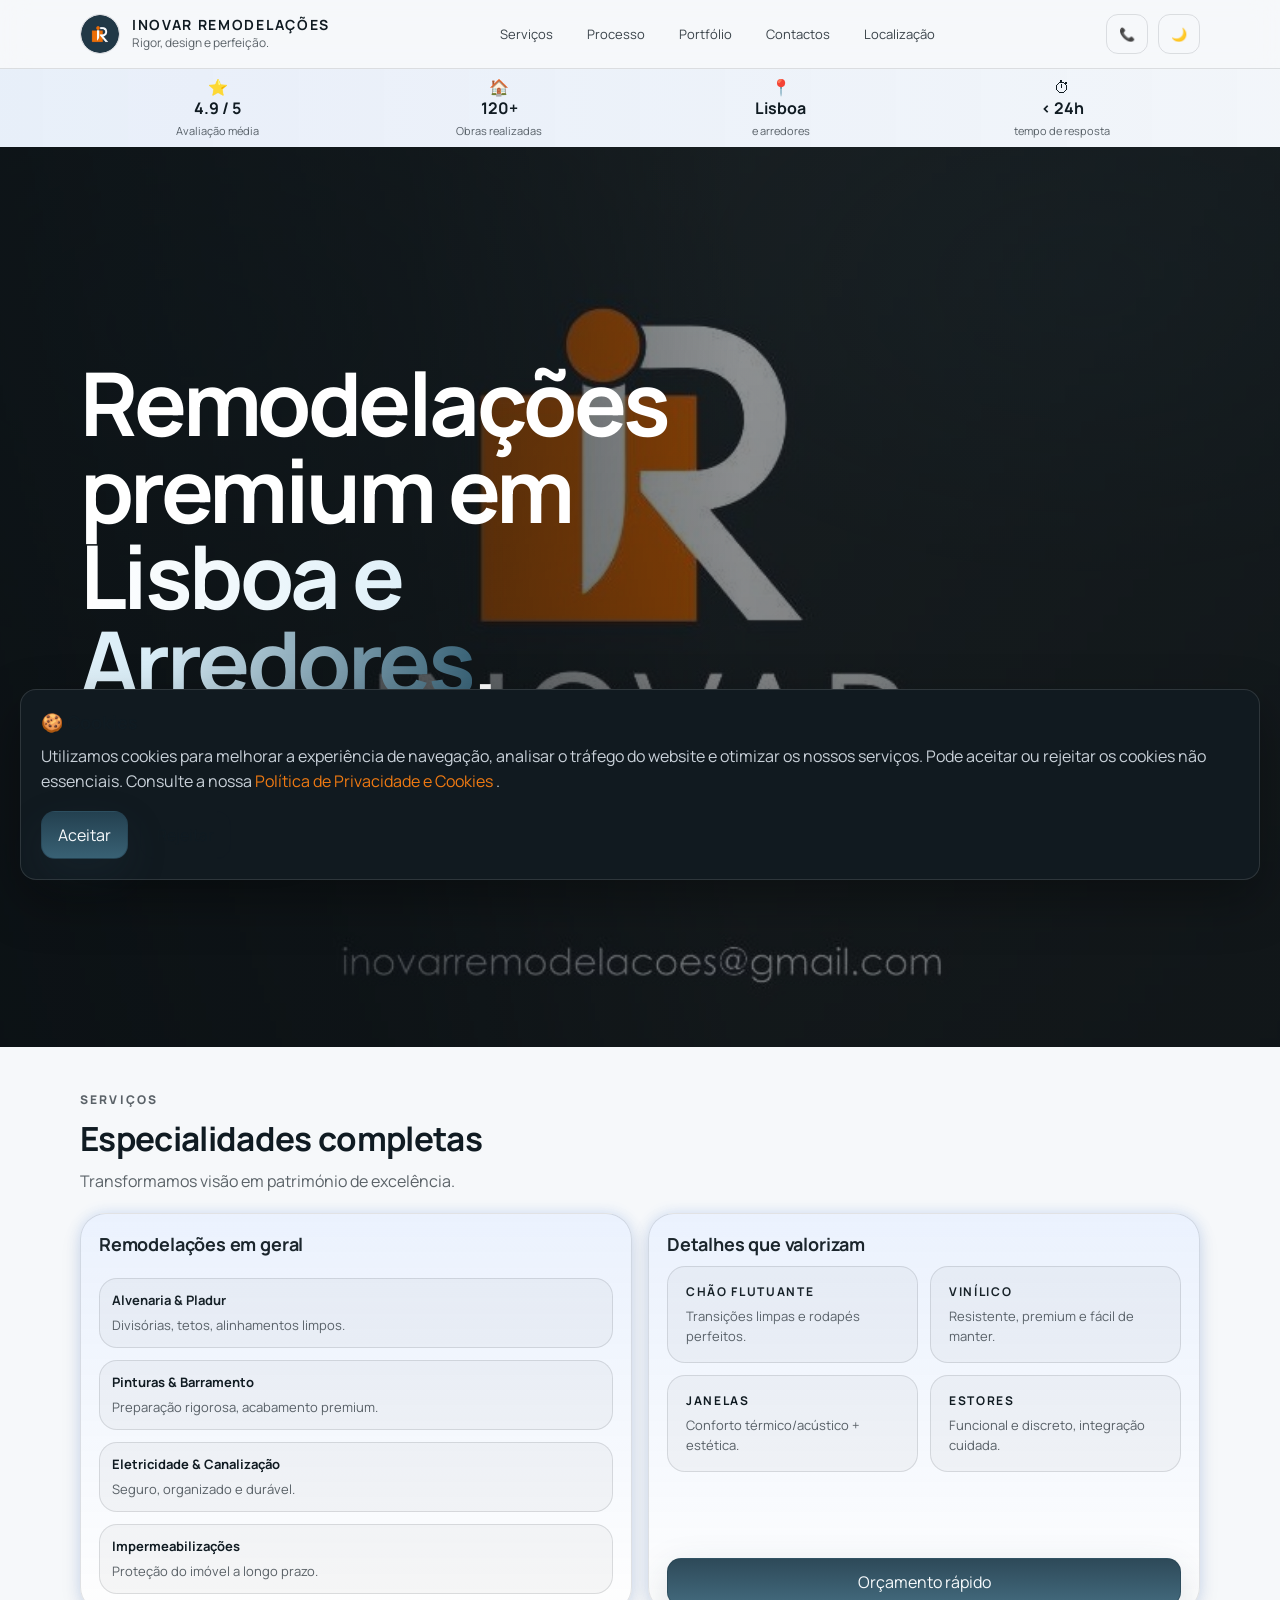
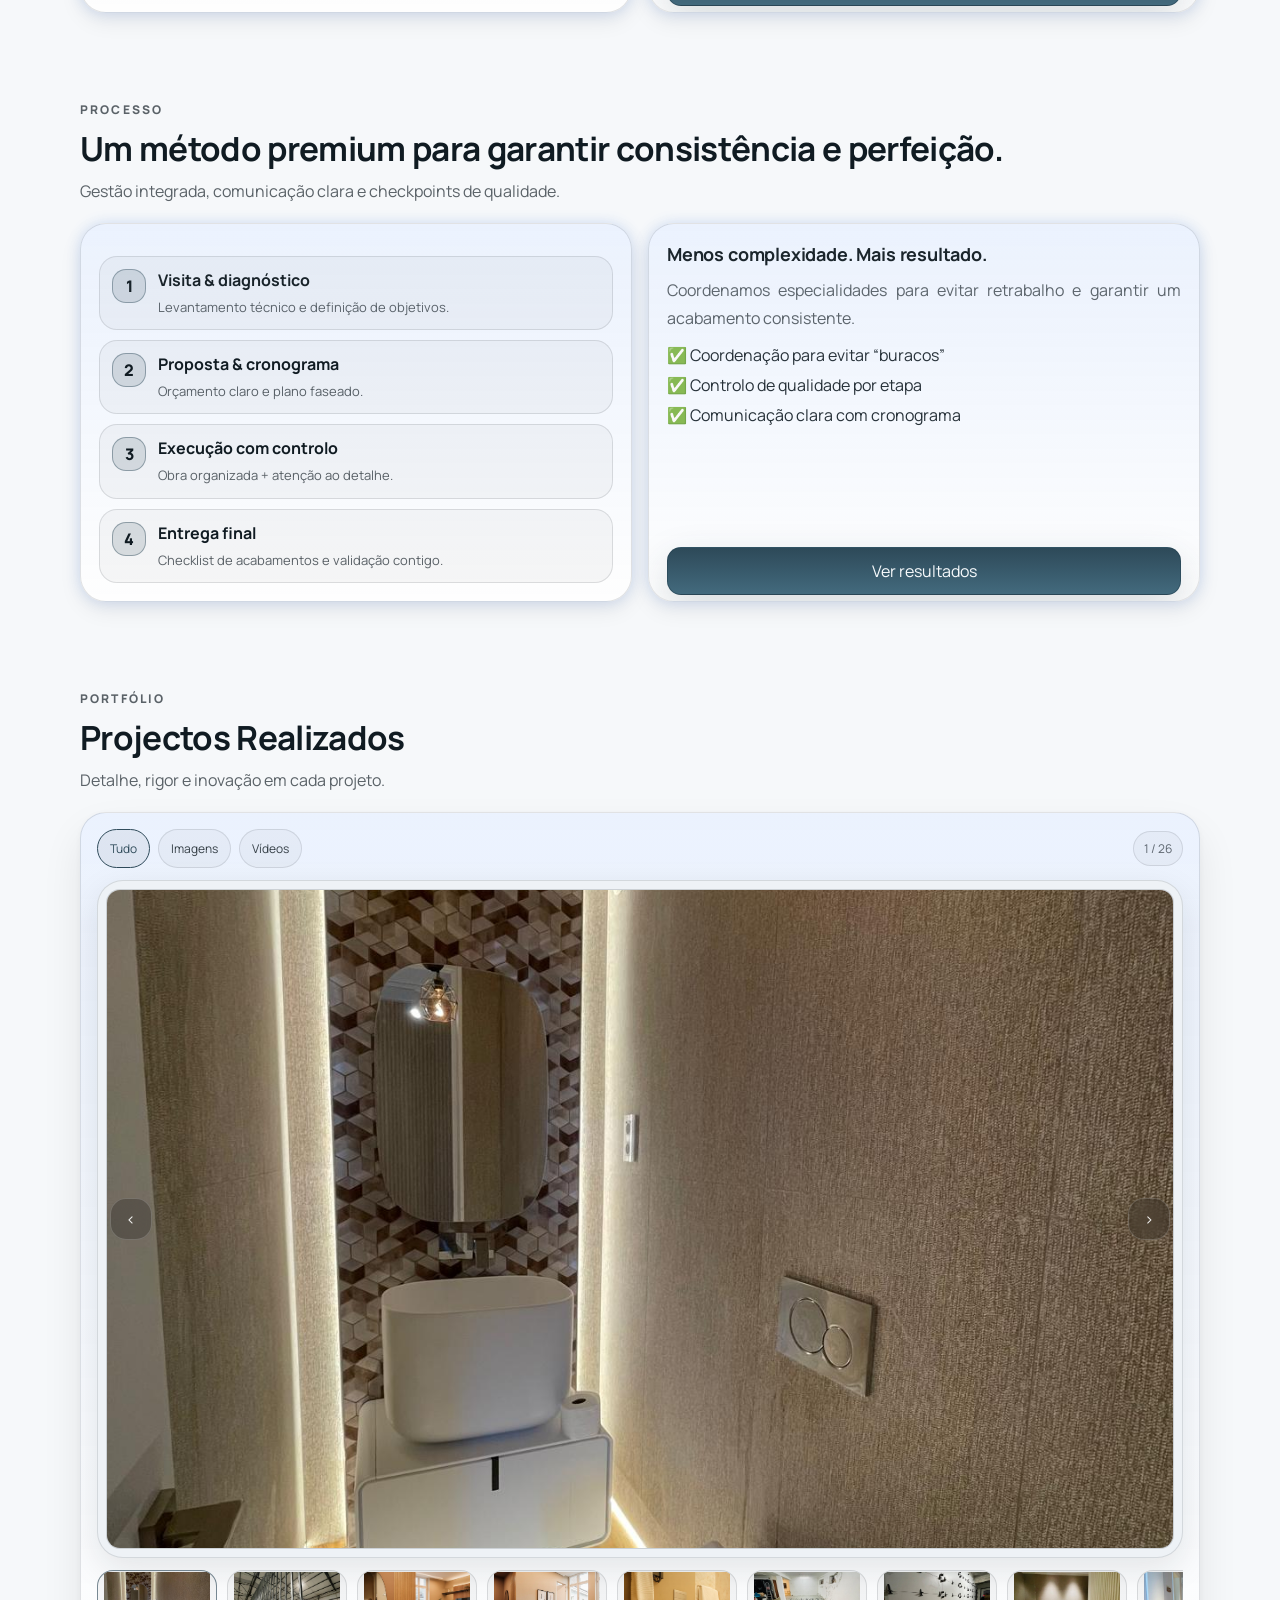
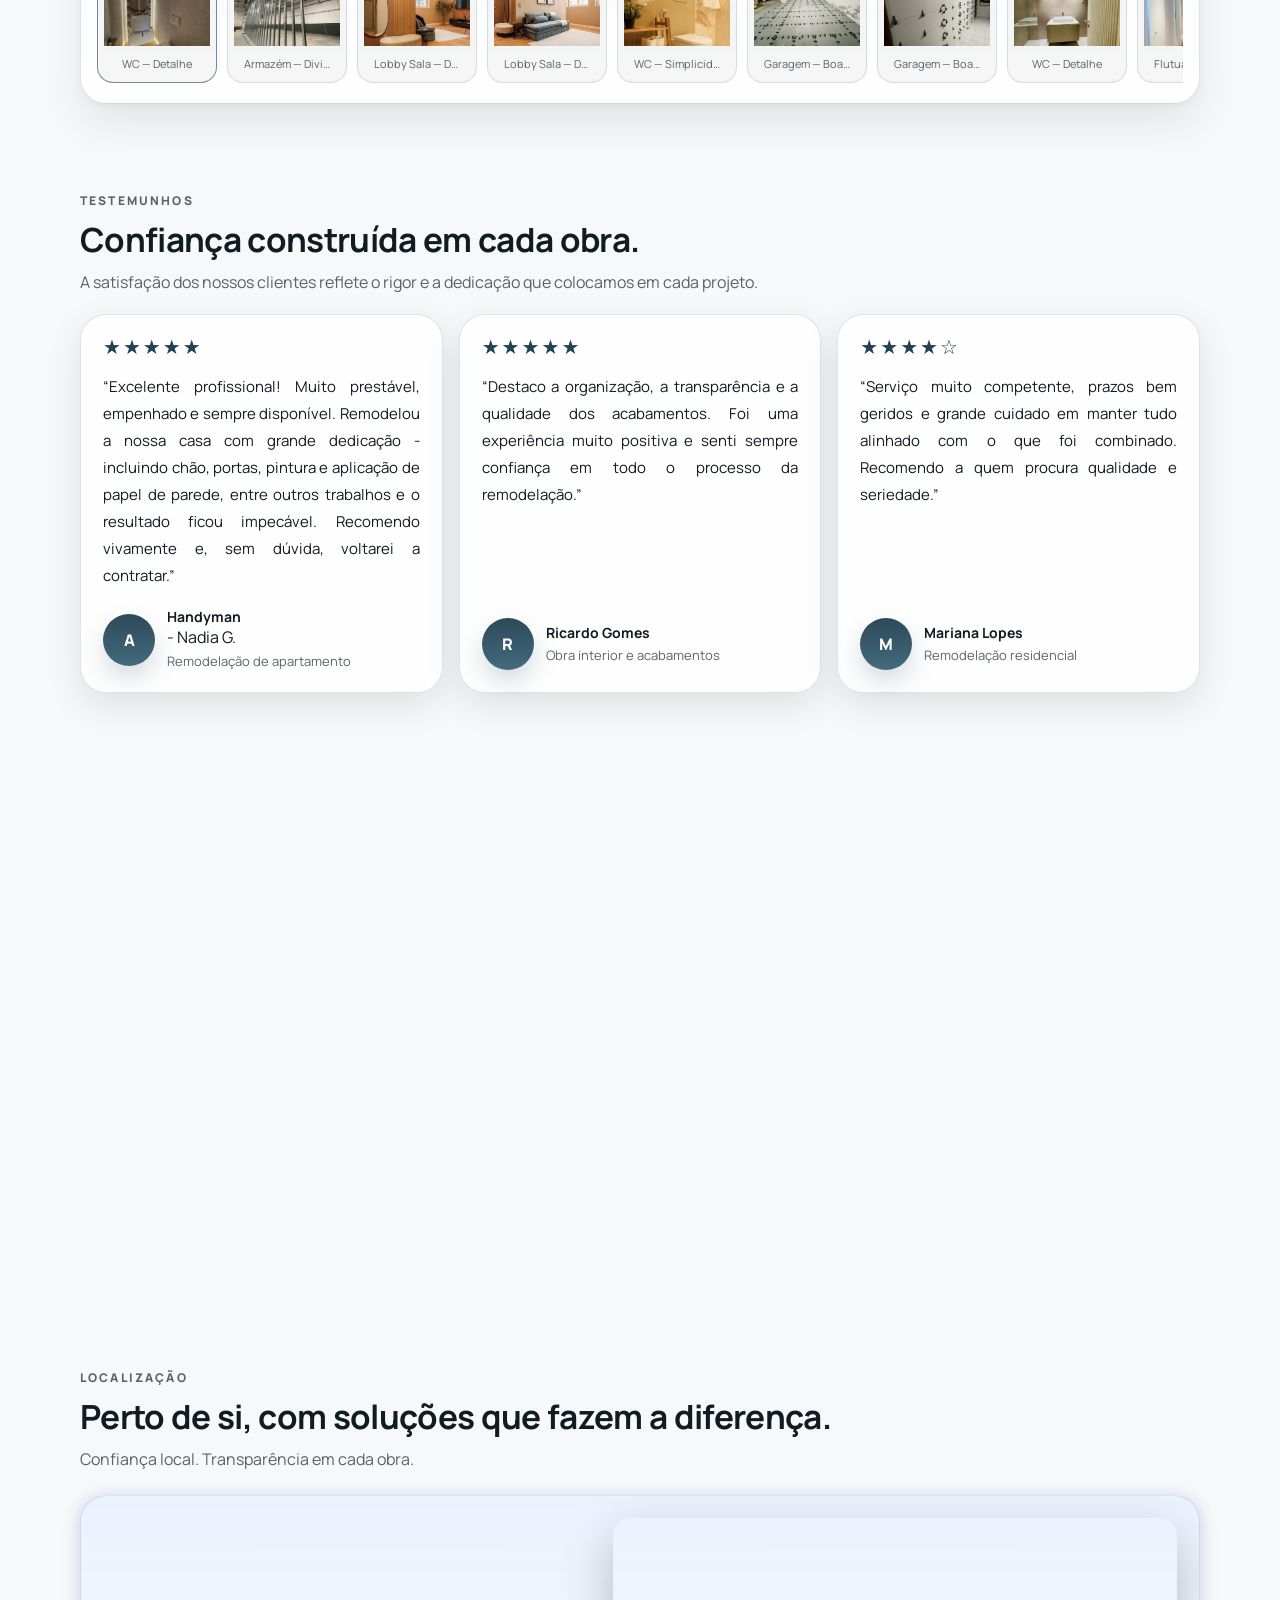
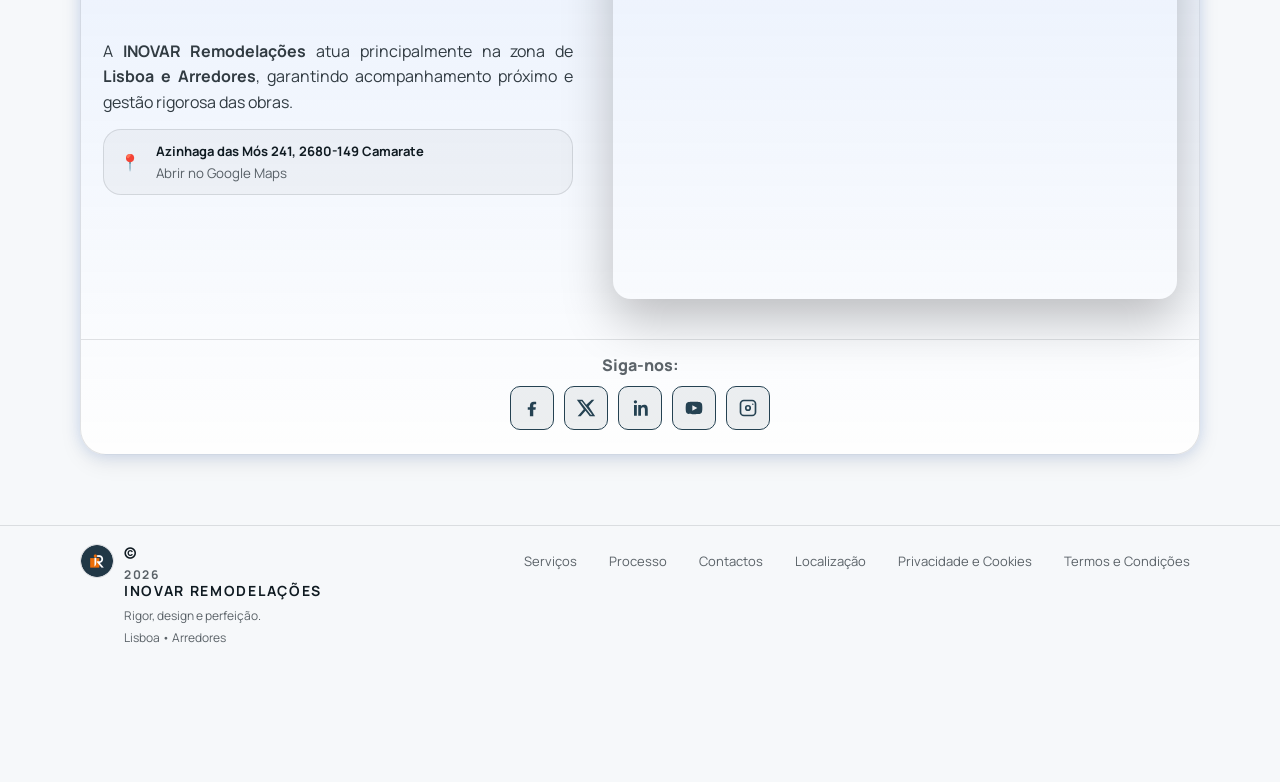
==== index.html @ 31f92977 "Update index.html termsconditiosn and privacy pages" ====
<!doctype html>
<html lang="pt" data-theme="dark">
<head>
  <meta charset="utf-8" />
  <meta name="viewport" content="width=device-width, initial-scale=1" />
  <meta name="theme-color" content="#0E171D" />

  <title>INOVAR Remodelações — Rigor, design e perfeição</title>
  <meta name="description" content="Empresa de remodelações em Lisboa e Arredores. Obras completas, pladur, eletricidade, canalização e acabamentos premium. Peça orçamento." />
  <meta name="robots" content="index,follow" />

  <link rel="canonical" href="https://iremodelacoes.com/" />

  <meta property="og:site_name" content="INOVAR Remodelações" />
  <meta property="og:type" content="website" />
  <meta property="og:title" content="INOVAR Remodelações — Rigor, design e perfeição" />
  <meta property="og:description" content="Remodelações premium em Lisboa e Arredores. Gestão e execução chave-na-mão com rigor, design e perfeição." />
  <meta property="og:url" content="https://iremodelacoes.com/" />
  <meta property="og:image" content="https://iremodelacoes.com/assets/og-image.png" />
  <meta property="og:image:width" content="1200" />
  <meta property="og:image:height" content="630" />

  <meta name="twitter:card" content="summary_large_image" />
  <meta name="twitter:title" content="INOVAR Remodelações — Rigor, design e perfeição" />
  <meta name="twitter:description" content="Remodelações premium em Lisboa e Arredores. Gestão e execução chave-na-mão com rigor, design e perfeição." />
  <meta name="twitter:image" content="https://iremodelacoes.com/assets/og-image.png" />

  <!-- Favicons (Project Pages-safe) -->
  <link rel="icon" href="assets/favicon.ico" sizes="any" />
  <link rel="icon" type="image/png" sizes="32x32" href="assets/favicon-32.png" />
  <link rel="icon" type="image/png" sizes="16x16" href="assets/favicon-16.png" />
  <link rel="apple-touch-icon" href="apple-touch-icon.png" />
  <link rel="manifest" href="site.webmanifest" />
  <link rel="mask-icon" href="mask-icon.svg" color="#F07A12" />
  <meta name="msapplication-TileColor" content="#0E171D" />
  <meta name="msapplication-config" content="browserconfig.xml" />

  <link rel="sitemap" type="application/xml" title="Sitemap" href="/sitemap.xml">

  <script type="application/ld+json">
{
  "@context": "https://schema.org",
  "@type": "HomeAndConstructionBusiness",
  "name": "INOVAR Remodelações",
  "image": "https://iremodelacoes.com/assets/og-image.png",
  "url": "https://iremodelacoes.com/",
  "telephone": "+351933417357",
  "email": "inovarremodelacoes1@gmail.com",
  "address": {
    "@type": "PostalAddress",
    "streetAddress": "Azinhaga das Mós 241",
    "addressLocality": "Camarate",
    "postalCode": "2680-149",
    "addressCountry": "PT"
  },
  "areaServed": [
    {
      "@type": "City",
      "name": "Lisboa"
    },
    {
      "@type": "City",
      "name": "Alverca"
    },
    {
      "@type": "City",
      "name": "Camarate"
    },
    {
      "@type": "City",
      "name": "Loures"
    }
  ],
  "sameAs": [
    "https://instagram.com/inovar.remodelacoes"
  ]
}
</script>

  <meta name="geo.region" content="PT-LIS">
  <meta name="geo.placename" content="Lisboa">
  <meta name="geo.position" content="38.8400253;-9.0819759">
  <meta name="ICBM" content="38.8400253, -9.0819759">

  <link rel="preconnect" href="https://fonts.gstatic.com" crossorigin />
  <link href="https://fonts.googleapis.com/css2?family=Manrope:wght@300;400;500;600;700;800&display=swap" rel="stylesheet" />

  <link rel="stylesheet" href="assets/styles.css" />
  <script src="assets/script.js" defer></script>

  <!-- CSS crítico (mínimo) para backdrop/menu -->
  <style>
    .menu-backdrop{
      position: fixed;
      inset: 0;
      background: rgba(0,0,0,.55);
      backdrop-filter: blur(6px);
      z-index: 45;
      opacity: 0;
      pointer-events: none;
      transition: opacity .18s ease;
    }
    .menu-backdrop.show{
      opacity: 1;
      pointer-events: auto;
    }

    #mobileMenu[hidden] { display: none !important; }

    .wa-ico img{
      width: 18px;
      height: 18px;
      display: block;
      object-fit: contain;
    }

    .hero-media video{
      width: 100%;
      height: 100%;
      display: block;
      object-fit: cover;
    }
  
/* COOKIE BANNER */
.cookie-banner{position:fixed;left:20px;right:20px;bottom:20px;z-index:9999;background:#111a20;border:1px solid rgba(255,255,255,.12);border-radius:16px;padding:20px;box-shadow:0 20px 50px rgba(0,0,0,.35);display:none}
.cookie-banner.show{display:block}
.cookie-banner h3{margin:0 0 10px;font-size:18px}
.cookie-banner p{margin:0;line-height:1.6;color:#c9d1d9}
.cookie-actions{display:flex;gap:12px;flex-wrap:wrap;margin-top:16px}
.cookie-link{color:#F07A12;text-decoration:none}
.cookie-link:hover{text-decoration:underline}

</style>
</head>

<body class="page-home">
  <!-- WhatsApp Floating -->
  <a class="wa-float"
    href="https://wa.me/351910082924?text=Olá%20INOVAR%20Remodelações.%20Quero%20um%20orçamento%20para%20uma%20remodelação%20(em%20Lisboa/Alverca)."
    target="_blank"
    rel="noreferrer"
    aria-label="WhatsApp">
    <img src="assets/whatsapp.png" alt="WhatsApp">
  </a>

  <!-- Backdrop -->
  <div class="menu-backdrop" id="menuBackdrop" hidden></div>

  <header class="site-header">
    <div class="container nav-row">
      <a class="brand" href="#top" aria-label="INOVAR Remodelações">
        <img src="assets/favicon.png" alt="Logo INOVAR Remodelações" />
        <span class="brand-txt">
          <strong>INOVAR Remodelações</strong>
          <span>Rigor, design e perfeição.</span>
        </span>
      </a>

      <nav class="nav-links" aria-label="Navegação principal">
        <a href="#servicos">Serviços</a>
        <a href="#processo">Processo</a>
        <a href="#galeria">Portfólio</a>
        <a href="#contactos">Contactos</a>
        <a href="#localizacao">Localização</a>
      </nav>

      <div class="nav-actions">
        <a class="btn btn-ghost btn-sm" href="tel:+351933417357" aria-label="Ligar">📞</a>

        <button class="btn btn-ghost btn-sm icon-btn" id="themeToggle" type="button" aria-label="Mudar tema" title="Mudar tema">
          <span id="themeIcon" aria-hidden="true">☀️</span>
        </button>

        <button class="burger" id="burger" type="button" aria-label="Abrir menu" aria-expanded="false" aria-controls="mobileMenu">
          <span></span>
        </button>
      </div>
    </div>

    <div class="mobile-menu-panel" id="mobileMenu" hidden aria-hidden="true">
      <div class="mobile-menu-inner">
        <div class="mobile-menu-top">
          <span class="mobile-menu-kicker">Menu</span>
          <button
            class="mobile-menu-close"
            id="mobileMenuClose"
            type="button"
            aria-label="Fechar menu">
            ✕
          </button>
        </div>

        <nav class="mobile-menu-nav" aria-label="Menu mobile">
          <a href="#servicos" class="mobile-menu-link">Serviços</a>
          <a href="#processo" class="mobile-menu-link">Processo</a>
          <a href="#galeria" class="mobile-menu-link">Portfólio</a>
          <a href="#contactos" class="mobile-menu-link">Contactos</a>
          <a href="#localizacao" class="mobile-menu-link">Localização</a>
        </nav>

        <div class="mobile-menu-cta">
          <a class="btn btn-primary" href="#contactos">Pedir orçamento →</a>
          <a class="btn btn-ghost mobile-menu-mail" href="mailto:inovarremodelacoes1@gmail.com">Enviar email</a>
        </div>
      </div>
    </div>
  </header>

  <main id="top">
    <section class="trust-bar reveal">
  <div class="container trust-grid">

    <div class="trust-item-big">
      <div class="trust-icon">⭐</div>
      <strong>4.9 / 5</strong>
      <span>Avaliação média</span>
    </div>

    <div class="trust-item-big">
      <div class="trust-icon">🏠</div>
      <strong>120+</strong>
      <span>Obras realizadas</span>
    </div>

    <div class="trust-item-big">
      <div class="trust-icon">📍</div>
      <strong>Lisboa</strong>
      <span>e arredores</span>
    </div>

    <div class="trust-item-big">
      <div class="trust-icon">⏱</div>
      <strong>&lt; 24h</strong>
      <span>tempo de resposta</span>
    </div>

  </div>
</section>
    <!-- HERO -->
<section class="hero hero-video reveal">
  <div class="hero-bg" aria-hidden="true">
    <video
      autoplay
      muted
      playsinline
      loop
      preload="metadata"
      poster="assets/inovarremodelacoevideostart.jpg"
    >
      <source src="assets/video_working_rotate_without_contacts.mp4" type="video/mp4" />
    </video>
  </div>

  <div class="hero-overlay"></div>

  <div class="container hero-grid">
    <div class="hero-copy">
      <h1>
        Remodelações premium em <span class="accent">Lisboa e Arredores</span>.
      </h1>

      <p class="lead">
        Detalhe, rigor e inovação em cada projeto.
      </p>

      <div class="hero-actions">
        <a class="btn btn-primary" href="#contactos">Quero um orçamento</a>
        <a class="btn btn-ghost hero-btn-light" href="#galeria">Ver portfólio</a>
      </div>
    </div>
  </div>
</section>

    <!-- SERVIÇOS -->
    <section id="servicos" class="section reveal">
      <div class="container section-head">
        <div>
          <div class="kicker">Serviços</div>
          <h2>Especialidades completas</h2>
          <p class="sub">Transformamos visão em património de excelência.</p>
        </div>
      </div>

      <div class="container grid-2">
        <div class="card">
          <h3>Remodelações em geral</h3>
          <ul class="list">
            <li><strong>Alvenaria & Pladur</strong><span>Divisórias, tetos, alinhamentos limpos.</span></li>
            <li><strong>Pinturas & Barramento</strong><span>Preparação rigorosa, acabamento premium.</span></li>
            <li><strong>Eletricidade & Canalização</strong><span>Seguro, organizado e durável.</span></li>
            <li><strong>Impermeabilizações</strong><span>Proteção do imóvel a longo prazo.</span></li>
          </ul>
        </div>

        <div class="card">
          <h3>Detalhes que valorizam</h3>
          <div class="mini-grid">
            <div class="mini"><strong>Chão flutuante</strong><span>Transições limpas e rodapés perfeitos.</span></div>
            <div class="mini"><strong>Vinílico</strong><span>Resistente, premium e fácil de manter.</span></div>
            <div class="mini"><strong>Janelas</strong><span>Conforto térmico/acústico + estética.</span></div>
            <div class="mini"><strong>Estores</strong><span>Funcional e discreto, integração cuidada.</span></div>
          </div>

          <div class="row-actions">
            <a class="btn btn-primary" href="#contactos">Orçamento rápido</a>
          </div>
        </div>
      </div>
    </section>

    <!-- PROCESSO -->
    <section id="processo" class="section reveal">
      <div class="container section-head">
        <div>
          <div class="kicker">Processo</div>
          <h2>Um método premium para garantir consistência e perfeição.</h2>
          <p class="sub">Gestão integrada, comunicação clara e checkpoints de qualidade.</p>
        </div>
      </div>

      <div class="container grid-2">
        <div class="card">
          <ol class="steps">
            <li><span class="step-n">1</span><div><strong>Visita & diagnóstico</strong><p>Levantamento técnico e definição de objetivos.</p></div></li>
            <li><span class="step-n">2</span><div><strong>Proposta & cronograma</strong><p>Orçamento claro e plano faseado.</p></div></li>
            <li><span class="step-n">3</span><div><strong>Execução com controlo</strong><p>Obra organizada + atenção ao detalhe.</p></div></li>
            <li><span class="step-n">4</span><div><strong>Entrega final</strong><p>Checklist de acabamentos e validação contigo.</p></div></li>
          </ol>
        </div>

        <div class="card callout">
          <h3>Menos complexidade. Mais resultado.</h3>
          <p class="sub">Coordenamos especialidades para evitar retrabalho e garantir um acabamento consistente.</p>
          <div class="bullets">
            <div>✅ Coordenação para evitar “buracos”</div>
            <div>✅ Controlo de qualidade por etapa</div>
            <div>✅ Comunicação clara com cronograma</div>
          </div>

          <div class="row-actions">
            <a class="btn btn-primary" href="#galeria">Ver resultados</a>
          </div>
        </div>
      </div>
    </section>

    <!-- GALERIA -->
    <section id="galeria" class="section reveal">
      <div class="container section-head">
        <div>
          <div class="kicker">Portfólio</div>
          <h2>Projectos Realizados</h2>
          <p class="sub">Detalhe, rigor e inovação em cada projeto.</p>
        </div>
      </div>

      <div class="container card gallery">
        <div class="gallery-top">
          <div class="tabs" role="tablist" aria-label="Tipos de media">
            <button class="tab active" data-type="all" type="button" role="tab" aria-selected="true">Tudo</button>
            <button class="tab" data-type="image" type="button" role="tab" aria-selected="false">Imagens</button>
            <button class="tab" data-type="video" type="button" role="tab" aria-selected="false">Vídeos</button>
          </div>

          <div class="gallery-tools">
            <span class="pill small" id="counter">0 / 0</span>
          </div>
        </div>

        <div class="carousel" id="carousel">
          <div class="stage" id="stage" aria-live="polite">
            <button class="nav-btn prev" id="prevBtn" type="button" aria-label="Anterior">‹</button>
            <button class="nav-btn next" id="nextBtn" type="button" aria-label="Seguinte">›</button>
          </div>
          <div class="thumbs" id="thumbs" aria-label="Miniaturas"></div>
        </div>
      </div>
    </section>



    <!-- TESTEMUNHOS -->
    <section id="testemunhos" class="section reveal">
      <div class="container section-head">
        <div>
          <div class="kicker">Testemunhos</div>
          <h2>Confiança construída em cada obra.</h2>
          <p class="sub">A satisfação dos nossos clientes reflete o rigor e a dedicação que colocamos em cada projeto.</p>
        </div>
      </div>

      <div class="container testimonials-grid">
        <article class="testimonial-card">
          <div class="testimonial-stars" aria-label="Avaliação 5 de 5">
            <span>★★★★★</span>
          </div>

          <p class="testimonial-text">
            “Excelente profissional! Muito prestável, empenhado e sempre disponível. Remodelou a nossa casa com grande dedicação - incluindo chão, portas, pintura e aplicação de papel de parede, entre outros trabalhos e o resultado ficou impecável. Recomendo vivamente e, sem dúvida, voltarei a contratar.”
          </p>

          <div class="testimonial-person">
            <div class="testimonial-avatar">A</div>
            <div>
              <strong>Handyman</strong> - Nadia G.
              <span>Remodelação de apartamento</span>
            </div>
          </div>
        </article>

        <article class="testimonial-card">
          <div class="testimonial-stars" aria-label="Avaliação 5 de 5">
            <span>★★★★★</span>
          </div>

          <p class="testimonial-text">
            “Destaco a organização, a transparência e a qualidade dos acabamentos. Foi uma experiência muito positiva e senti sempre confiança em todo o processo da remodelação.”
          </p>

          <div class="testimonial-person">
            <div class="testimonial-avatar">R</div>
            <div>
              <strong>Ricardo Gomes</strong>
              <span>Obra interior e acabamentos</span>
            </div>
          </div>
        </article>

        <article class="testimonial-card">
          <div class="testimonial-stars" aria-label="Avaliação 4.5 de 5">
            <span>★★★★☆</span>
          </div>

          <p class="testimonial-text">
            “Serviço muito competente, prazos bem geridos e grande cuidado em manter tudo alinhado com o que foi combinado. Recomendo a quem procura qualidade e seriedade.”
          </p>

          <div class="testimonial-person">
            <div class="testimonial-avatar">M</div>
            <div>
              <strong>Mariana Lopes</strong>
              <span>Remodelação residencial</span>
            </div>
          </div>
        </article>
      </div>
    </section>

    
    <!-- CONTACTOS -->
    <section id="contactos" class="section reveal">
      <div class="container section-head">
        <div>
          <div class="kicker">Contactos</div>
          <h2>Lisboa e Arredores — vamos elevar o teu imóvel.</h2>
          <p class="sub">Escolhe o canal mais rápido para ti.</p>
        </div>
      </div>

      <div class="container grid-2">
        <div class="card">

          <div class="contact-list">
            <a class="contact-item" href="tel:+351933417357"><span>📞</span><div><strong>933 417 357</strong><small>Ligar agora</small></div></a>
            <a class="contact-item" href="tel:+351210138331"><span>☎️</span><div><strong>210 138 331</strong><small>Telefone fixo</small></div></a>
            <a class="contact-item" href="mailto:inovarremodelacoes1@gmail.com"><span>✉️</span><div><strong>Email</strong><small>inovarremodelacoes1@gmail.com</small></div></a>
            <a class="contact-item" target="_blank" rel="noreferrer"
               href="https://wa.me/351910082924?text=Olá%20INOVAR%20Remodelações.%20Quero%20um%20orçamento%20para%20uma%20remodelação%20(em%20Lisboa/Alverca).">
              <span>💬</span><div><strong>WhatsApp</strong><small>Mensagem direta</small></div>
            </a>
          </div>
        </div>
  
        
        <form class="card form" id="quoteForm"
              action="https://formsubmit.co/inovarremodelacoes1@gmail.com"
              method="POST">
          <input type="hidden" name="_subject" value="Novo pedido de orçamento — INOVAR Remodelações" />
          <input type="hidden" name="_template" value="table" />
          <input type="hidden" name="_captcha" value="true" />
          <input type="hidden" name="_next" value="https://iremodelacoes.com/thanks.html" />
          <input type="hidden" name="Zona de atuação" value="Lisboa • Arredores" />
          <input type="hidden" name="Modelo" value="Gestão e execução (chave-na-mão)" />

          <div class="row">
            <div>
              <label for="name">Nome</label>
              <input id="name" name="Nome" placeholder="O teu nome" autocomplete="name" required />
            </div>
            <div>
              <label for="phone">Telefone</label>
              <input id="phone" name="Telefone" placeholder="Ex.: 9xx xxx xxx" autocomplete="tel" />
            </div>
          </div>

          <div class="row">
            <div>
              <label for="email">Email</label>
              <input id="email" name="Email" type="email" placeholder="o.teu@email.com" autocomplete="email" required />
            </div>
            <div>
              <label for="service">Tipo de serviço</label>
              <select id="service" name="Serviço">
                <option>Remodelações em geral</option>
                <option>Canalização</option>
                <option>Eletricidade</option>
                <option>Telhado / Impermeabilização</option>
                <option>Pladur</option>
                <option>Chão flutuante / Vinílico</option>
                <option>Barramento / Pinturas</option>
                <option>Alvenaria</option>
                <option>Estores</option>
                <option>Janelas (Alumínio/PVC)</option>
              </select>
            </div>
          </div>

          <div>
            <label for="message">Mensagem</label>
            <textarea id="message" name="Mensagem"
              placeholder="Descreve o espaço, objetivo, localização aproximada (Lisboa/Arredores) e prazo desejado..."
              required></textarea>
          </div>

          <button class="btn btn-primary" type="submit">Enviar pedido →</button>
          <div class="hint" id="formHint" role="status" aria-live="polite"></div>
        </form>


      </div>
    </section>
    <!-- Localização -->
    <section id="localizacao" class="section reveal">
      <div class="container section-head">
        <div>
          <div class="kicker">Localização</div>
          <h2>Perto de si, com soluções que fazem a diferença.</h2>
          <p class="sub">Confiança local. Transparência em cada obra.</p>
        </div>
      </div>

      <!-- Localização -->
      <div class="container" style="margin-top:22px;">
        <div class="card" style="padding:0; overflow:hidden;">
          <div class="location-section" style="padding:22px;">
            <div class="location-info">
              <p>
                A <strong>INOVAR Remodelações</strong> atua principalmente na zona de
                <strong>Lisboa e Arredores</strong>, garantindo acompanhamento próximo e
                gestão rigorosa das obras.
              </p>

              <div class="contact-list">
                <a class="contact-item" href="https://www.google.com/maps/place/Azinhaga+das+Mós+241,+2680-149+Camarate"><span>📍</span><div><strong>Azinhaga das Mós 241, 2680-149 Camarate</strong><small>Abrir no Google Maps</small></div></a>
              </div>

            </div>

            <div class="location-map" style="border-top:1px solid rgba(255,255,255,.10);">
              <iframe
                title="Localização INOVAR Remodelações"
                src="https://www.google.com/maps?q=Azinhaga+das+Mós+241,+2680-149+Camarate&z=16&output=embed"
                width="100%"
                height="380"
                style="border:0; display:block;"
                loading="lazy"
                allowfullscreen>
              </iframe>
            </div>
          </div>

          <div class="follow">
            <div class="follow-title">Siga-nos:</div>
            <div class="follow-icons" aria-label="Redes sociais">
              <a class="social" href="#" aria-label="Facebook" title="Facebook">
                <svg viewBox="0 0 24 24" aria-hidden="true"><path d="M13.5 22v-8h2.7l.4-3h-3.1V9.1c0-.9.3-1.6 1.6-1.6H17V4.8c-.4-.1-1.6-.2-2.9-.2-2.8 0-4.6 1.7-4.6 4.8V11H6.9v3h2.6v8h4z"/></svg>
              </a>
              <a class="social" href="#" aria-label="X" title="X">
                <svg viewBox="0 0 24 24" aria-hidden="true"><path d="M18.9 2H22l-6.8 7.8L23 22h-6.5l-5.1-6.6L5.6 22H2l7.3-8.4L1 2h6.7l4.6 6L18.9 2zm-1.1 18h1.7L6.9 4H5.1l12.7 16z"/></svg>
              </a>
              <a class="social" href="#" aria-label="LinkedIn" title="LinkedIn">
                <svg viewBox="0 0 24 24" aria-hidden="true"><path d="M6.5 6.6a2 2 0 1 1 0-4 2 2 0 0 1 0 4zM4.8 21.4V8.3h3.4v13.1H4.8zM9.9 8.3h3.2v1.8h.1c.4-.8 1.6-2 3.6-2 3.8 0 4.5 2.5 4.5 5.7v7.6h-3.4v-6.8c0-1.6 0-3.6-2.2-3.6s-2.5 1.7-2.5 3.5v6.9H9.9V8.3z"/></svg>
              </a>
              <a class="social" href="#" aria-label="YouTube" title="YouTube">
                <svg viewBox="0 0 24 24" aria-hidden="true"><path d="M21.6 7.2a3 3 0 0 0-2.1-2.1C17.7 4.6 12 4.6 12 4.6s-5.7 0-7.5.5A3 3 0 0 0 2.4 7.2 31.7 31.7 0 0 0 2 12c0 1.6.1 3.2.4 4.8a3 3 0 0 0 2.1 2.1c1.8.5 7.5.5 7.5.5s5.7 0 7.5-.5a3 3 0 0 0 2.1-2.1c.3-1.6.4-3.2.4-4.8s-.1-3.2-.4-4.8zM10 15.3V8.7L16 12l-6 3.3z"/></svg>
              </a>
              <a class="social" href="https://instagram.com/inovar.remodelacoes" target="_blank" rel="noreferrer" aria-label="Instagram" title="Instagram">
                <svg viewBox="0 0 24 24" aria-hidden="true"><path d="M7 2h10a5 5 0 0 1 5 5v10a5 5 0 0 1-5 5H7a5 5 0 0 1-5-5V7a5 5 0 0 1 5-5zm10 2H7a3 3 0 0 0-3 3v10a3 3 0 0 0 3 3h10a3 3 0 0 0 3-3V7a3 3 0 0 0-3-3zm-5 4.3A3.7 3.7 0 1 1 8.3 12 3.7 3.7 0 0 1 12 8.3zm0 2A1.7 1.7 0 1 0 13.7 12 1.7 1.7 0 0 0 12 10.3zM17.8 6.6a.9.9 0 1 1-.9.9.9.9 0 0 1 .9-.9z"/></svg>
              </a>
            </div>
          </div>
        </div>
      </div>
    </section>

    <footer class="footer">
      <div class="container footer-row">
        <div class="footer-left">

          <div class="footer-brand">

            <img src="assets/favicon.png" alt="Logo INOVAR Remodelações" />

            <div class="footer-text">
              <strong>© <span id="year"></span> INOVAR Remodelações</strong>

              <div class="footer-sub">
                <span class="muted">Rigor, design e perfeição.</span>
                <span>Lisboa • Arredores</span>
              </div>
            </div>

          </div>

        </div>

        <div class="footer-links">
          <a href="#servicos">Serviços</a>
          <a href="#processo">Processo</a>
          <a href="#contactos">Contactos</a>
          <a href="#localizacao">Localização</a>
          <a href="/politica-privacidade.html">Privacidade e Cookies</a>
          <a href="/termos-condicoes.html">Termos e Condições</a>
        </div>

      </div>
    </footer>

    <div class="topbtn" id="topbtn">
      <button class="btn btn-ghost btn-sm" type="button" id="backToTop">↑ Topo</button>
    </div>
  </main>

<!-- Cookie Banner -->
<div class="cookie-banner" id="cookieBanner">
  <h3>🍪 Cookies</h3>
  <p>
    Utilizamos cookies para melhorar a experiência de navegação,
    analisar o tráfego do website e otimizar os nossos serviços.
    Pode aceitar ou rejeitar os cookies não essenciais.
    Consulte a nossa
    <a href="/politica-privacidade.html" class="cookie-link">
      Política de Privacidade e Cookies
    </a>.
  </p>
  <div class="cookie-actions">
    <button class="btn btn-primary" id="acceptCookies">Aceitar</button>
    <button class="btn btn-ghost" id="rejectCookies">Rejeitar</button>
  </div>
</div>

<script>
const COOKIE_KEY="cookie_consent";
function loadGTM(){
 if(window.gtmLoaded)return;
 window.gtmLoaded=true;
 const s=document.createElement("script");
 s.innerHTML=`(function(w,d,s,l,i){w[l]=w[l]||[];w[l].push({'gtm.start':new Date().getTime(),event:'gtm.js'});var f=d.getElementsByTagName(s)[0],j=d.createElement(s),dl=l!='dataLayer'?'&l='+l:'';j.async=true;j.src='https://www.googletagmanager.com/gtm.js?id=GTM-WWR7KJVG'+dl;f.parentNode.insertBefore(j,f);})(window,document,'script','dataLayer','GTM-WWR7KJVG');`;
 document.head.appendChild(s);
}
document.addEventListener("DOMContentLoaded",()=>{
 const banner=document.getElementById("cookieBanner");
 const consent=localStorage.getItem(COOKIE_KEY);
 if(consent==="accepted"){loadGTM();return;}
 if(consent==="rejected"){return;}
 banner.classList.add("show");
 document.getElementById("acceptCookies").onclick=()=>{
   localStorage.setItem(COOKIE_KEY,"accepted");
   banner.remove();
   loadGTM();
 };
 document.getElementById("rejectCookies").onclick=()=>{
   localStorage.setItem(COOKIE_KEY,"rejected");
   banner.remove();
 };
});
</script>

</body>
</html>
---- assets/styles.css ----
/* ===========================
   INOVAR — Styles (Refactored)
   Keeps final cascade priorities intact
   =========================== */

:root{
  --accent: #F07A12;
  --accent-2: #FF9A3C;

  --primary-border: rgba(240,122,18,.65);
  --primary-bg-1: rgba(240,122,18,.96);
  --primary-bg-2: rgba(220,95,10,.96);
  --primary-shadow: rgba(240,122,18,.22);
  --primary-shadow-hover: rgba(240,122,18,.26);
  --primary-border-hover: rgba(255,154,60,.78);

  --bg: #0E171D;
  --bg2: #0A1216;
  --surface: rgba(255,255,255,.06);
  --surface2: rgba(255,255,255,.04);
  --card: rgba(18,31,39,.62);
  --ink: #ECF3F7;
  --muted: rgba(236,243,247,.72);
  --line: rgba(255,255,255,.10);

  --shadow: 0 18px 60px rgba(0,0,0,.40);
  --shadow-soft: 0 12px 34px rgba(0,0,0,.26);

  --radius: 18px;
  --radius-xl: 26px;
  --container: 1120px;

  --focus: 0 0 0 4px rgba(240,122,18,.22);

  /* Final visual tokens used later in the original file */
  --card-glow: rgba(59,130,246,0.18);
  --accent-gradient: rgba(59,130,246,0.10);
  --trust-gradient: linear-gradient(
    90deg,
    rgba(59,130,246,0.08),
    rgba(59,130,246,0.02)
  );
}

html{
  height: 100%;
  scroll-behavior: smooth;
}

html[data-theme="light"]{
  --accent: #254252;
  --accent-2: #3B6478;

  --primary-border: rgba(37,66,82,.58);
  --primary-bg-1: rgba(37,66,82,.96);
  --primary-bg-2: rgba(59,100,120,.96);
  --primary-shadow: rgba(37,66,82,.18);
  --primary-shadow-hover: rgba(37,66,82,.22);
  --primary-border-hover: rgba(59,100,120,.72);

  --bg: #F6F8FA;
  --bg2: #EEF2F6;
  --surface: rgba(0,0,0,.04);
  --surface2: rgba(0,0,0,.03);
  --card: rgba(255,255,255,.82);
  --ink: #101B22;
  --muted: rgba(16,27,34,.68);
  --line: rgba(16,27,34,.12);

  --shadow: 0 18px 60px rgba(16,27,34,.12);
  --shadow-soft: 0 12px 34px rgba(16,27,34,.10);
}

[data-theme="dark"],
html:not([data-theme="light"]){
  --card-glow: rgba(240,122,18,0.25);
  --accent-gradient: rgba(240,122,18,0.10);
  --trust-gradient: linear-gradient(
    90deg,
    rgba(240,122,18,0.18),
    rgba(240,122,18,0.04)
  );
}

/* ===========================
   Base reset
   =========================== */

*{
  box-sizing: border-box;
}

body{
  min-height: 100%;
  margin: 0;
  font-family: Manrope, system-ui, -apple-system, Segoe UI, Roboto, Helvetica, Arial, sans-serif;
  color: var(--ink);
  background: var(--bg);
  overflow-x: hidden;
}

img{
  display: block;
  max-width: 100%;
}

a{
  color: inherit;
  text-decoration: none;
}

button,
input,
textarea,
select{
  font: inherit;
}

code{
  font-family: ui-monospace, SFMono-Regular, Menlo, Monaco, Consolas, "Liberation Mono", "Courier New", monospace;
}

main{
  padding-bottom: 110px;
}

.container{
  width: min(var(--container), calc(100% - 40px));
  margin: 0 auto;
}

.kicker{
  font-size: 12px;
  font-weight: 800;
  letter-spacing: .18em;
  text-transform: uppercase;
  color: var(--muted);
}

.accent{
  background: linear-gradient(90deg, var(--accent), var(--accent-2));
  -webkit-background-clip: text;
  background-clip: text;
  color: transparent;
}

/* ===========================
   Buttons
   =========================== */

.btn{
  display: inline-flex;
  align-items: center;
  justify-content: center;
  gap: 10px;
  padding: 12px 16px;
  border: 1px solid var(--line);
  border-radius: 14px;
  background: var(--surface2);
  color: var(--ink);
  cursor: pointer;
  white-space: nowrap;
  user-select: none;
  -webkit-user-select: none;
  transition:
    transform .15s ease,
    background .2s ease,
    border-color .2s ease,
    box-shadow .2s ease;
}

.btn:hover{
  transform: translateY(-1px);
  background: var(--surface);
  border-color: color-mix(in srgb, var(--line), var(--ink) 10%);
}

.btn:active{
  transform: translateY(0);
}

.btn:focus-visible{
  outline: none;
  box-shadow: var(--focus);
}

.btn-sm{
  padding: 10px 12px;
  border-radius: 12px;
  font-size: 13px;
}

.btn-ghost{
  background: transparent;
}

.btn-primary{
  border-color: var(--primary-border);
  background: linear-gradient(180deg, var(--primary-bg-1), var(--primary-bg-2));
  color: #F7FAFC;
  box-shadow: 0 16px 40px var(--primary-shadow);
}

.btn-primary:hover{
  border-color: var(--primary-border-hover);
  background: linear-gradient(180deg, var(--primary-bg-2), var(--primary-bg-1));
  box-shadow: 0 18px 52px var(--primary-shadow-hover);
}

.icon-btn{
  width: 42px;
  padding: 10px;
}

#backToTop{
  background: color-mix(in srgb, var(--bg), var(--surface) 60%);
  border: 1px solid var(--line);
}

/* ===========================
   Pills / Cards
   =========================== */

.pill{
  display: inline-flex;
  align-items: center;
  gap: 10px;
  padding: 10px 14px;
  border: 1px solid var(--line);
  border-radius: 999px;
  background: color-mix(in srgb, var(--surface2), transparent 0%);
  color: var(--muted);
}

.pill.small{
  padding: 8px 10px;
  font-size: 12px;
}

.dot{
  width: 10px;
  height: 10px;
  border-radius: 999px;
  background: var(--accent);
  box-shadow: 0 0 0 6px color-mix(in srgb, var(--accent), transparent 80%);
}

.dot.ok{
  background: #53E6B5;
  box-shadow: 0 0 0 6px rgba(83,230,181,.14);
}

.card{
  position: relative;
  display: flex;
  flex-direction: column;
  padding: 18px;
  overflow: hidden;
  border: 1px solid var(--line);
  border-radius: var(--radius-xl);
  background:
    linear-gradient(180deg, var(--accent-gradient), transparent),
    var(--card);
  box-shadow:
    0 8px 22px rgba(0,0,0,0.08),
    0 0 14px var(--card-glow);
}

.card::before{
  content: "";
  position: absolute;
  inset: 0;
  pointer-events: none;
  border-radius: inherit;
  background: linear-gradient(
    180deg,
    rgba(255,255,255,.06),
    transparent 40%
  );
}

.card::after{
  content: "";
  position: absolute;
  inset: -40%;
  pointer-events: none;
  background: radial-gradient(
    circle at 20% 100%,
    transparent 60%
  );
}

/* ===========================
   Sections
   =========================== */

.section{
  position: relative;
  isolation: isolate;
  padding: 44px 0;
  overflow: hidden;
}

.section.alt::before{
  content: "";
  position: absolute;
  inset: 0;
  z-index: 0;
  pointer-events: none;
  background:
    radial-gradient(700px 380px at 15% 10%, color-mix(in srgb, var(--accent), transparent 84%), transparent 60%),
    radial-gradient(650px 360px at 90% 40%, color-mix(in srgb, var(--accent-2), transparent 90%), transparent 60%);
}

.section > *{
  position: relative;
  z-index: 1;
}

.section-head{
  display: flex;
  align-items: flex-end;
  justify-content: space-between;
  gap: 18px;
  margin-bottom: 18px;
}

.section-head h2{
  margin: 8px 0 6px;
  font-size: clamp(22px, 2.6vw, 34px);
  letter-spacing: -0.02em;
}

.sub{
  margin: 0;
  color: var(--muted);
  line-height: 1.75;
}

/* ===========================
   Header / Navigation
   =========================== */

.site-header{
  position: sticky;
  top: 0;
  z-index: 50;
  border-bottom: 1px solid var(--line);
  background: color-mix(in srgb, var(--bg), transparent 35%);
  backdrop-filter: blur(14px);
}

.nav-row{
  display: flex;
  align-items: center;
  justify-content: space-between;
  gap: 14px;
  min-height: 68px;
  padding: 8px 0;
}

.brand{
  display: flex;
  align-items: center;
  gap: 12px;
  min-width: 180px;
  min-height: 42px;
}

.brand img{
  width: 40px;
  height: 40px;
  border: 1px solid var(--line);
  border-radius: 50%;
  object-fit: cover;
}

.brand-txt{
  display: flex;
  flex-direction: column;
  justify-content: center;
  line-height: 1.05;
}

.brand-txt strong{
  font-size: 14px;
  letter-spacing: .12em;
  text-transform: uppercase;
}

.brand-txt span{
  margin-top: 4px;
  font-size: 12px;
  color: var(--muted);
}

.nav-links{
  display: flex;
  align-items: center;
  gap: 10px;
}

.nav-links a{
  padding: 10px 12px;
  border-radius: 12px;
  font-size: 13px;
  color: color-mix(in srgb, var(--ink), transparent 18%);
  user-select: none;
  -webkit-user-select: none;
  transition: background .2s ease, color .2s ease;
}

.nav-links a:hover{
  background: var(--surface2);
  color: var(--ink);
}

.nav-actions{
  display: flex;
  align-items: center;
  gap: 10px;
  min-height: 42px;
}
.burger{
  display: none;
  width: 46px;
  height: 46px;
  border-radius: 16px;
  border: 1px solid var(--line);
  background: var(--surface2);
  cursor: pointer;
  align-items: center;
  justify-content: center;
  user-select: none;
  -webkit-user-select: none;
  transition: transform .18s ease, background .2s ease, border-color .2s ease;
}

.burger:hover{
  transform: translateY(-1px);
  background: var(--surface);
  border-color: color-mix(in srgb, var(--line), var(--accent) 20%);
}

.burger span{
  width: 20px;
  height: 2px;
  background: color-mix(in srgb, var(--ink), transparent 8%);
  position: relative;
  border-radius: 999px;
}

.burger span::before,
.burger span::after{
  content: "";
  position: absolute;
  left: 0;
  width: 20px;
  height: 2px;
  border-radius: 999px;
  background: color-mix(in srgb, var(--ink), transparent 8%);
}

.burger span::before{ top: -6px; }
.burger span::after{ top: 6px; }

/* ===========================
   Mobile Menu Fullscreen
   =========================== */

.mobile-wrap{
  padding-bottom: 0;
}

/* Backdrop */
.menu-backdrop{
  position: fixed;
  inset: 0;
  z-index: 84;
  background: rgba(0,0,0,.42);
  backdrop-filter: blur(8px);
  opacity: 0;
  pointer-events: none;
  transition: opacity .28s ease;
}

.menu-backdrop.show{
  opacity: 1;
  pointer-events: auto;
}

/* Panel */
.mobile-menu-panel{
  position: fixed;
  inset: 0;
  z-index: 85;
  display: flex;
  justify-content: center;
  align-items: stretch;
  opacity: 0;
  visibility: hidden;
  pointer-events: none;
  transform: translateX(100%);
  transition:
    transform .38s cubic-bezier(.22,1,.36,1),
    opacity .28s ease,
    visibility .28s ease;
}

/* Open state */
.mobile-menu-panel.is-open{
  opacity: 1;
  visibility: visible;
  pointer-events: auto;
  transform: translateX(0);
}

/* Inner shell */
.mobile-menu-inner{
  width: 100%;
  min-height: 100dvh;
  padding: 22px 22px 28px;
  display: flex;
  flex-direction: column;
  justify-content: space-between;
  gap: 28px;
  background:
    linear-gradient(180deg, rgba(255,255,255,.03), rgba(255,255,255,.00)),
    color-mix(in srgb, var(--bg), black 8%);
}

/* Theme tuning */
html[data-theme="light"] .mobile-menu-inner{
  background:
    linear-gradient(180deg, rgba(255,255,255,.75), rgba(255,255,255,.58)),
    color-mix(in srgb, var(--bg), white 8%);
}

html[data-theme="dark"] .mobile-menu-inner,
html:not([data-theme="light"]) .mobile-menu-inner{
  background:
    linear-gradient(180deg, rgba(255,255,255,.02), rgba(255,255,255,.00)),
    color-mix(in srgb, var(--bg), black 10%);
}

/* Top row */
.mobile-menu-top{
  display: flex;
  align-items: center;
  justify-content: space-between;
  gap: 16px;
  padding-top: 4px;
}

.mobile-menu-kicker{
  font-size: 12px;
  font-weight: 800;
  letter-spacing: .22em;
  text-transform: uppercase;
  color: var(--muted);
}

.mobile-menu-close{
  border:none;
  background:none;

  font-size:28px;
  font-weight:600;

  color:var(--ink);

  cursor:pointer;

  padding:6px;
}

.mobile-menu-close:hover{
  color:var(--accent);
}

.mobile-menu-close:focus-visible{
  outline: none;
  box-shadow: var(--focus);
}

/* Nav */
.mobile-menu-nav{
  display: flex;
  flex-direction: column;
  justify-content: center;
  gap: 10px;
  flex: 1;
}

.mobile-menu-link{
  display:block;
  padding:10px 0;

  border:none;
  background:none;

  color:var(--ink);

  font-size: clamp(28px, 7vw, 42px);
  font-weight:800;
  letter-spacing:-0.02em;

  text-decoration:none;

  transform: translateX(22px);
  opacity:0;

  transition:
    transform .42s cubic-bezier(.22,1,.36,1),
    opacity .32s ease,
    color .2s ease;
}

.mobile-menu-link:hover{
  color: var(--accent);
}

.mobile-menu-link:hover::after{
  transform: translateY(-50%) translateX(4px);
  opacity: .9;
}

.mobile-menu-panel.is-open .mobile-menu-link{
  transform: translateX(0);
  opacity: 1;
}

/* Stagger animation */
.mobile-menu-panel.is-open .mobile-menu-link:nth-child(1){ transition-delay: .06s; }
.mobile-menu-panel.is-open .mobile-menu-link:nth-child(2){ transition-delay: .10s; }
.mobile-menu-panel.is-open .mobile-menu-link:nth-child(3){ transition-delay: .14s; }
.mobile-menu-panel.is-open .mobile-menu-link:nth-child(4){ transition-delay: .18s; }
.mobile-menu-panel.is-open .mobile-menu-link:nth-child(5){ transition-delay: .22s; }

/* CTA area */
.mobile-menu-cta{
  display: grid;
  gap: 12px;
}

.mobile-menu-cta .btn{
  width: 100%;
  min-height: 54px;
  justify-content: center;
  font-size: 16px;
}

.mobile-menu-mail{
  border-color: var(--line);
  background: color-mix(in srgb, var(--surface2), transparent 0%);
}

/* Body lock */
body.menu-open{
  overflow: hidden;
  touch-action: none;
}

/* Hide fullscreen menu on desktop */
@media (min-width: 981px){
  .mobile-menu-panel{
    display: none !important;
  }
}

#servicos,
#processo,
#galeria,
#contactos,
#localizacao{
  scroll-margin-top: 96px;
}

@media (max-width: 980px){
  #servicos,
  #processo,
  #galeria,
  #contactos,
  #localizacao{
    scroll-margin-top: 88px;
  }
}
/* ===========================
   Hero
   =========================== */

.hero.hero-video{
  position: relative;
  min-height: 100svh;
  min-height: 100dvh;
  padding: 0;
  display: flex;
  align-items: stretch;
  overflow: hidden;
  isolation: isolate;
}

/* Background video */

.hero-bg{
  position: absolute;
  inset: 0;
  z-index: 0;
}

.hero-bg video{
  width: 100%;
  height: 100%;
  display: block;
  object-fit: cover;
  object-position: center;
}

/* Overlay for readability */

.hero.hero-video .hero-overlay{
  position: absolute;
  inset: 0;
  z-index: 1;

  background:
    linear-gradient(
      90deg,
      rgba(8,14,18,.72) 0%,
      rgba(8,14,18,.56) 32%,
      rgba(8,14,18,.28) 58%,
      rgba(8,14,18,.40) 100%
    ),
    linear-gradient(
      180deg,
      rgba(0,0,0,.18) 0%,
      rgba(0,0,0,.38) 100%
    );
}

/* Optional subtle brand glow */

.hero.hero-video::before{
  content:"";
  position:absolute;
  inset:0;
  z-index:1;
  pointer-events:none;

  background:
    radial-gradient(900px 520px at 15% 20%, color-mix(in srgb, var(--accent), transparent 84%), transparent 62%),
    radial-gradient(760px 460px at 85% 15%, color-mix(in srgb, var(--accent-2), transparent 90%), transparent 64%);
}

/* Content layer */

.hero.hero-video .container,
.hero.hero-video .hero-grid,
.hero.hero-video .hero-copy{
  position: relative;
  z-index: 2;
}

/* Layout */

.hero-grid{
  display: grid;
  grid-template-columns: minmax(320px, 680px);
  align-items: center;
  min-height: 100svh;
  min-height: 100dvh;
  padding: 80px 0;
}

.hero-copy{
  max-width: 680px;
}

/* Title */

.hero-copy h1{
  margin: 0 0 16px;
  font-size: clamp(42px, 7vw, 88px);
  line-height: .98;
  letter-spacing: -0.04em;
  color: #fff;
}

.hero-copy .accent{
  background: linear-gradient(
    90deg,
    #ffffff,
    #d9edf7 55%,
    var(--accent-2)
  );
  -webkit-background-clip: text;
  background-clip: text;
  color: transparent;
}

/* Subtitle */

.lead{
  max-width: 58ch;
  margin: 0;
  font-size: clamp(16px, 2vw, 22px);
  line-height: 1.7;
  color: rgba(255,255,255,.82);
}

/* Buttons */

.hero-actions{
  display: flex;
  flex-wrap: wrap;
  gap: 12px;
  margin-top: 28px;
}

.hero-actions .btn{
  flex: 0 0 auto;
  min-width: 220px;
}

/* Secondary button for video background */

.hero-btn-light{
  border: 1px solid rgba(255,255,255,.22);
  background: rgba(255,255,255,.10);
  color: #fff;
  backdrop-filter: blur(10px);
}

.hero-btn-light:hover{
  background: rgba(255,255,255,.16);
  border-color: rgba(255,255,255,.34);
  color: #fff;
}

/* Remove old card */

.hero-card{
  display: none;
}

/* ===========================
   Responsive
   =========================== */

@media (max-width: 980px){

  .hero.hero-video{
    min-height: 100svh;
    min-height: 100dvh;
  }

  .hero-grid{
    min-height: 100svh;
    min-height: 100dvh;
    grid-template-columns: 1fr;
    padding: 72px 0 56px;
  }

  .hero-copy{
    max-width: 100%;
  }

  .hero-copy h1{
    font-size: clamp(38px, 10vw, 64px);
  }

}

@media (max-width: 560px){

  .hero.hero-video{
    min-height: 100svh;
    min-height: 100dvh;
  }

  .hero-grid{
    min-height: 100svh;
    min-height: 100dvh;
    padding: 48px 0 42px;
    align-content: center;
  }

  .hero-copy h1{
    font-size: clamp(34px, 12vw, 52px);
    line-height: 1.02;
  }

  .lead{
    font-size: 16px;
  }

  .hero-actions{
    flex-direction: column;
    align-items: stretch;
  }

  .hero-actions .btn{
    width: 100%;
    min-width: 0;
  }

  .hero.hero-video .hero-overlay{
    background:
      linear-gradient(
        180deg,
        rgba(8,14,18,.50) 0%,
        rgba(8,14,18,.60) 45%,
        rgba(8,14,18,.72) 100%
      );
  }

}

.hero-bg video{
  animation: heroZoom 18s ease-in-out infinite alternate;
}

@keyframes heroZoom{
  from { transform: scale(1); }
  to { transform: scale(1.08); }
}

/* ===========================
   Grids / Lists / Steps
   =========================== */

.grid-2{
  display: grid;
  grid-template-columns: 1fr 1fr;
  gap: 16px;
}

.card h3{
  margin: 0 0 10px;
  font-size: 18px;
  letter-spacing: -0.01em;
}

.list{
  display: grid;
  gap: 12px;
  margin: 12px 0 0;
  padding: 0;
  list-style: none;
}

.list li{
  display: grid;
  gap: 6px;
  padding: 12px;
  border: 1px solid var(--line);
  border-radius: var(--radius);
  background: var(--surface2);
}

.list li strong{
  font-size: 13px;
}

.list li span{
  font-size: 13px;
  line-height: 1.55;
  color: var(--muted);
}

.mini-grid{
  display: grid;
  grid-template-columns: 1fr 1fr;
  gap: 12px;
}

.mini{
  display: flex;
  flex-direction: column;
  justify-content: center;
  min-height: 92px;
  padding: 16px 18px;
  border: 1px solid var(--line);
  border-radius: var(--radius);
  background: var(--surface2);
}

.mini strong{
  display: block;
  font-size: 12px;
  letter-spacing: .14em;
  text-transform: uppercase;
}

.mini span{
  display: block;
  margin-top: 6px;
  font-size: 13px;
  line-height: 1.55;
  color: var(--muted);
}

.row-actions{
  display: flex;
  flex-wrap: wrap;
  gap: 10px;
  margin-top: auto;
  padding-top: 16px;
}

.row-actions .btn,
.form button.btn{
  width: 100%;
  justify-content: center;
  margin-bottom: -12px;
}

.steps{
  display: grid;
  gap: 10px;
  margin: 14px 0 0;
  padding: 0;
  list-style: none;
}

.steps li{
  display: flex;
  gap: 12px;
  padding: 12px;
  border: 1px solid var(--line);
  border-radius: var(--radius);
  background: var(--surface2);
}

.step-n{
  display: grid;
  place-items: center;
  width: 34px;
  height: 34px;
  border: 1px solid color-mix(in srgb, var(--accent), transparent 60%);
  border-radius: 14px;
  background: color-mix(in srgb, var(--accent), transparent 86%);
  font-weight: 800;
}

.steps p{
  margin: 6px 0 0;
  font-size: 13px;
  line-height: 1.55;
  color: var(--muted);
}

.callout .bullets{
  display: grid;
  gap: 8px;
  margin-top: 12px;
  color: color-mix(in srgb, var(--ink), transparent 10%);
}

/* ===========================
   Gallery
   =========================== */

.gallery{
  padding: 16px;
  box-shadow:
    0 20px 40px rgba(0,0,0,0.08),
    0 2px 6px rgba(0,0,0,0.04);
}

.gallery-top{
  display: flex;
  align-items: center;
  justify-content: space-between;
  gap: 12px;
  margin-bottom: 12px;
}

.tabs{
  display: flex;
  flex-wrap: wrap;
  gap: 8px;
}

.tab{
  padding: 10px 12px;
  border: 1px solid var(--line);
  border-radius: 999px;
  background: var(--surface2);
  color: color-mix(in srgb, var(--ink), transparent 12%);
  cursor: pointer;
  font-size: 12px;
  user-select: none;
  -webkit-user-select: none;
  transition: all .2s ease;
}

.tab:hover{
  transform: translateY(-1px);
  background: var(--surface);
}

.tab.active{
  border-color: rgba(240,122,18,.55);
  background: color-mix(in srgb, var(--accent), transparent 84%);
}

[data-theme="light"] .tab.active{
  border-color: var(--accent);
  background: color-mix(in srgb, var(--accent), transparent 92%);
  color: var(--accent);
}

.gallery-tools{
  display: flex;
  align-items: center;
  gap: 10px;
}

.carousel{
  display: grid;
  gap: 12px;
}

.stage{
  position: relative;
  min-height: 620px;
  max-width: 100%;
  overflow: hidden;
  aspect-ratio: 16/10;
  border: 1px solid var(--line);
  border-radius: var(--radius-xl);
  background: color-mix(in srgb, var(--bg2), transparent 0%);
  box-shadow: var(--shadow-soft);
}

.slide{
  position: absolute;
  inset: 0;
  z-index: 1;
  padding: 8px;
  opacity: 0;
  transform: scale(1.02);
  transition: opacity .35s ease, transform .55s ease;
}

.slide.active{
  opacity: 1;
  transform: scale(1);
}

.frame{
  position: relative;
  width: 100%;
  height: 100%;
  overflow: hidden;
  border: 1px solid var(--line);
  border-radius: 14px;
  background: var(--surface2);
}

.frame img,
.frame video{
  display: block;
  width: 100%;
  height: 100%;
  object-fit: cover;
  transition: transform .35s ease;
}

.frame:hover img,
.frame:hover video{
  transform: scale(1.04);
}

.nav-btn{
  position: absolute;
  top: 50%;
  z-index: 10;
  display: grid;
  place-items: center;
  width: 42px;
  height: 42px;
  border: 1px solid rgba(255,255,255,.18);
  border-radius: 16px;
  background: rgba(0,0,0,.22);
  color: rgba(255,255,255,.92);
  cursor: pointer;
  transform: translateY(-50%);
  backdrop-filter: blur(10px);
  user-select: none;
  -webkit-user-select: none;
}

.nav-btn:hover{
  background: rgba(0,0,0,.34);
}

.nav-btn.prev{ left: 12px; }
.nav-btn.next{ right: 12px; }

.thumbs{
  display: flex;
  gap: 10px;
  max-width: 100%;
  overflow-x: auto;
  overflow-y: hidden;
  padding-bottom: 4px;
  scrollbar-width: thin;
  -webkit-overflow-scrolling: touch;
}

.thumb{
  flex: 0 0 auto;
  width: 120px;
  overflow: hidden;
  border: 1px solid var(--line);
  border-radius: 16px;
  background: var(--surface2);
  cursor: pointer;
  user-select: none;
  -webkit-user-select: none;
  transition: transform .15s ease, border-color .2s ease;
}

.thumb:hover{
  transform: translateY(-1px);
}

.thumb.active{
  border-color: color-mix(in srgb, var(--accent), transparent 40%);
}

.thumb img{
  display: block;
  width: 100%;
  height: 74px;
  object-fit: cover;
}

.thumb .tmeta{
  padding: 10px;
  overflow: hidden;
  font-size: 11px;
  color: var(--muted);
  text-overflow: ellipsis;
  white-space: nowrap;
}

/* ===========================
   Form
   =========================== */

.form label{
  display: block;
  margin: 0 0 6px;
  font-size: 12px;
  color: color-mix(in srgb, var(--ink), transparent 10%);
}

.form input,
.form textarea,
.form select{
  width: 100%;
  padding: 12px;
  border: 1px solid var(--line);
  border-radius: 14px;
  background: var(--surface2);
  color: var(--ink);
  outline: none;
  transition: border-color .2s ease, background .2s ease;
}

.form input:focus,
.form textarea:focus,
.form select:focus{
  border-color: rgba(240,122,18,.55);
  background: var(--surface);
}

.form textarea{
  min-height: 120px;
  resize: vertical;
}

.form select{
  color: var(--ink);
}

html[data-theme="dark"] .form select option,
html[data-theme="light"] .form select option{
  background: #fff;
  color: #111;
}

.row{
  display: grid;
  grid-template-columns: 1fr 1fr;
  gap: 10px;
}

/* ===========================
   Contacts / Footer / Follow
   =========================== */

.contact-list{
  display: grid;
  grid-template-columns: 1fr;
  gap: 10px;
  margin-top: 12px;
}

.contact-item{
  display: flex;
  align-items: center;
  gap: 12px;
  width: 100%;
  padding: 12px;
  border: 1px solid var(--line);
  border-radius: var(--radius);
  background: var(--surface2);
  cursor: pointer;
  transition: transform .15s ease, background .2s ease, border-color .2s ease;
}

.contact-item:hover{
  transform: translateY(-2px);
  background: var(--surface);
  border-color: color-mix(in srgb, var(--line), var(--accent) 20%);
}

.contact-item span{
  display: grid;
  place-items: center;
  width: 28px;
}

.contact-item div{
  flex: 1;
}

.contact-item strong{
  display: block;
  font-size: 13px;
}

.contact-item small{
  display: block;
  margin-top: 4px;
  color: var(--muted);
}

.pill-stack{
  display: grid;
  gap: 10px;
  margin-top: 12px;
}

.follow{
  margin-top: 18px;
  padding: 14px 0 24px;
  border-top: 1px solid var(--line);
  text-align: center;
}

.follow-title{
  margin-bottom: 10px;
  font-weight: 800;
  color: var(--muted);
}

.follow-icons{
  display: flex;
  flex-wrap: wrap;
  justify-content: center;
  align-items: center;
  gap: 10px;
}

#contactos .follow{
  text-align: center;
}

#contactos .follow-icons{
  justify-content: center;
  margin-bottom: 20px;
}

.social{
  display: grid;
  place-items: center;
  width: 44px;
  height: 44px;
  border: 1px solid var(--accent);
  border-radius: 10px;
  background: color-mix(in srgb, var(--accent), transparent 92%);
  color: var(--accent);
  transition: transform .15s ease, background .2s ease, border-color .2s ease, color .2s ease;
}

.social:hover{
  transform: translateY(-1px);
  background: var(--accent);
  color: #fff;
}

.social svg{
  display: block;
  width: 20px;
  height: 20px;
  fill: currentColor;
}

.footer{
  margin-top: 26px;
  padding: 18px 0 26px;
  border-top: 1px solid var(--line);
}

.footer-row{
  display: flex;
  align-items: flex-start;
  justify-content: space-between;
  flex-wrap: wrap;
  gap: 14px;
}

.footer-brand{
  display: flex;
  align-items: flex-start;
  gap: 10px;
}

.footer-brand img{
  width: 34px;
  height: 34px;
  border: 1px solid var(--line);
  border-radius: 50%;
  object-fit: cover;
}

.footer-brand strong{
  display: block;
  font-size: 12px;
  letter-spacing: .12em;
  text-transform: uppercase;
}

.footer-brand span{
  display: block;
  margin-top: 4px;
  font-size: 12px;
  color: var(--muted);
}

.footer-copy{
  margin-top: 10px;
  font-size: 13px;
  color: var(--muted);
}

.footer-links{
  display: flex;
  flex-wrap: wrap;
  gap: 12px;
}

.footer-links a{
  padding: 8px 10px;
  border-radius: 10px;
  font-size: 13px;
  color: var(--muted);
}

.footer-links a:hover{
  background: var(--surface2);
  color: var(--ink);
}

.footer-text{
  display: flex;
  flex-direction: column;
  line-height: 1.3;
}

.footer-text strong{
  font-size: 14px;
  font-weight: 700;
}

.footer-sub{
  display: flex;
  flex-direction: column;
  gap: 2px;
  margin-top: 4px;
  font-size: 12px;
  color: var(--muted);
}

.hint{
  margin-top: 12px;
  font-size: 12px;
  line-height: 1.6;
  color: color-mix(in srgb, var(--muted), transparent 0%);
}

/* ===========================
   Location
   =========================== */

.location-section{
  display: grid;
  grid-template-columns: 1fr 1.2fr;
  align-items: center;
  gap: 40px;
}

.location-info h3{
  font-size: 26px;
}

.location-info p{
  margin-bottom: 14px;
  line-height: 1.6;
  opacity: .85;
}

.location-actions{
  display: flex;
  flex-wrap: wrap;
  gap: 12px;
  margin-top: 18px;
}

.location-map{
  overflow: hidden;
  border-radius: 18px;
  box-shadow: 0 20px 50px rgba(0,0,0,.25);
}

/* ===========================
   Floating: WhatsApp / Top
   =========================== */

.wa-float{
  position: fixed;
  left: 10px;
  bottom: 14px;
  z-index: 90;

  opacity: 0;
  transform: translateY(10px);
  pointer-events: none;

  animation: waPulse 3.2s ease-in-out infinite;

  transition: opacity .25s ease, transform .25s ease;
}

.wa-float.show{
  opacity: 1;
  transform: translateY(0);
  pointer-events: auto;
}

.wa-float img{
  display: block;
  width: 60px;
  height: 60px;
}

.wa-float:hover{
  transform: scale(1.08);
  transition: transform .15s ease;
}

.wa-ico{
  display: grid;
  place-items: center;
  width: 40px;
  height: 40px;
  border: 1px solid rgba(240,122,18,.24);
  border-radius: 16px;
  background: color-mix(in srgb, var(--accent), transparent 84%);
  color: color-mix(in srgb, var(--accent), white 10%);
}

.topbtn{
  position: fixed;
  right: 16px;
  bottom: 35px;
  z-index: 80;
  opacity: 0;
  transform: translateY(10px);
  pointer-events: none;
  transition: opacity .2s ease, transform .2s ease;
}

.topbtn.show{
  opacity: 1;
  transform: translateY(0);
  pointer-events: auto;
}

.topbtn{
  transition-delay: .05s;
}

.wa-float{
  transition-delay: 0.05s;
}

/* ===========================
   Thanks page
   =========================== */

.thanks{
  padding: 34px 0 0;
}

.thanks-wrap{
  display: flex;
  align-items: center;
  justify-content: center;
  min-height: 70vh;
  padding: 40px 0;
}

.thanks-card{
  width: 100%;
  max-width: 720px;
}

.thanks-card h1{
  margin: 12px 0 10px;
  font-size: clamp(28px, 4vw, 44px);
  line-height: 1.08;
  letter-spacing: -0.02em;
}

.thanks-side h3{
  margin: 0 0 10px;
}

/* ===========================
   Testimonials
   =========================== */

.testimonials-grid{
  display: grid;
  grid-template-columns: repeat(3, 1fr);
  gap: 16px;
}

.testimonial-card{
  display: flex;
  flex-direction: column;
  gap: 16px;
  height: 100%;
  padding: 22px;
  border: 1px solid var(--line);
  border-radius: var(--radius-xl);
  background: var(--card);
  box-shadow: var(--shadow-soft);
}

.testimonial-stars{
  font-size: 20px;
  line-height: 1;
  letter-spacing: 2px;
  color: var(--accent);
}

.testimonial-text{
  flex: 1;
  margin: 0;
  font-size: 15px;
  line-height: 1.8;
  color: var(--ink);
}

.testimonial-person{
  display: flex;
  align-items: center;
  gap: 12px;
  margin-top: 4px;
}

.testimonial-avatar{
  flex: 0 0 52px;
  display: grid;
  place-items: center;
  width: 52px;
  height: 52px;
  border-radius: 50%;
  background: linear-gradient(180deg, var(--primary-bg-1), var(--primary-bg-2));
  color: #fff;
  font-size: 16px;
  font-weight: 800;
  box-shadow: 0 12px 24px var(--primary-shadow);
}

.testimonial-person strong{
  display: block;
  font-size: 14px;
  line-height: 1.2;
}

.testimonial-person span{
  display: block;
  margin-top: 4px;
  font-size: 13px;
  line-height: 1.4;
  color: var(--muted);
}

/* ===========================
   Trust bar
   =========================== */

.trust-bar{
  padding: 0;
  border-top: 1px solid rgba(255,255,255,0.06);
  border-bottom: 1px solid rgba(255,255,255,0.06);
  background: var(--trust-gradient);
}

.trust-grid{
  display: grid;
  grid-template-columns: repeat(4,1fr);
  gap: 6px;
}

.trust-item-big{
  padding: 6px 4px;
  text-align: center;
}

.trust-icon{
  margin-bottom: 2px;
  font-size: 16px;
}

.trust-item-big strong{
  display: block;
  font-size: 16px;
  line-height: 1.1;
}

.trust-item-big span{
  font-size: 11px;
  line-height: 1.2;
  color: var(--muted);
}

/* ===========================
   Text alignment improvements
   =========================== */

.lead,
.sub,
.list li span,
.steps p,
.callout .bullets div,
.hint,
.location-info p,
.testimonial-text,
.contact-item small,
.footer-sub span{
  text-align: justify;
  text-justify: inter-word;
}

/* ===========================
   Reveal
   =========================== */

.reveal{
  opacity: 0;
  transform: translateY(18px);
  transition: opacity .6s ease, transform .6s ease;
}

.reveal.show{
  opacity: 1;
  transform: translateY(0);
}

/* ===========================
   Responsive
   =========================== */

@media (max-width: 980px){
  .nav-links{ display: none; }
  .burger{ display: flex; }
  .hero-grid{ grid-template-columns: 1fr; }
  .grid-2{ grid-template-columns: 1fr; }
  .thanks-wrap{ grid-template-columns: 1fr; }
  .testimonials-grid{ grid-template-columns: 1fr; }
  .stage{ min-height: 520px; }
    .hero.hero-video::before{
    animation: none;
    display: none;
  }

  .hero.hero-video,
  .hero-grid{
    min-height: 100vh;
  }
}

.hero.hero-video,
.hero-bg,
.hero-bg video,
.hero.hero-video .hero-overlay{
  backface-visibility: hidden;
  -webkit-backface-visibility: hidden;
  transform: translateZ(0);
}

@media (max-width: 900px){
  .location-section{
    grid-template-columns: 1fr;
    gap: 26px;
  }
}

@media (max-width: 600px){
  .trust-item-big span{
    display: none;
  }
}

@media (max-width: 560px){
  .container{
    width: min(var(--container), calc(100% - 28px));
  }

  .row{
    grid-template-columns: 1fr;
  }

  .wa-text{
    display: none;
  }

  .wa-float{
    padding: 10px;
    border-radius: 18px;
  }

  .wa-ico{
    width: 42px;
    height: 42px;
    border-radius: 18px;
  }

  .thumb{
    width: 106px;
  }

  .mobile-cta{
    grid-template-columns: 1fr;
  }

  .brand{
    min-width: 0;
  }

  .brand-txt span{
    display: none;
  }

  .nav-actions{
    gap: 8px;
  }

  .nav-actions .btn-sm{
    padding: 8px 10px;
  }

  .gallery{
    padding: 12px;
  }

  .gallery-top{
    flex-wrap: wrap;
    gap: 10px;
  }

  .gallery-tools{
    margin-left: auto;
  }

  .stage{
    min-height: 360px;
    aspect-ratio: 4/3;
  }

  .nav-btn{
    width: 38px;
    height: 38px;
    border-radius: 14px;
  }

  .nav-btn.prev{ left: 8px; }
  .nav-btn.next{ right: 8px; }

  .thumbs{
    gap: 8px;
  }

  .hero-actions{
    flex-direction: column;
  }

  .footer-left{
    display: flex;
    justify-content: center;
  }

  .footer-row{
    flex-direction: column;
    align-items: center;
    gap: 16px;
    text-align: center;
  }

  .footer-links{
    display: grid;
    grid-template-columns: 1fr 1fr;
    justify-content: center;
    gap: 16px;
    width: 100%;
  }

  .footer-links a{
    justify-content: center;
    padding: 10px 0;
  }

  .footer-brand{
    flex-direction: column;
    align-items: center;
    gap: 8px;
    text-align: center;
  }

  .footer-brand img{
    width: 32px;
    height: 32px;
  }

  .footer-text strong{
    font-size: 13px;
  }

  .footer-sub{
    align-items: center;
    font-size: 11px;
    text-align: center;
  }
}

@media (prefers-reduced-motion: reduce){
  *{
    transition: none !important;
    scroll-behavior: auto !important;
  }
}

/* ===========================
   Animations
   =========================== */

@keyframes waPulse{
  0%, 82%, 100%{
    transform: scale(1);
  }
  88%{
    transform: scale(1);
  }
  94%{
    transform: scale(1.30);
  }
}

@keyframes heroGlow{
  0%{
    transform: translateY(0) scale(1);
  }
  100%{
    transform: translateY(-30px) scale(1.05);
  }
}
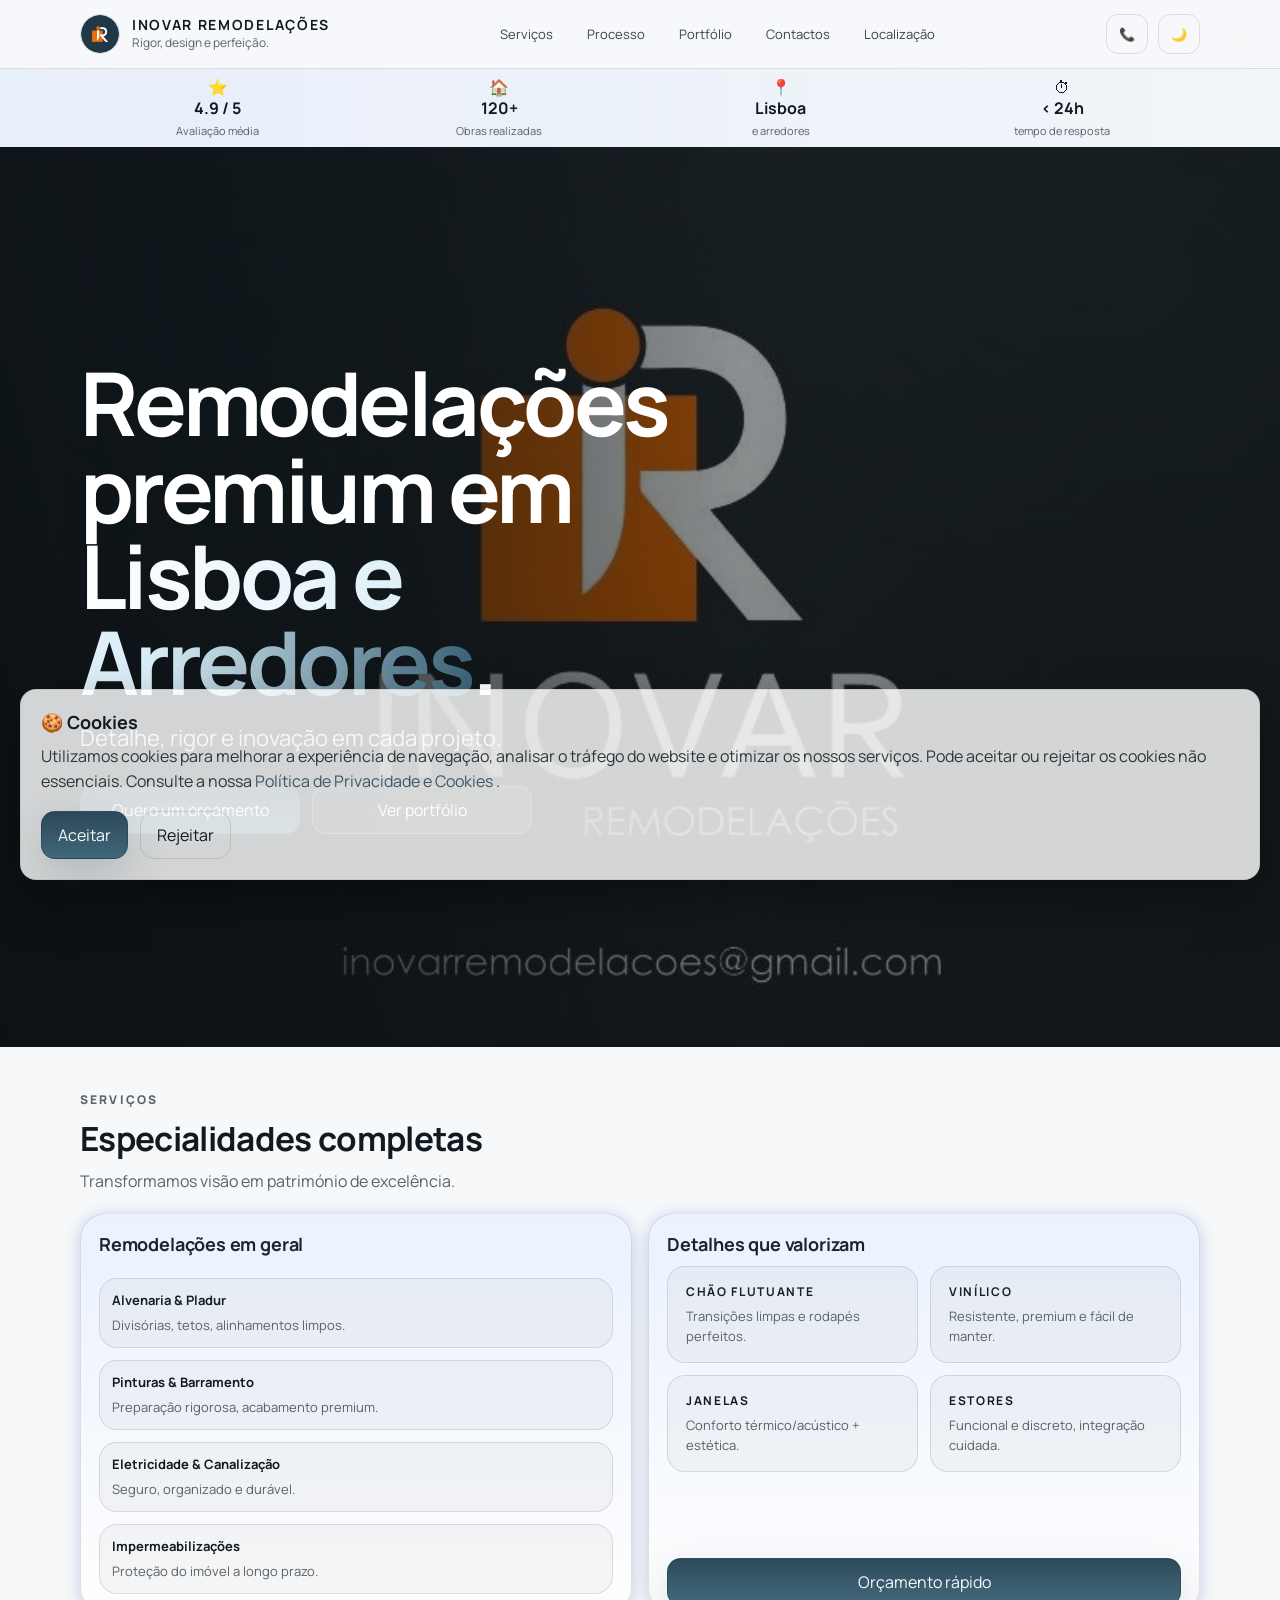
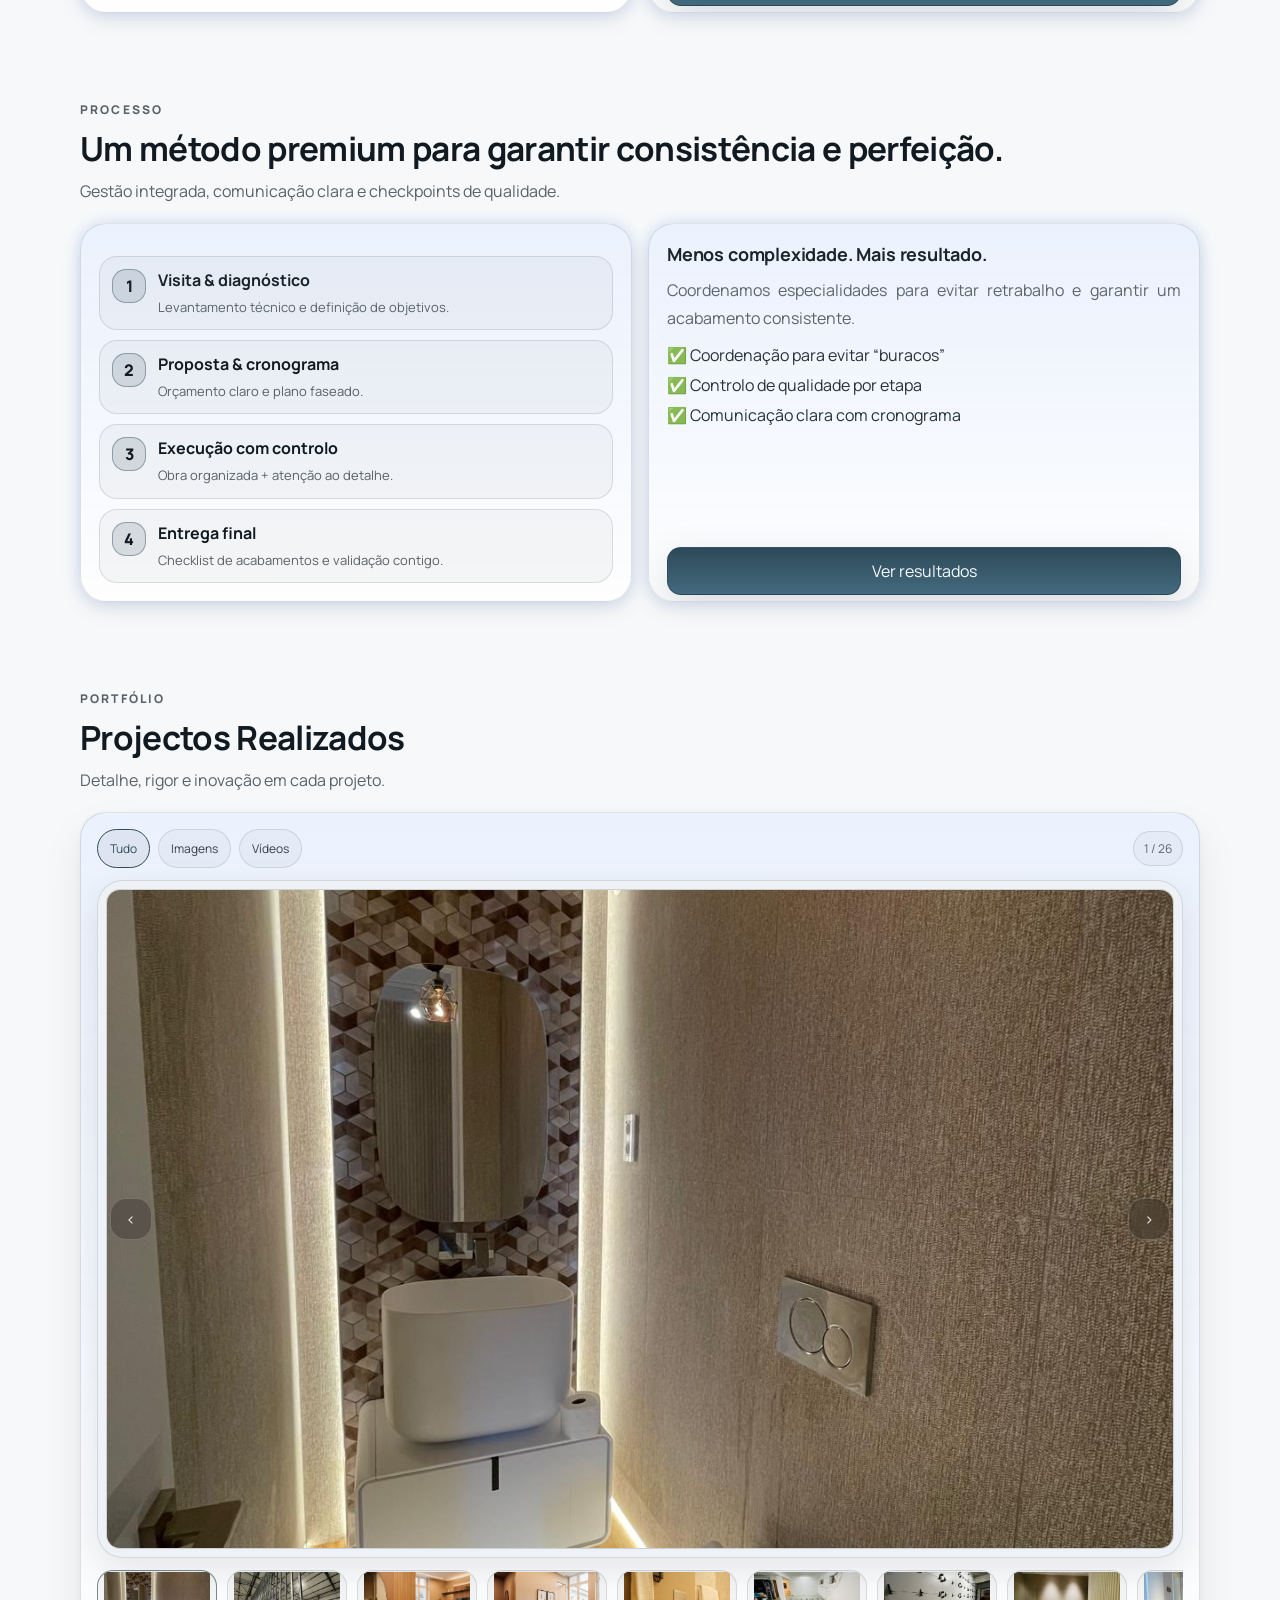
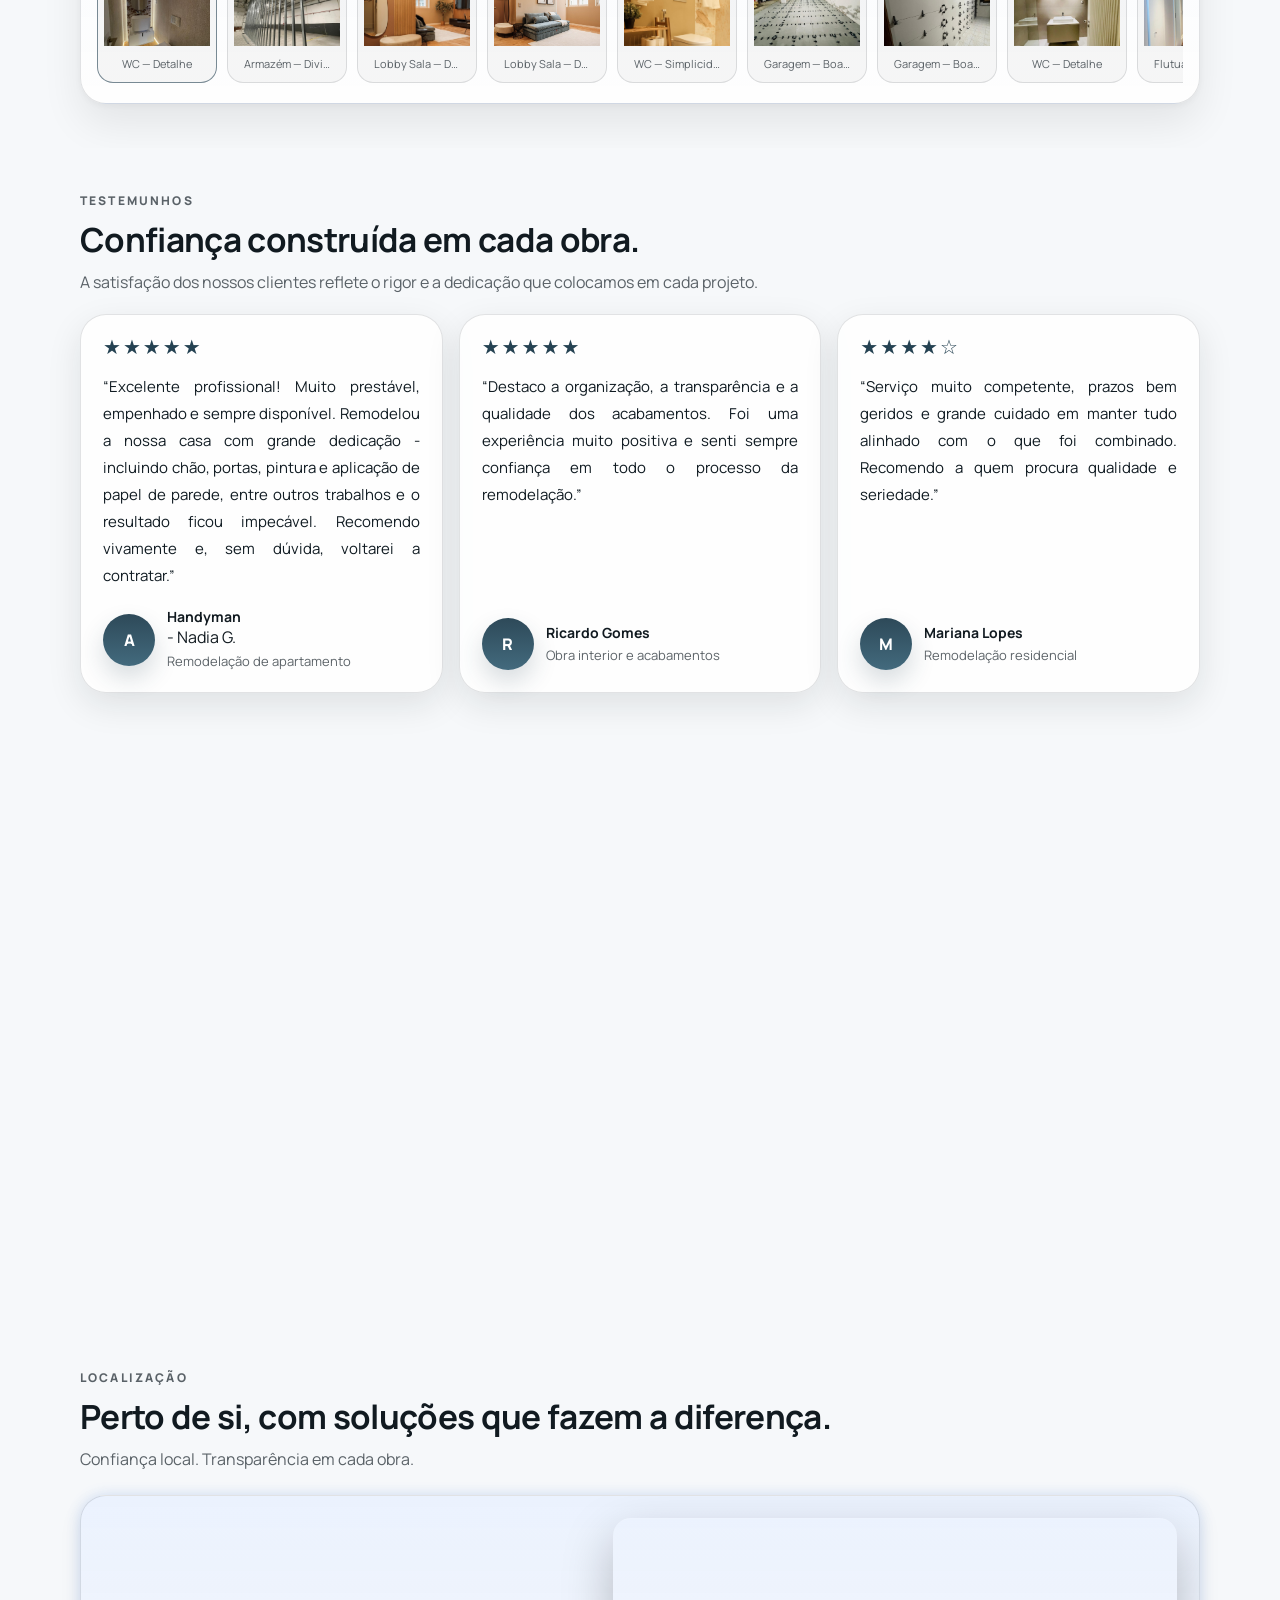
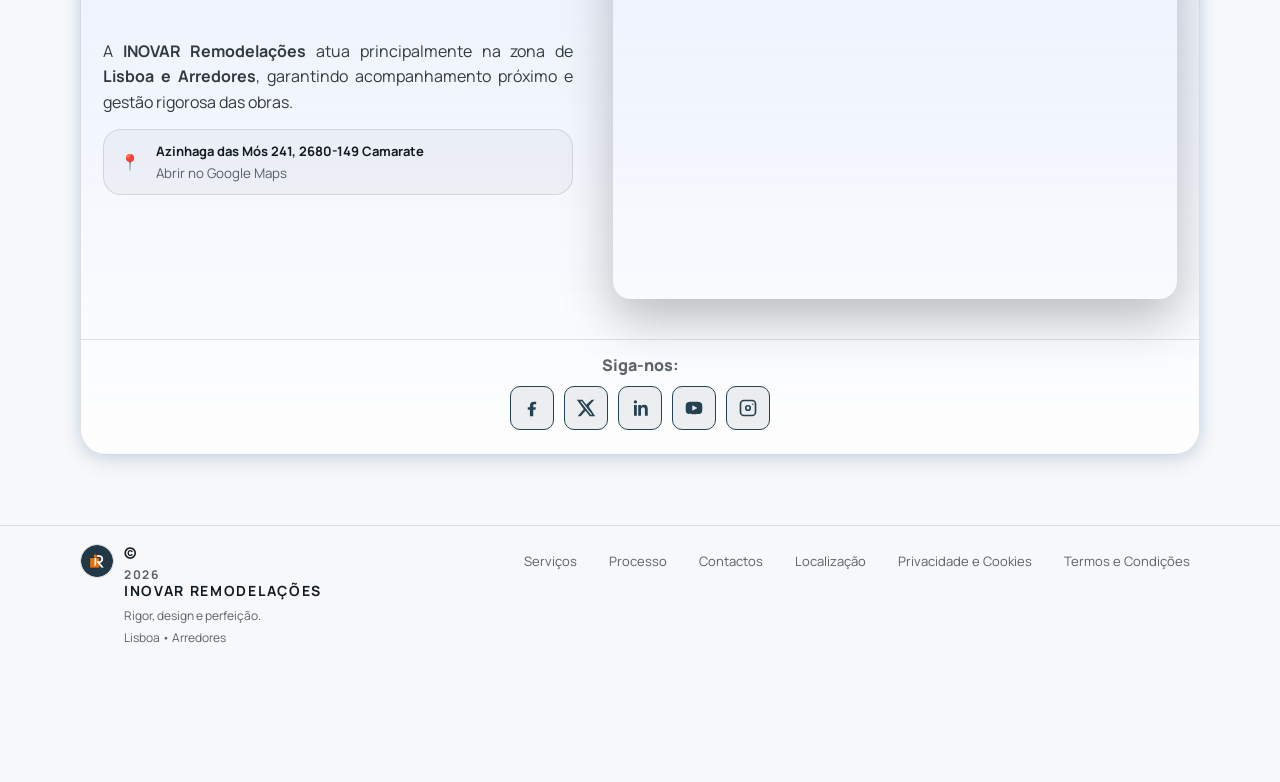
==== commit 60fc9618: "Update index.html" ====
--- a/index.html
+++ b/index.html
@@ -122,13 +122,54 @@
     }
   
 /* COOKIE BANNER */
-.cookie-banner{position:fixed;left:20px;right:20px;bottom:20px;z-index:9999;background:#111a20;border:1px solid rgba(255,255,255,.12);border-radius:16px;padding:20px;box-shadow:0 20px 50px rgba(0,0,0,.35);display:none}
+.cookie-banner{
+  position:fixed;
+  left:20px;
+  right:20px;
+  bottom:20px;
+  z-index:9999;
+
+  background: var(--card);
+  border:1px solid var(--border);
+  border-radius:16px;
+
+  padding:20px;
+  box-shadow:0 20px 50px rgba(0,0,0,.35);
+
+  display:none;
+  color: var(--text);
+}
+
 .cookie-banner.show{display:block}
-.cookie-banner h3{margin:0 0 10px;font-size:18px}
-.cookie-banner p{margin:0;line-height:1.6;color:#c9d1d9}
-.cookie-actions{display:flex;gap:12px;flex-wrap:wrap;margin-top:16px}
-.cookie-link{color:#F07A12;text-decoration:none}
-.cookie-link:hover{text-decoration:underline}
+
+.cookie-banner h3{
+  margin:0 0 10px;
+  font-size:18px;
+  color: var(--text);
+}
+
+.cookie-banner p{
+  margin:0;
+  line-height:1.6;
+  color: var(--text);
+  opacity: 0.85;
+}
+
+.cookie-actions{
+  display:flex;
+  gap:12px;
+  flex-wrap:wrap;
+  margin-top:16px;
+}
+
+.cookie-link{
+  color: var(--accent);
+  text-decoration:none;
+}
+
+.cookie-link:hover{
+  text-decoration:underline;
+}
 
 </style>
 </head>
--- a/assets/styles.css
+++ b/assets/styles.css
@@ -1992,4 +1992,48 @@
   100%{
     transform: translateY(-30px) scale(1.05);
   }
-}+}
+
+/* ===========================
+   Terms & Conditions/Privacy terms
+   =========================== */
+:root {
+  --bg: #ffffff;
+  --text: #111a20;
+  --card: #f4f6f8;
+  --border: rgba(0,0,0,.08);
+  --accent: #F07A12;
+}
+
+html[data-theme="dark"] {
+  --bg: #0E171D;
+  --text: #e8eef2;
+  --card: #111a20;
+  --border: rgba(255,255,255,.12);
+  --accent: #F07A12;
+}
+
+body {
+  background: var(--bg);
+  color: var(--text);
+  transition: background .2s ease, color .2s ease;
+}
+
+.legal-page h1,
+.legal-page h2,
+.legal-page p,
+.legal-page li {
+  color: var(--text);
+}
+
+.legal-page .container {
+  background: var(--bg);
+}
+
+.legal-page a {
+  color: var(--accent);
+}
+
+.legal-page ul {
+  padding-left: 18px;
+}
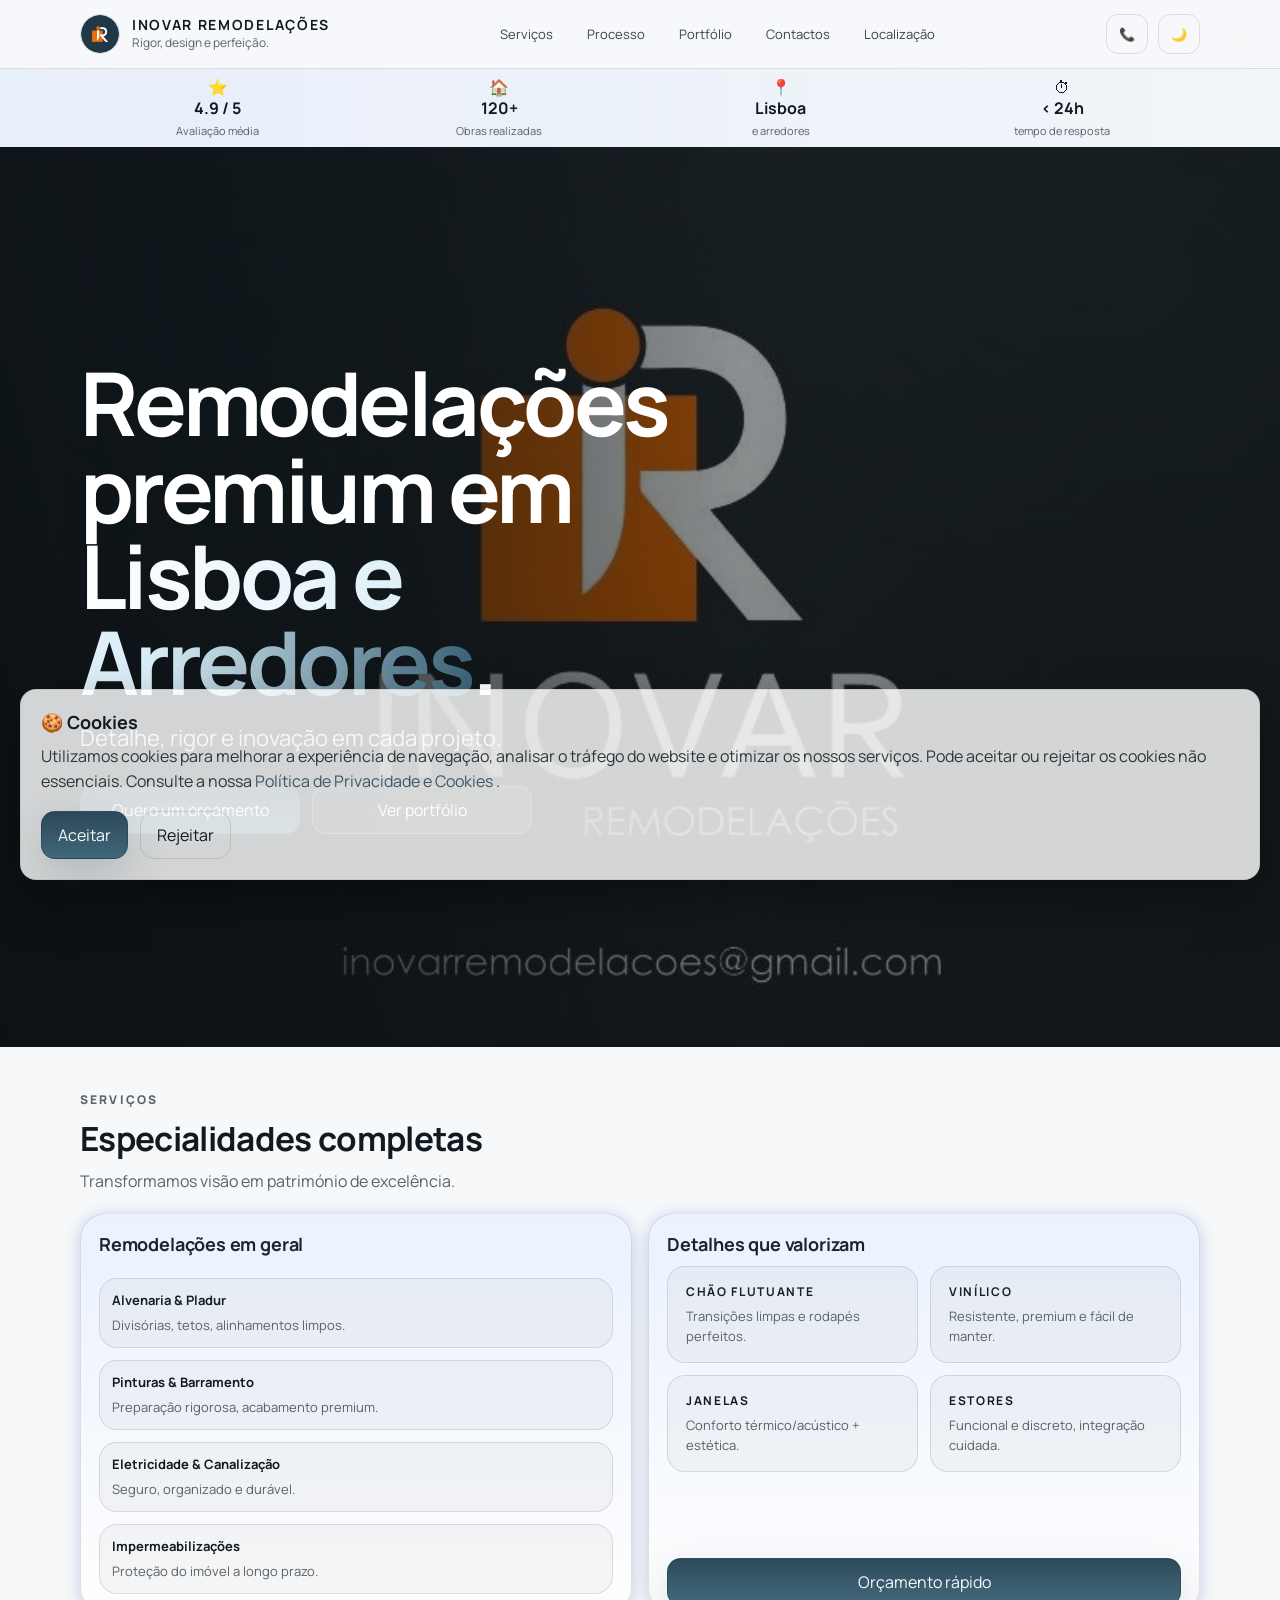
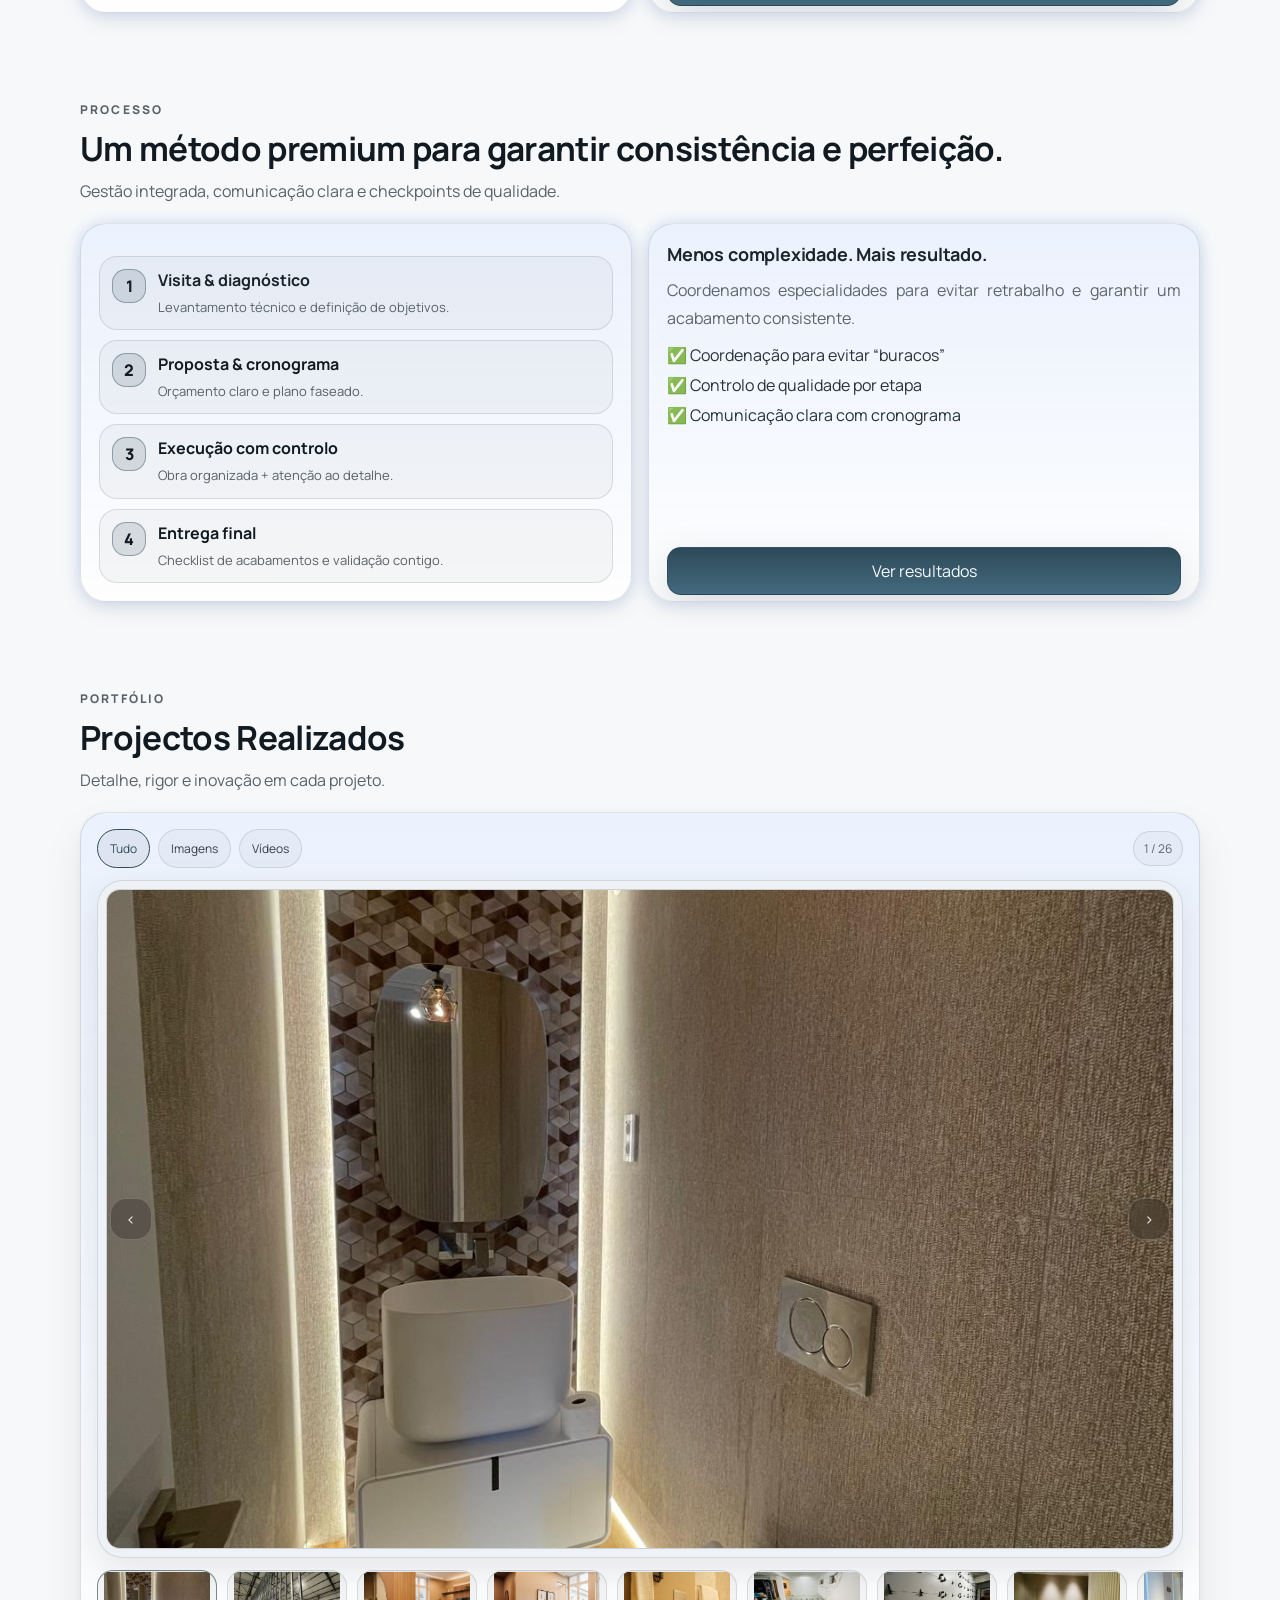
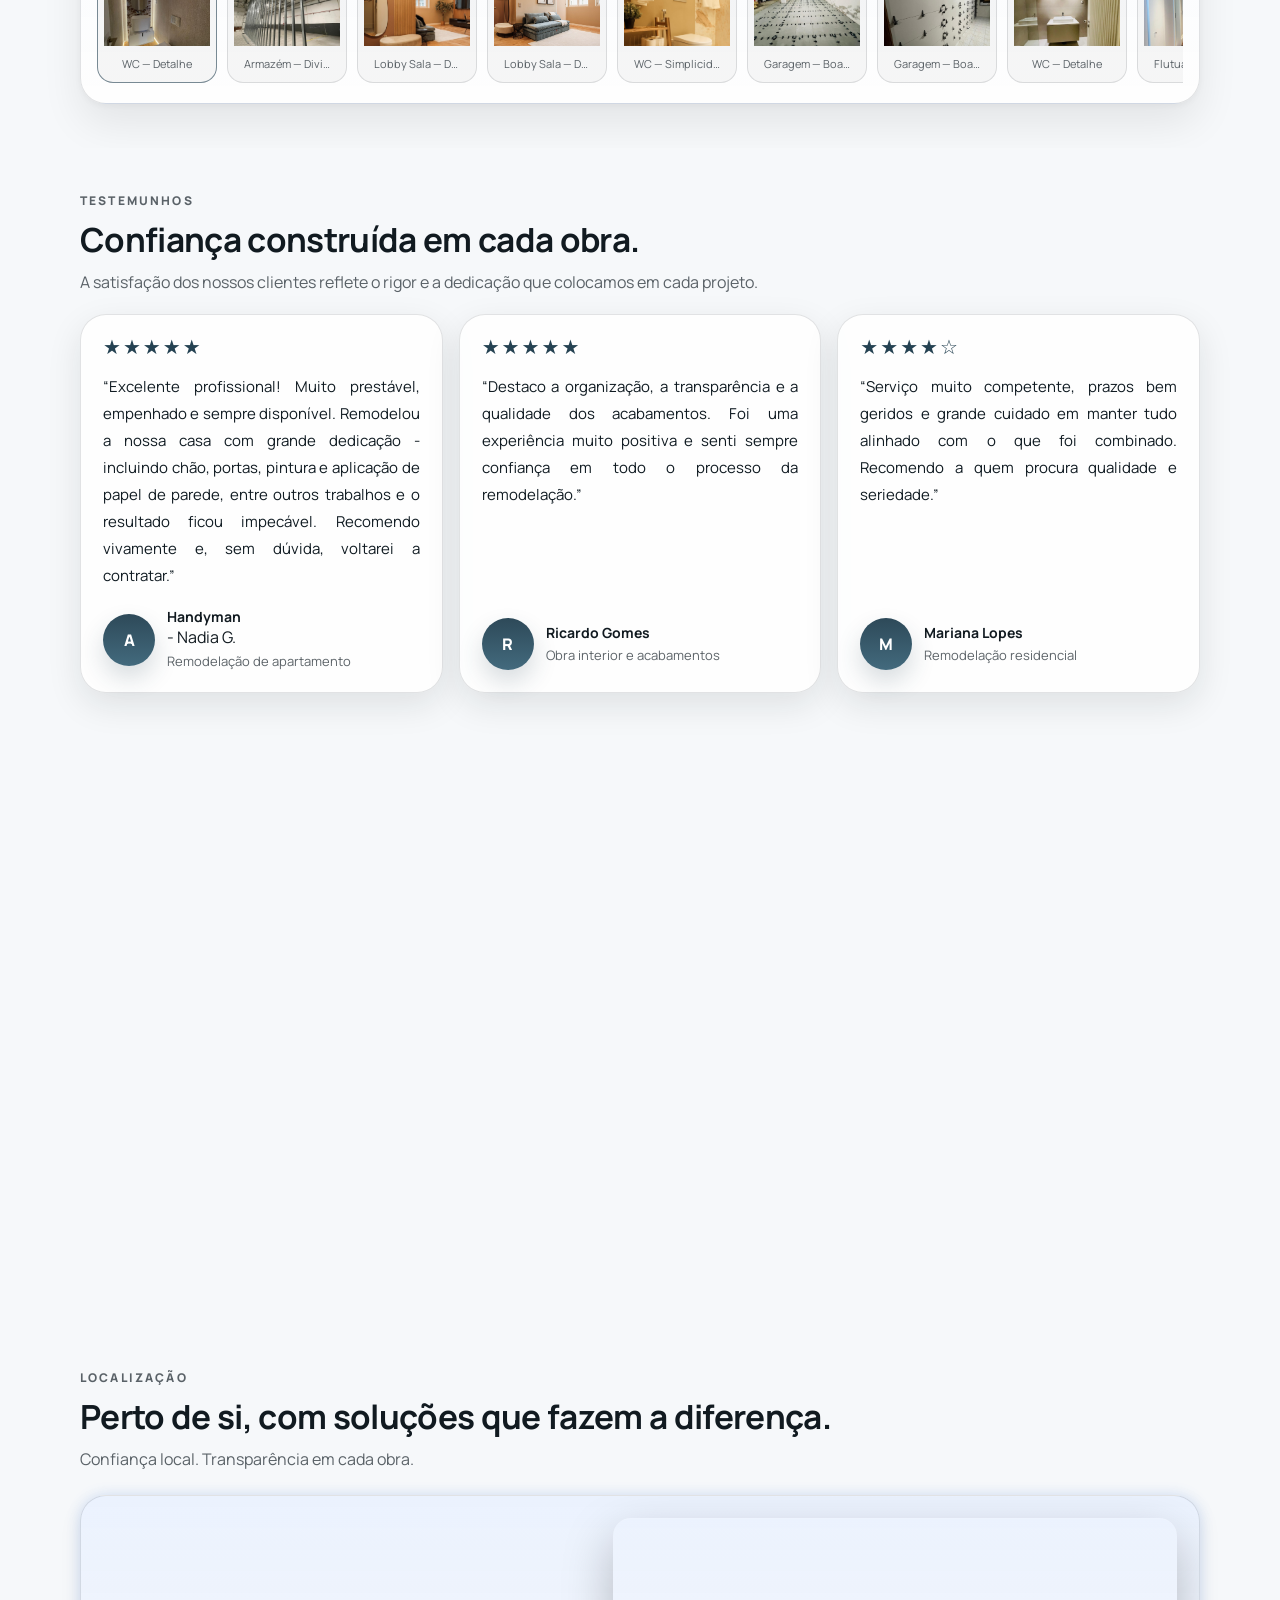
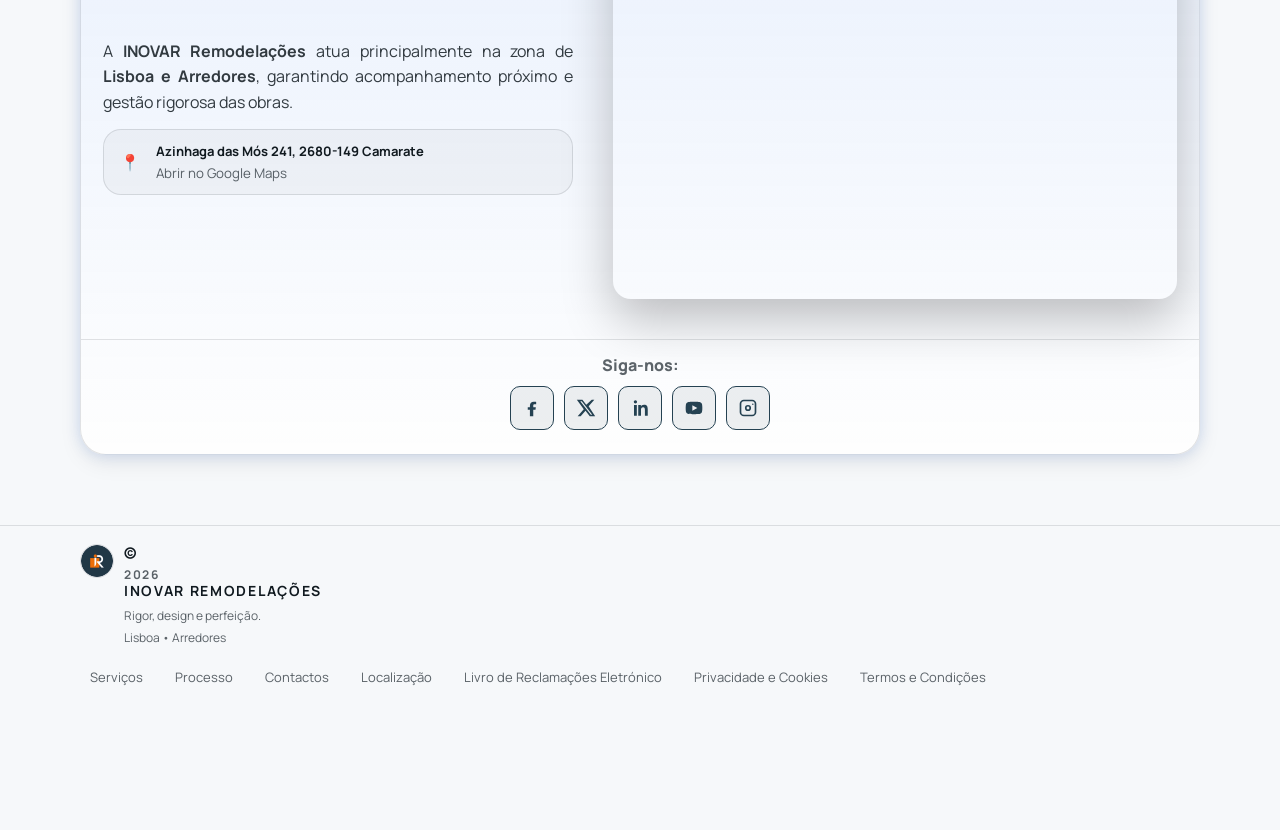
==== commit f6293ee0: "Update index.html Livro reclamacoes" ====
--- a/index.html
+++ b/index.html
@@ -1,6 +1,12 @@
 <!doctype html>
 <html lang="pt" data-theme="dark">
 <head>
+  <script>
+  (function () {
+    const saved = localStorage.getItem("theme") || "dark";
+    document.documentElement.setAttribute("data-theme", saved);
+  })();
+  </script>
   <meta charset="utf-8" />
   <meta name="viewport" content="width=device-width, initial-scale=1" />
   <meta name="theme-color" content="#0E171D" />
@@ -660,6 +666,12 @@
           <a href="#processo">Processo</a>
           <a href="#contactos">Contactos</a>
           <a href="#localizacao">Localização</a>
+          <a
+            href="https://www.livroreclamacoes.pt/Inicio/"
+            target="_blank"
+            rel="noopener noreferrer">
+            Livro de Reclamações Eletrónico
+          </a>
           <a href="/politica-privacidade.html">Privacidade e Cookies</a>
           <a href="/termos-condicoes.html">Termos e Condições</a>
         </div>
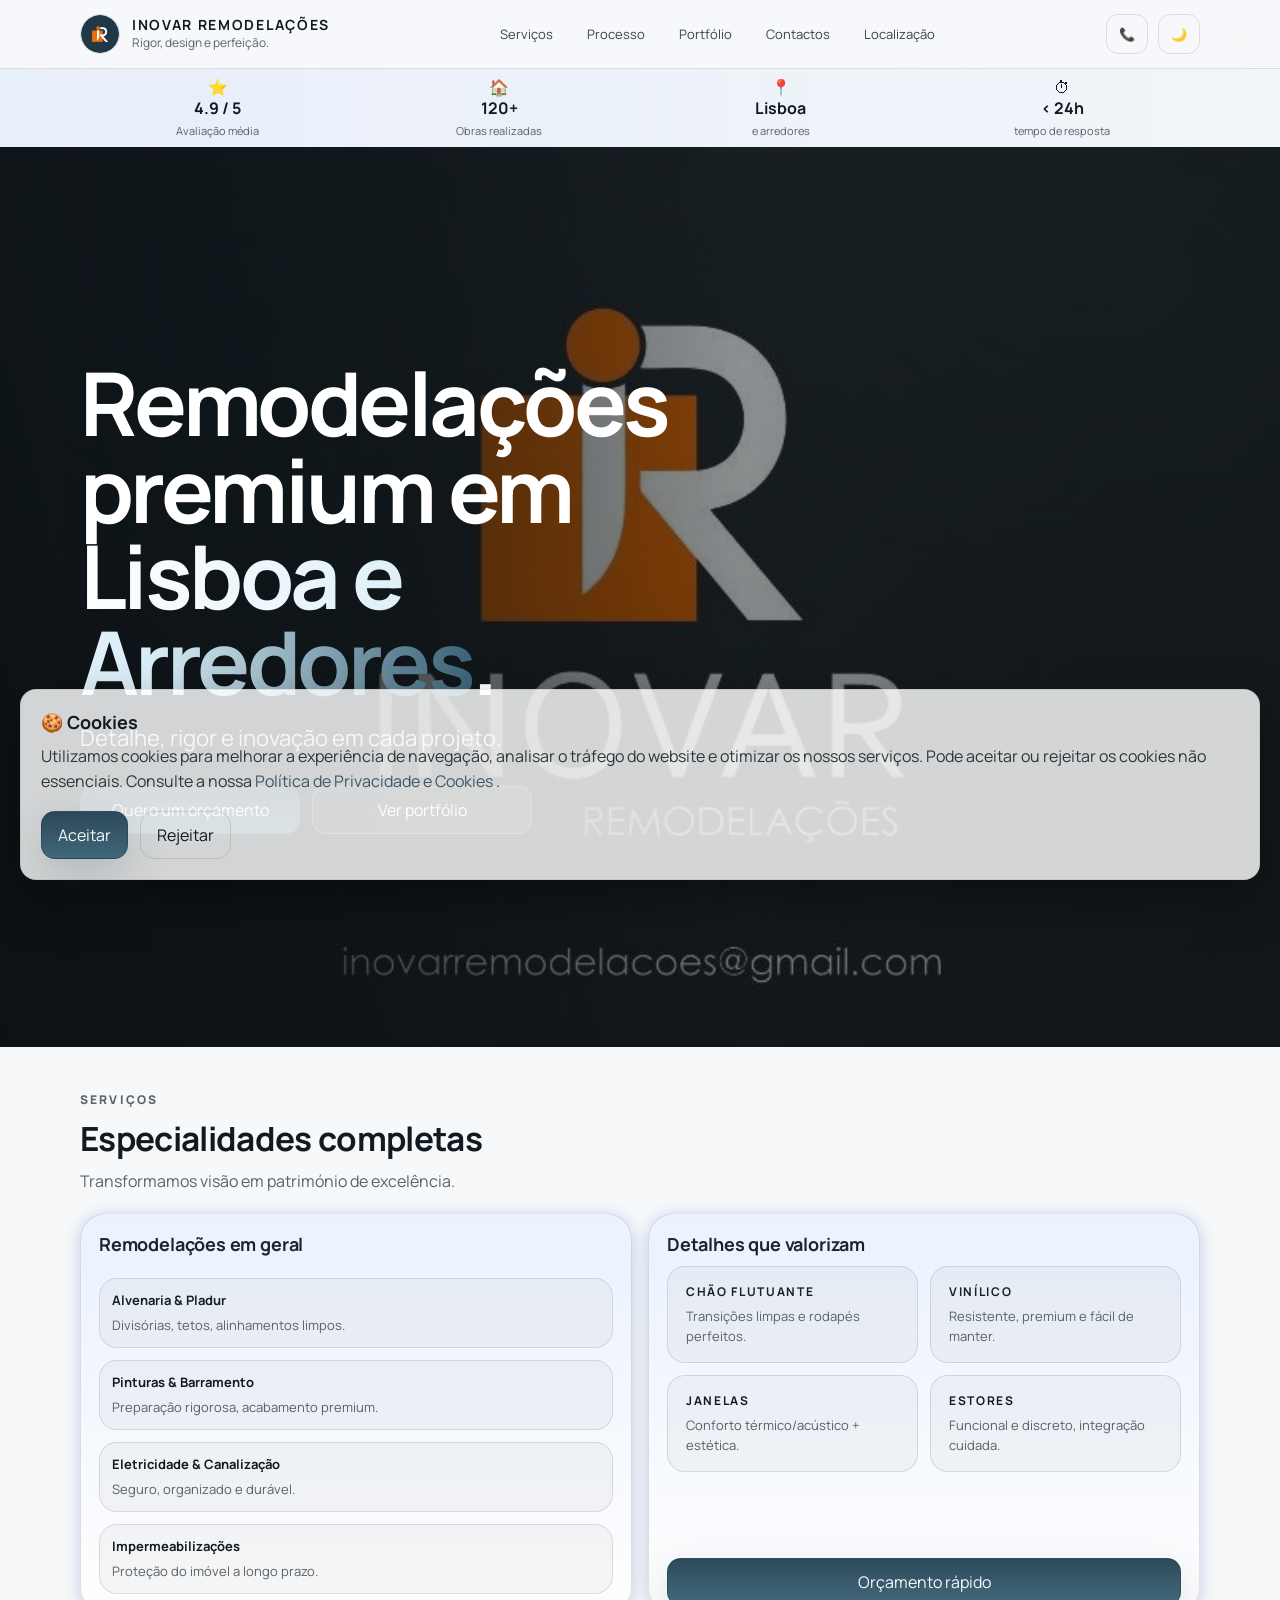
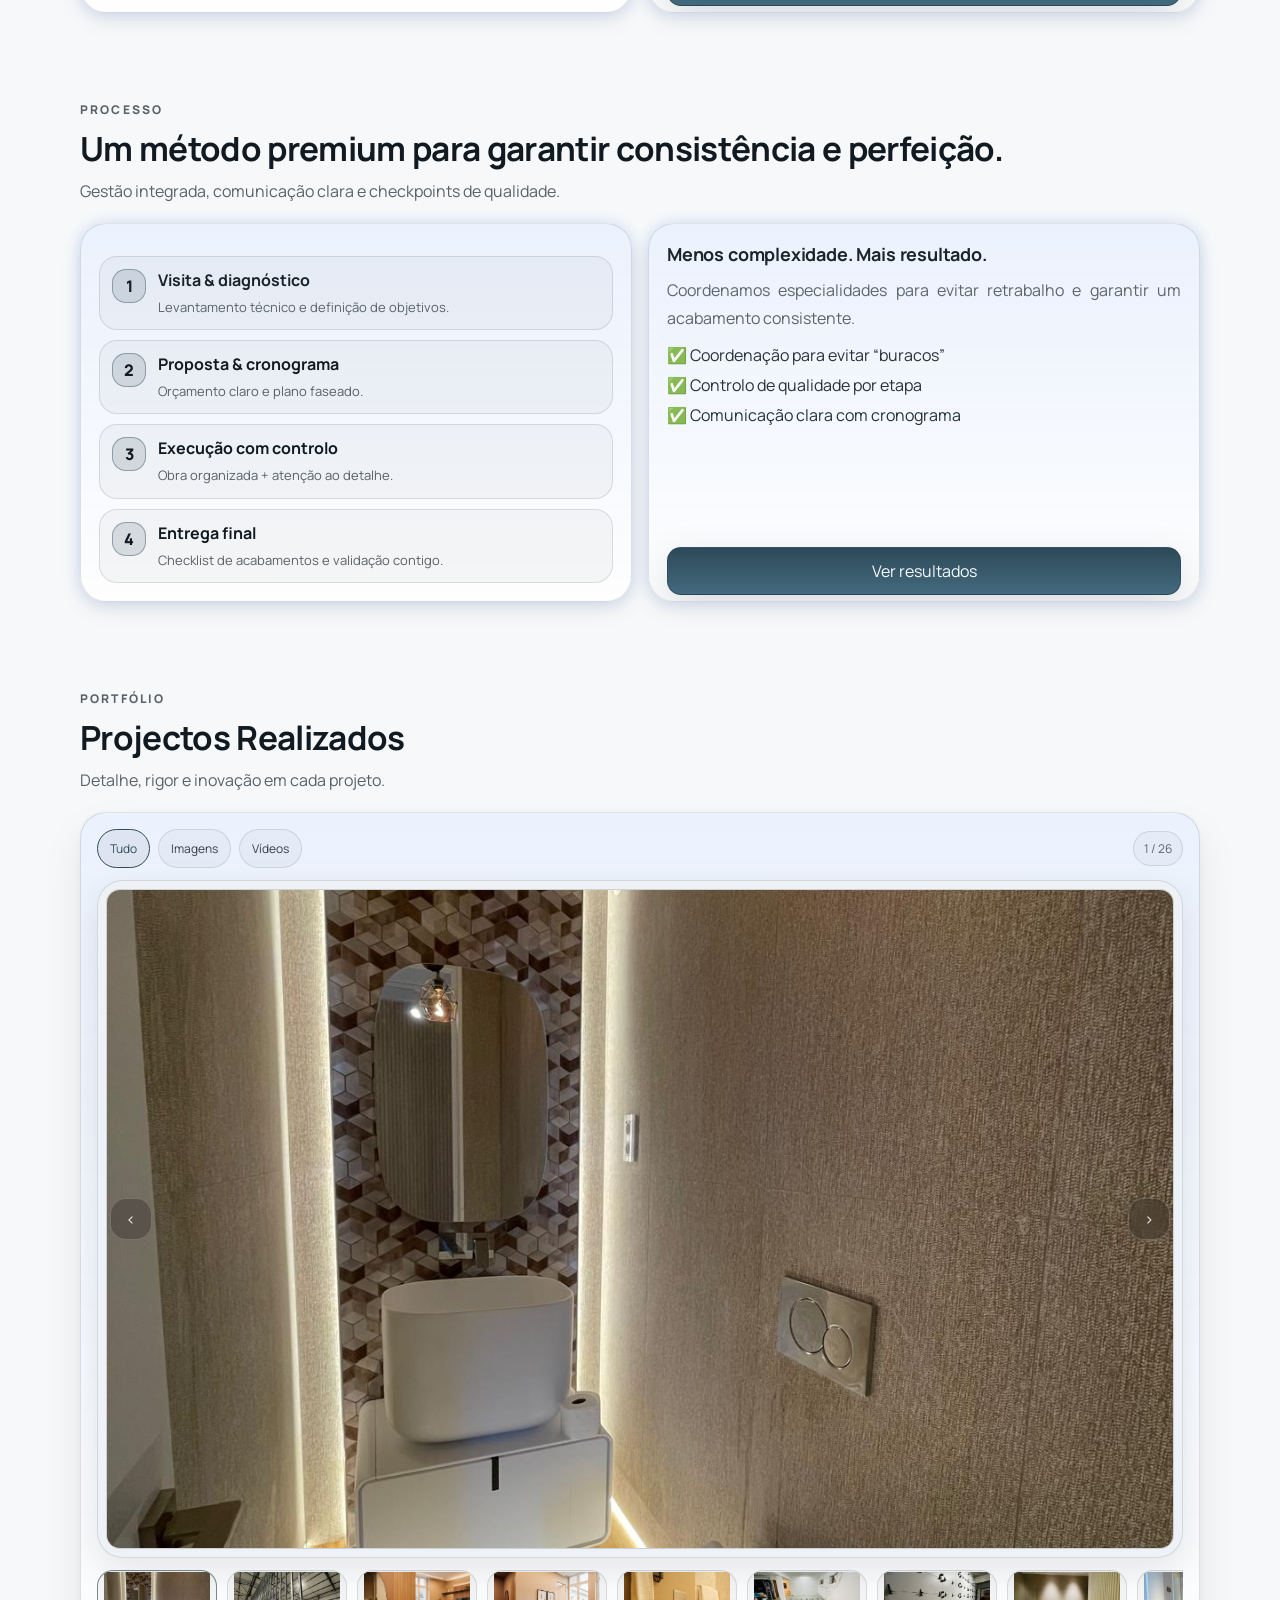
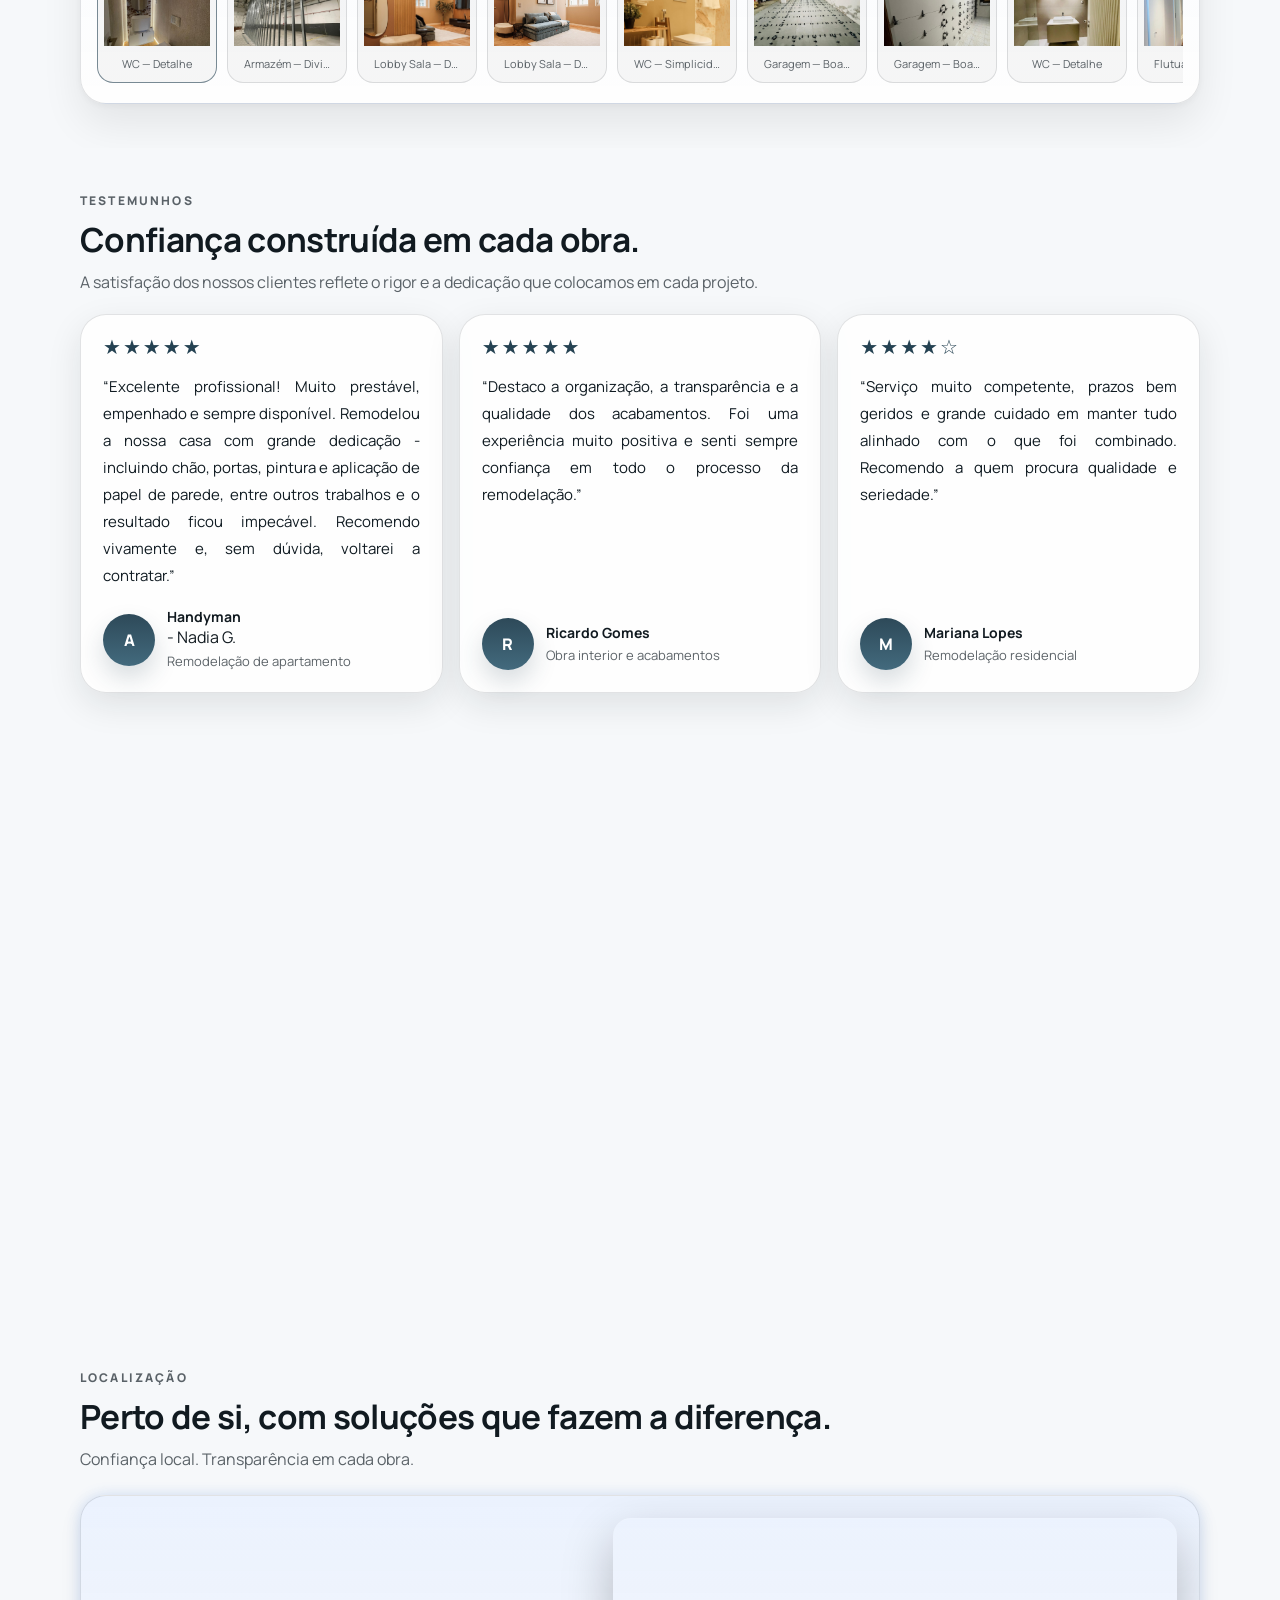
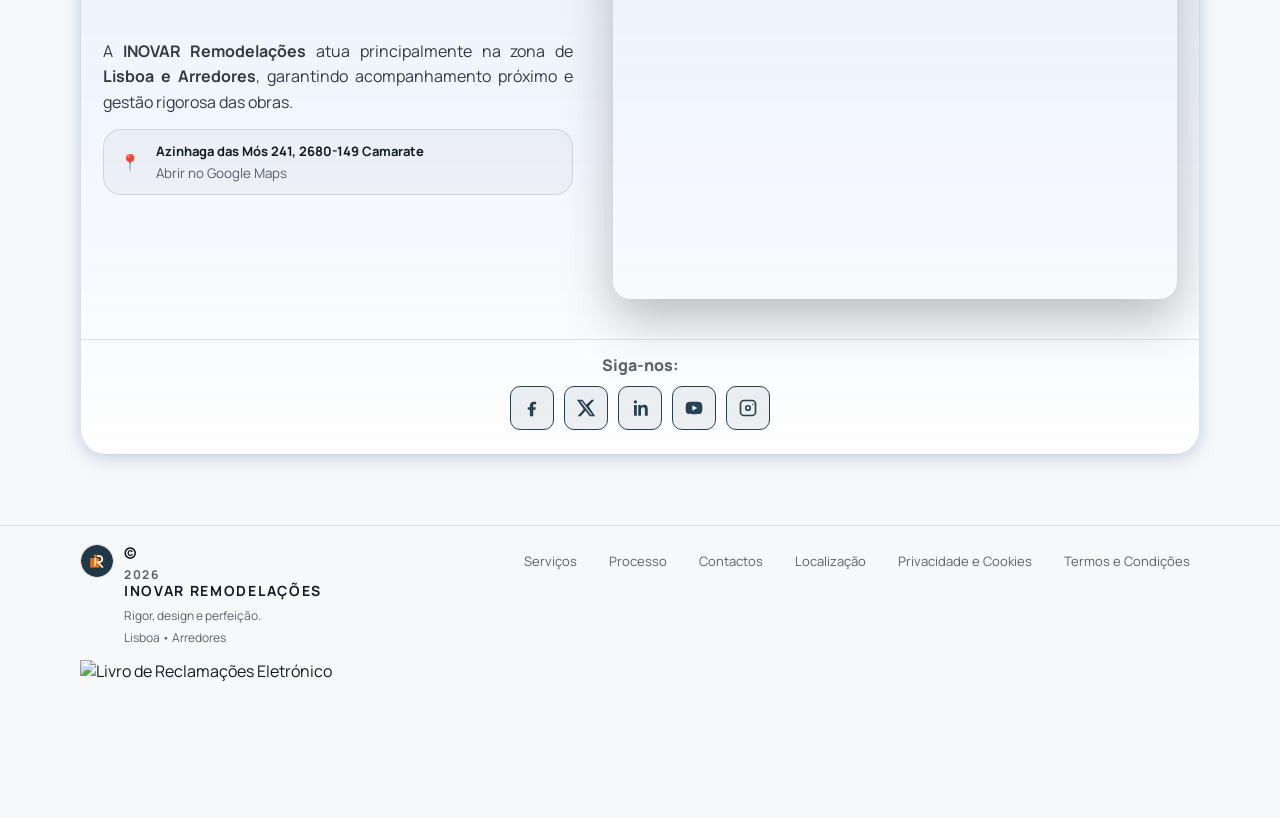
==== commit 279e0e0c: "Update index.html" ====
--- a/index.html
+++ b/index.html
@@ -666,14 +666,21 @@
           <a href="#processo">Processo</a>
           <a href="#contactos">Contactos</a>
           <a href="#localizacao">Localização</a>
+          <a href="/politica-privacidade.html">Privacidade e Cookies</a>
+          <a href="/termos-condicoes.html">Termos e Condições</a>
+        </div>
+
+        <div class="footer-book">
           <a
             href="https://www.livroreclamacoes.pt/Inicio/"
             target="_blank"
-            rel="noopener noreferrer">
-            Livro de Reclamações Eletrónico
+            rel="noopener noreferrer"
+            aria-label="Livro de Reclamações Eletrónico">
+        
+            <img
+              src="assets/livro-reclamacoes.png"
+              alt="Livro de Reclamações Eletrónico">
           </a>
-          <a href="/politica-privacidade.html">Privacidade e Cookies</a>
-          <a href="/termos-condicoes.html">Termos e Condições</a>
         </div>
 
       </div>
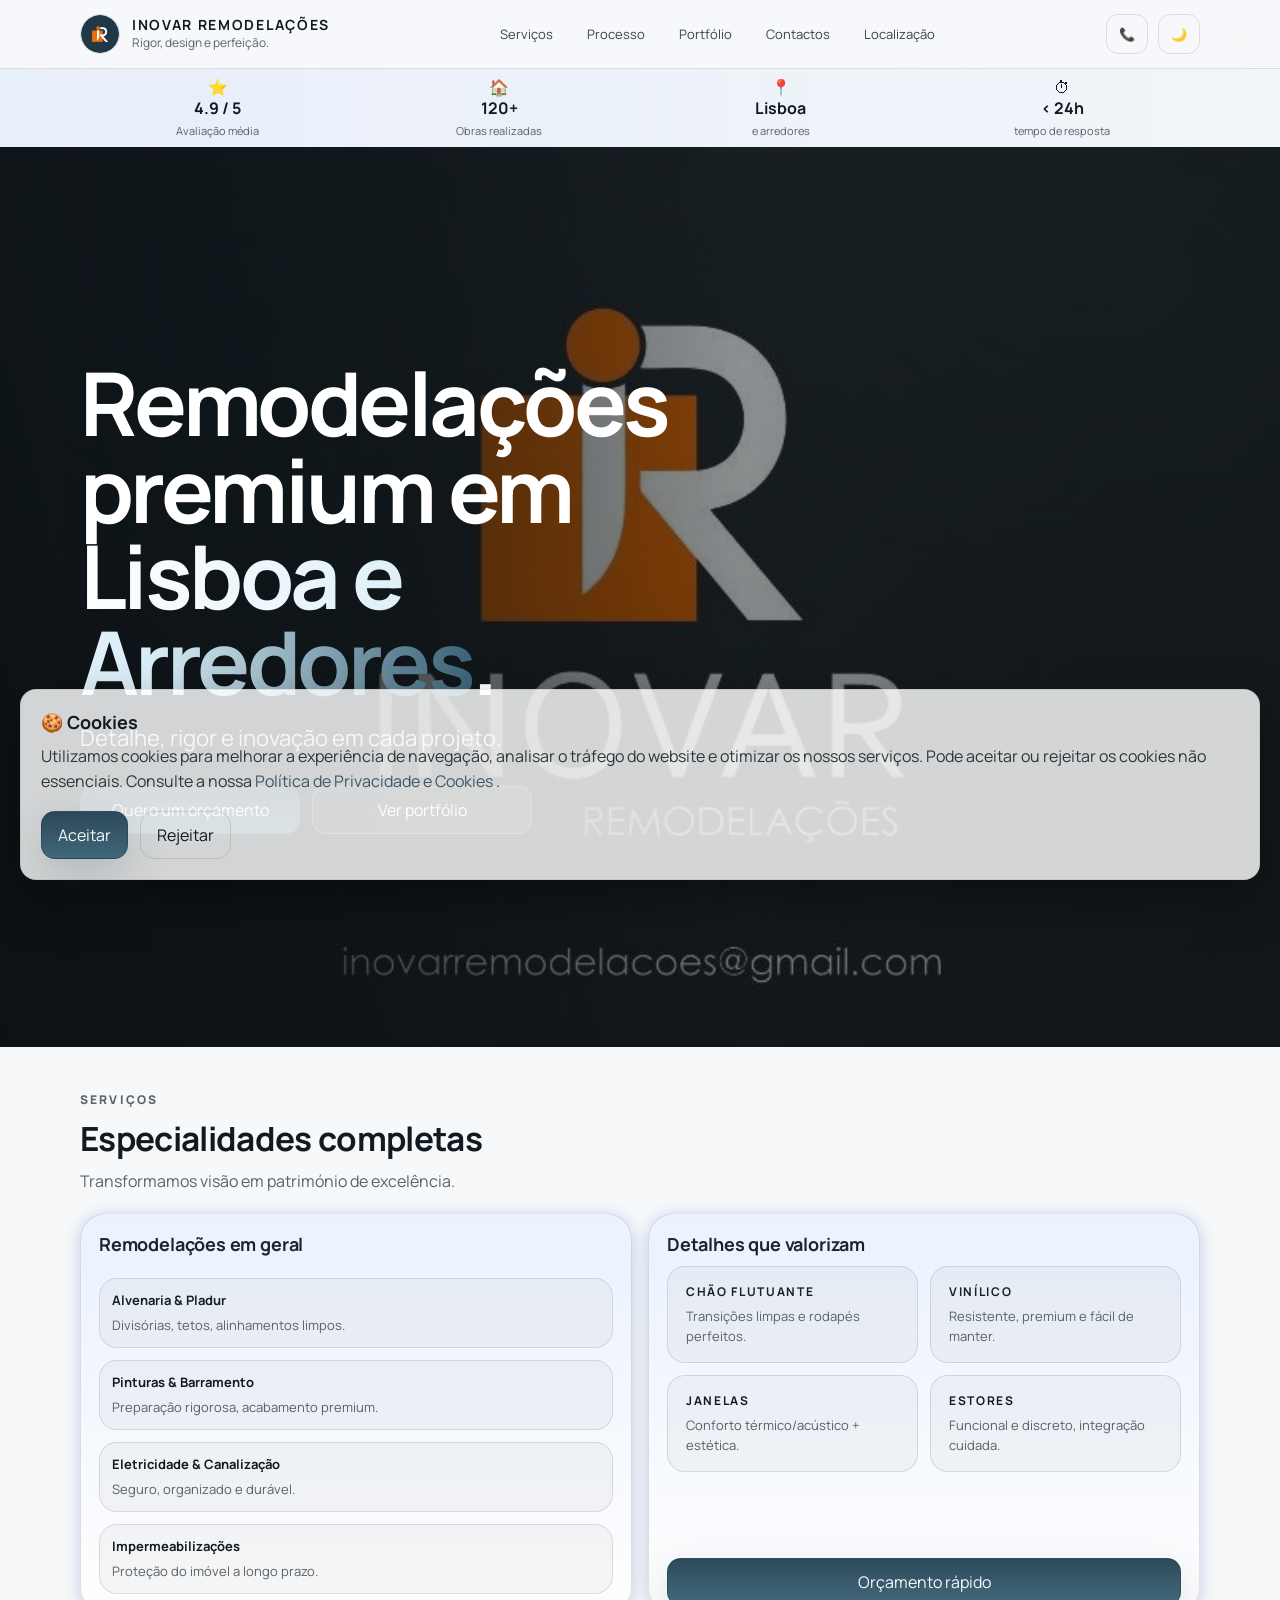
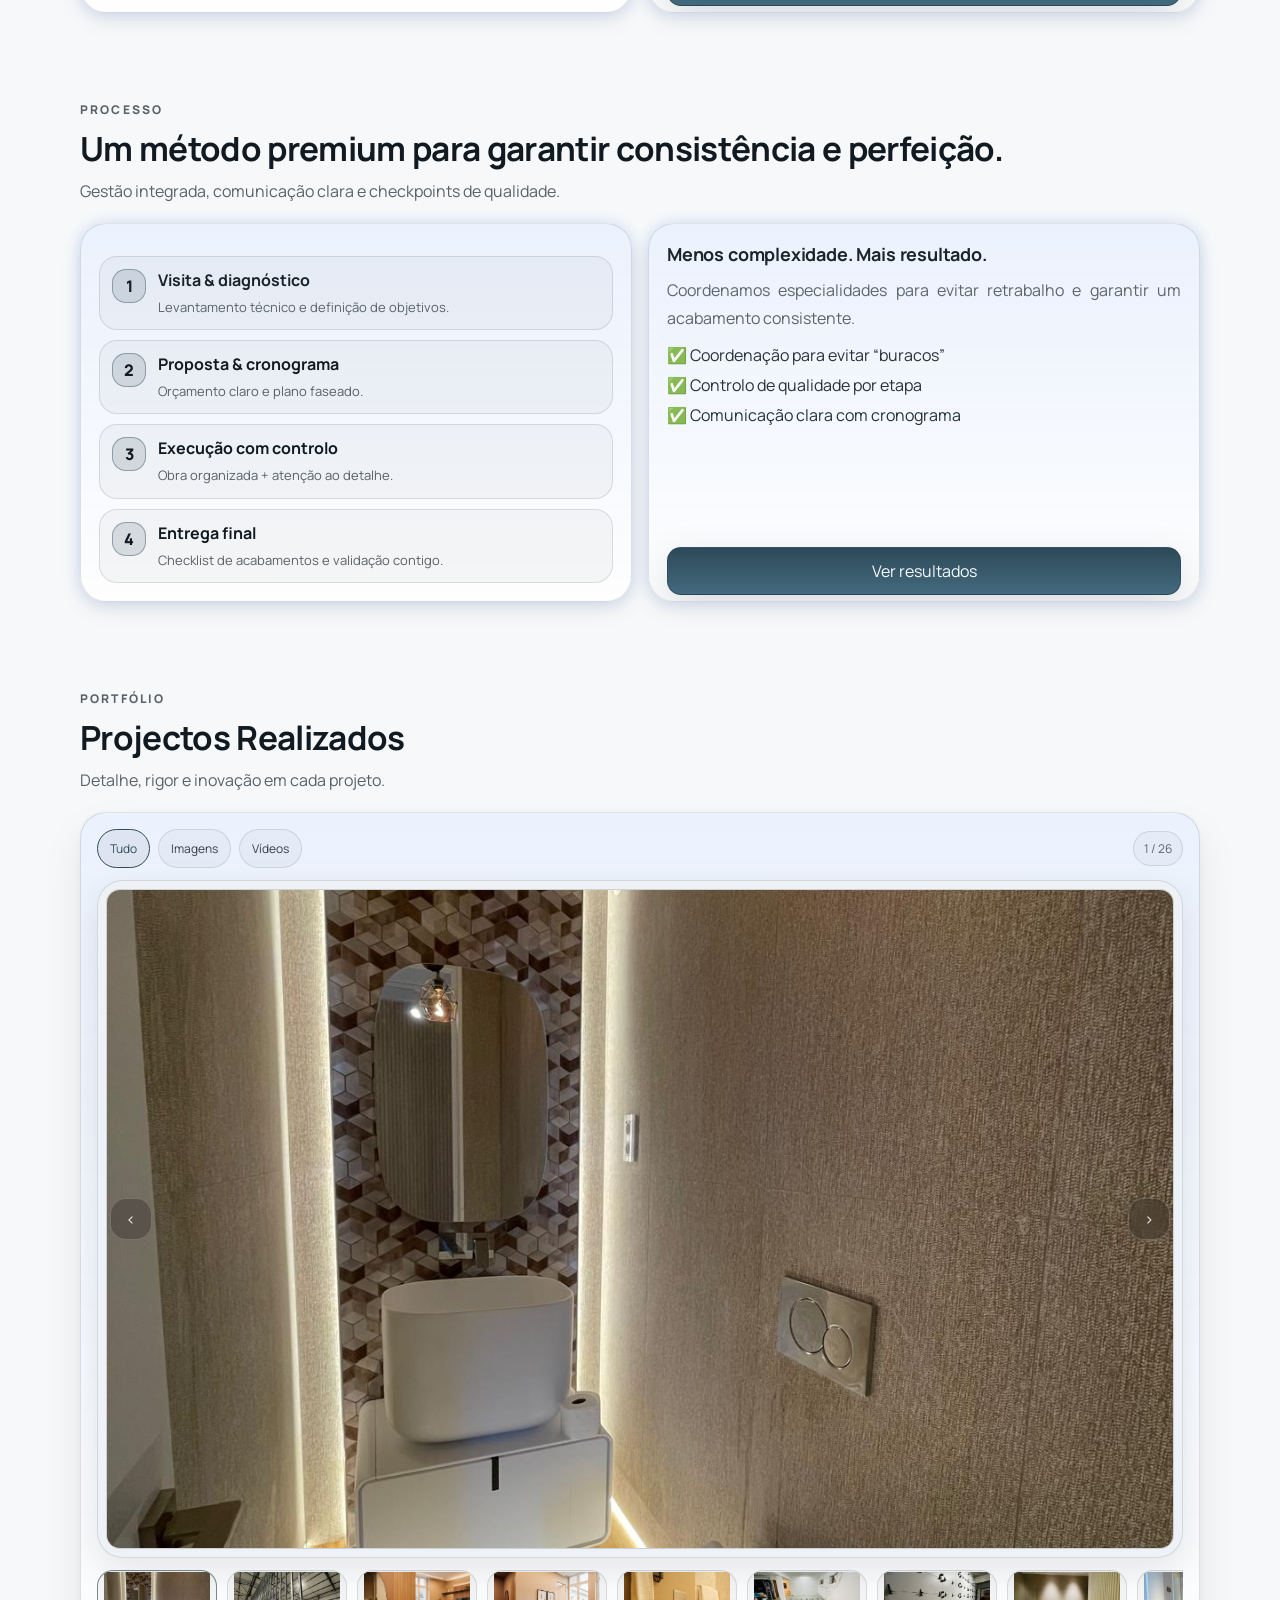
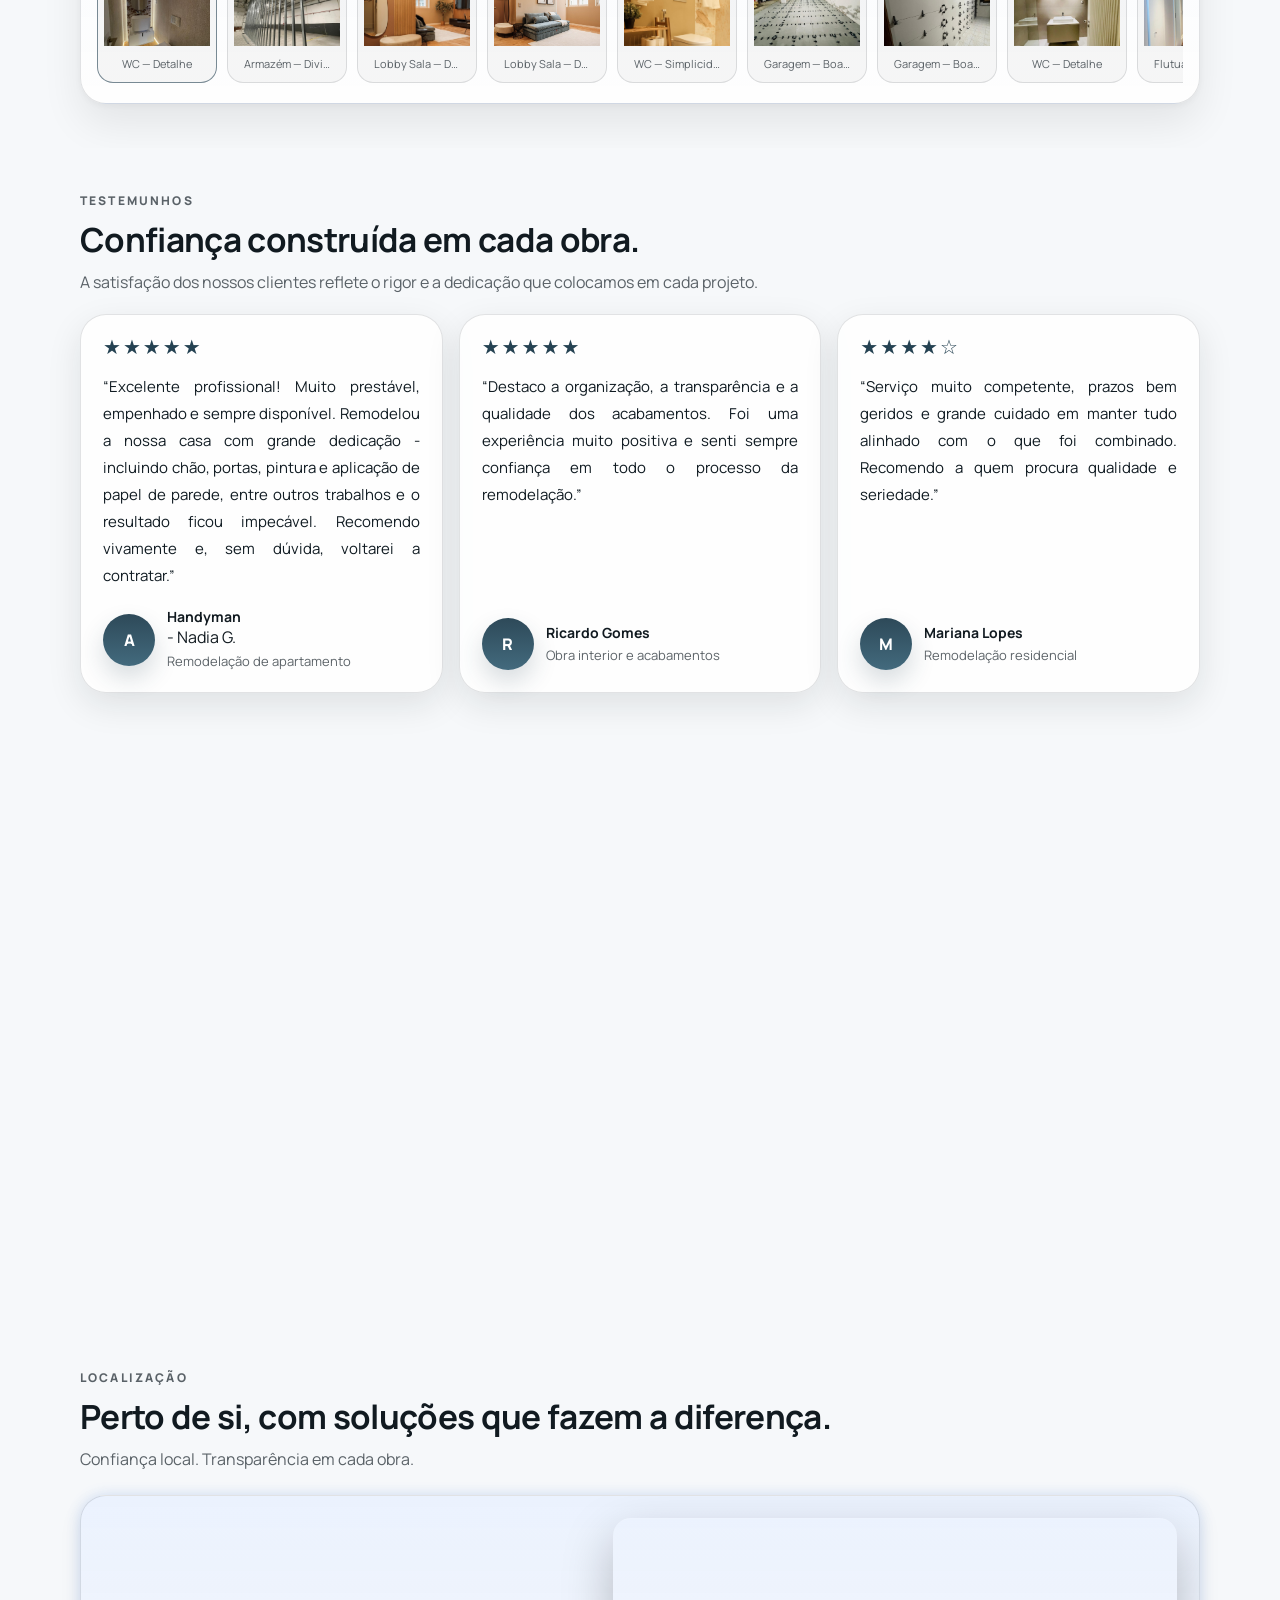
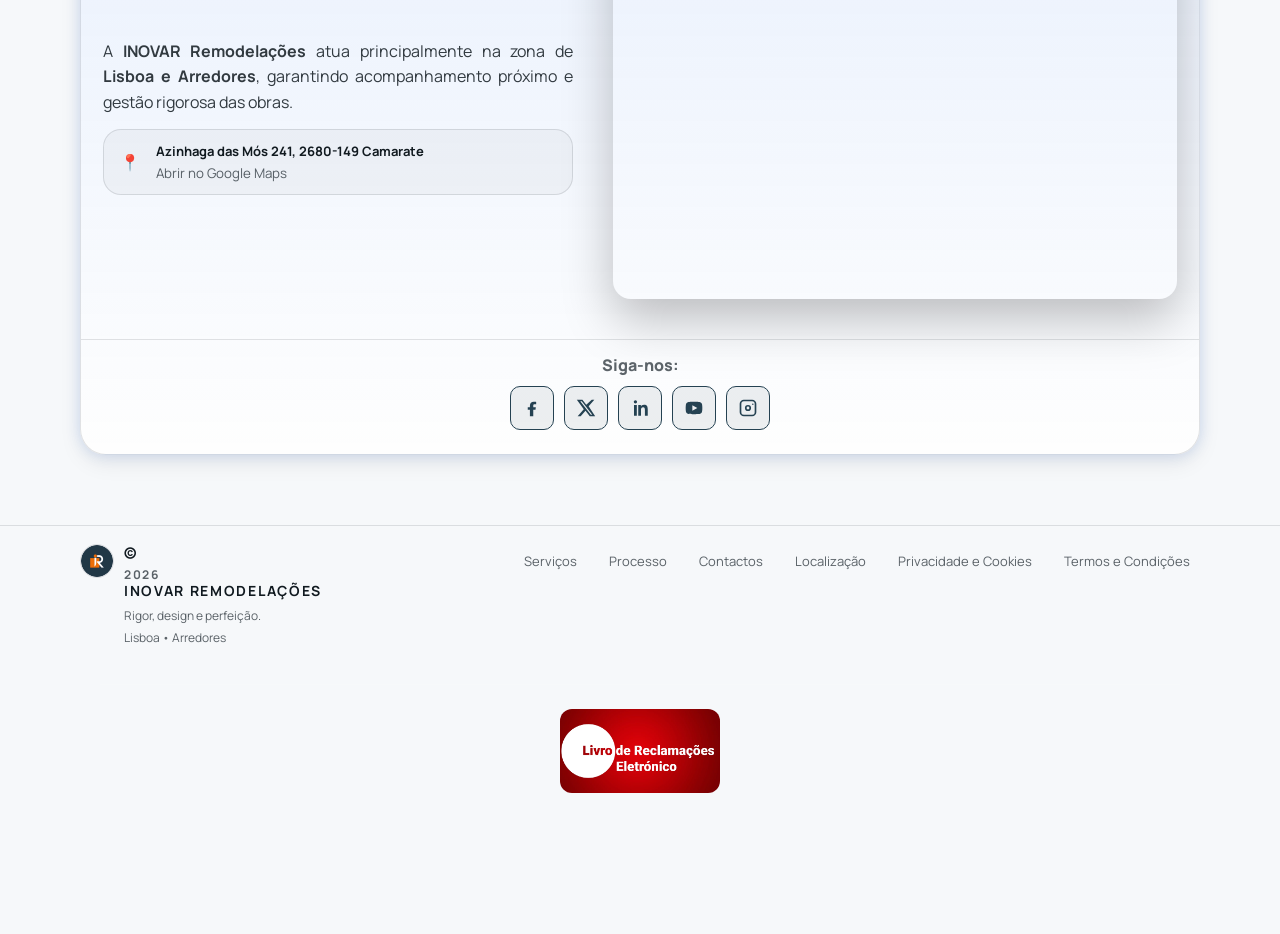
==== commit df0f1e53: "Update index.html" ====
--- a/index.html
+++ b/index.html
@@ -670,19 +670,19 @@
           <a href="/termos-condicoes.html">Termos e Condições</a>
         </div>
 
-        <div class="footer-book">
-          <a
-            href="https://www.livroreclamacoes.pt/Inicio/"
-            target="_blank"
-            rel="noopener noreferrer"
-            aria-label="Livro de Reclamações Eletrónico">
+        <div class="container">
+          <div class="footer-book">
+            <a
+              href="https://www.livroreclamacoes.pt/Inicio/"
+              target="_blank"
+              rel="noopener noreferrer">
+              <img
+                src="assets/livro-reclamacoes.png"
+                alt="Livro de Reclamações Eletrónico">
+            </a>
+          </div>
+        </div>
         
-            <img
-              src="assets/livro-reclamacoes.png"
-              alt="Livro de Reclamações Eletrónico">
-          </a>
-        </div>
-
       </div>
     </footer>
 
--- a/assets/styles.css
+++ b/assets/styles.css
@@ -2037,3 +2037,37 @@
 .legal-page ul {
   padding-left: 18px;
 }
+
+/* ===========================
+   Livro de Reclamacoes Eletronico
+   =========================== */
+
+.footer-book{
+  margin-top: 24px;
+  padding-top: 24px;
+
+  border-top: 1px solid rgba(255,255,255,.08);
+
+  text-align: center;
+}
+
+.footer-book a{
+  display: inline-block;
+}
+
+.footer-book img{
+  max-width: 160px;
+  width: 100%;
+  height: auto;
+
+  border-radius: 12px;
+  display: block;
+
+  transition: transform .2s ease,
+              box-shadow .2s ease;
+}
+
+.footer-book a:hover img{
+  transform: translateY(-2px);
+  box-shadow: 0 12px 30px rgba(0,0,0,.25);
+}
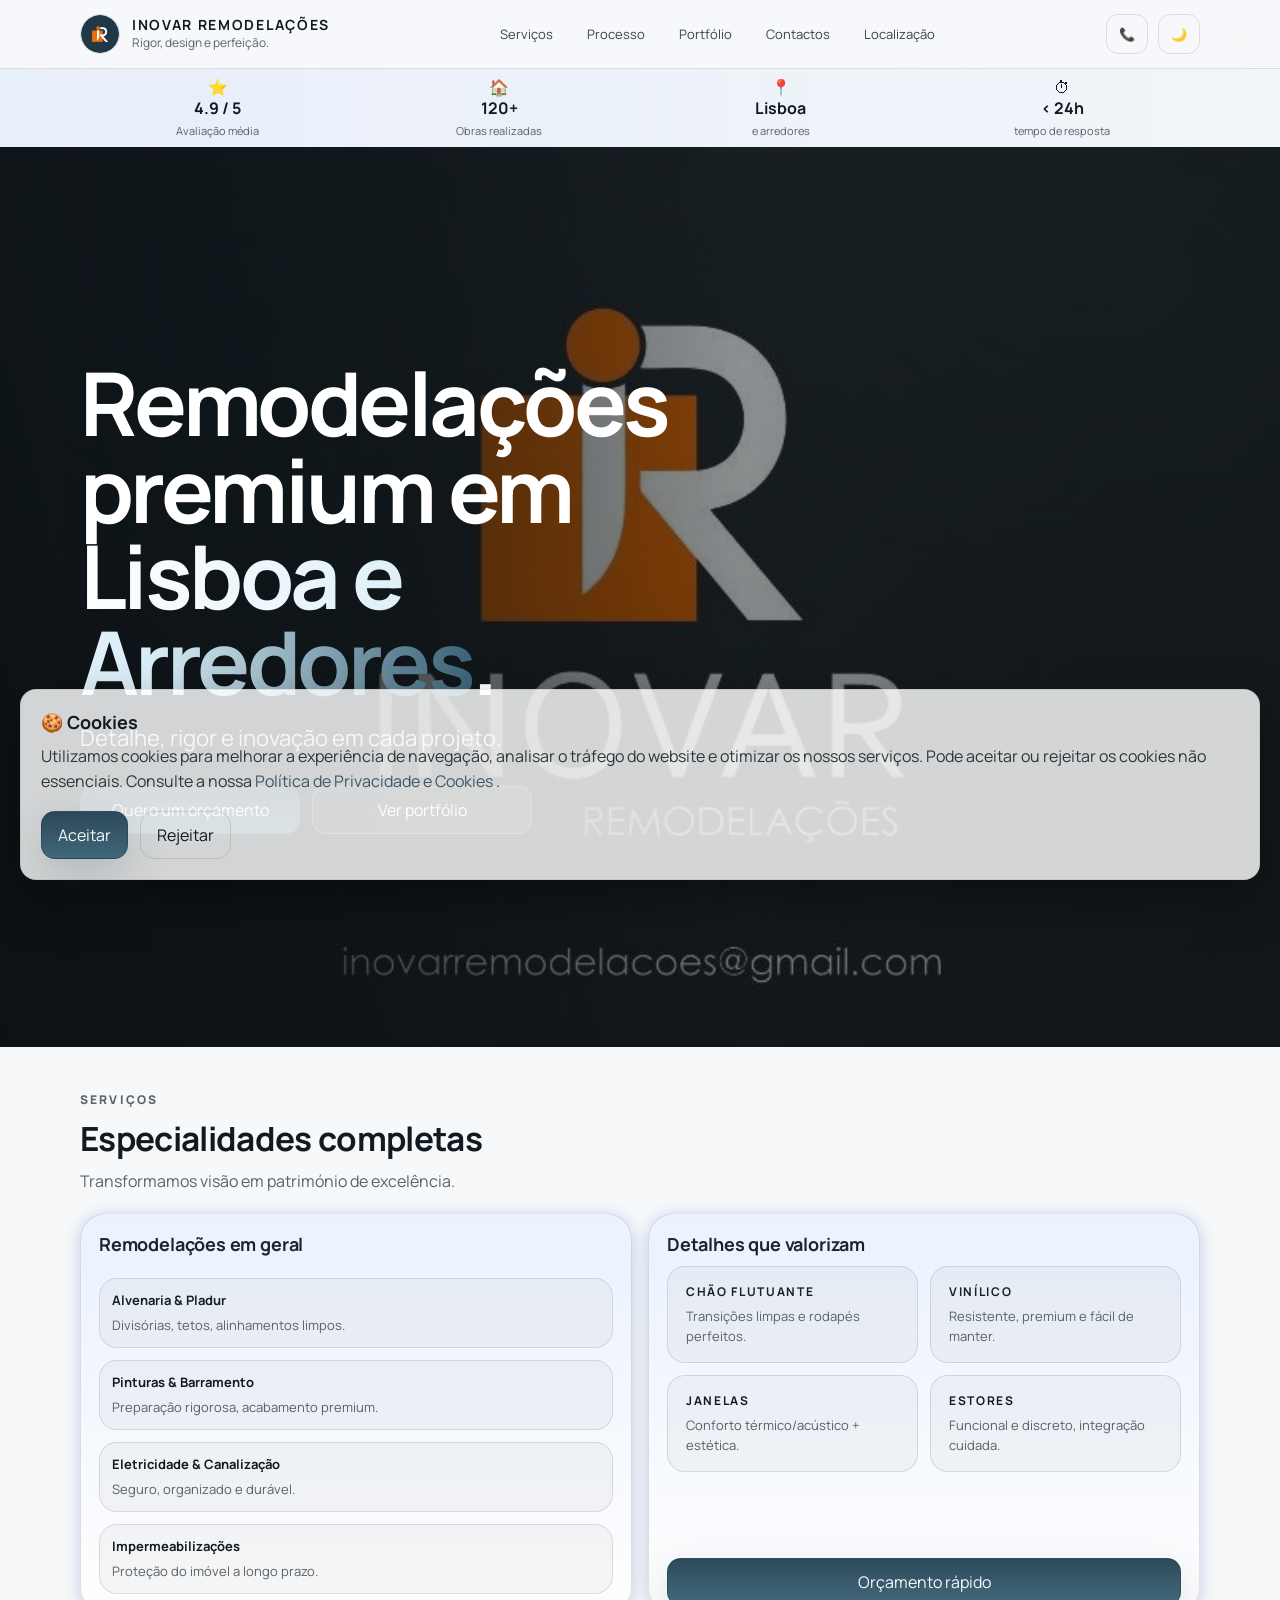
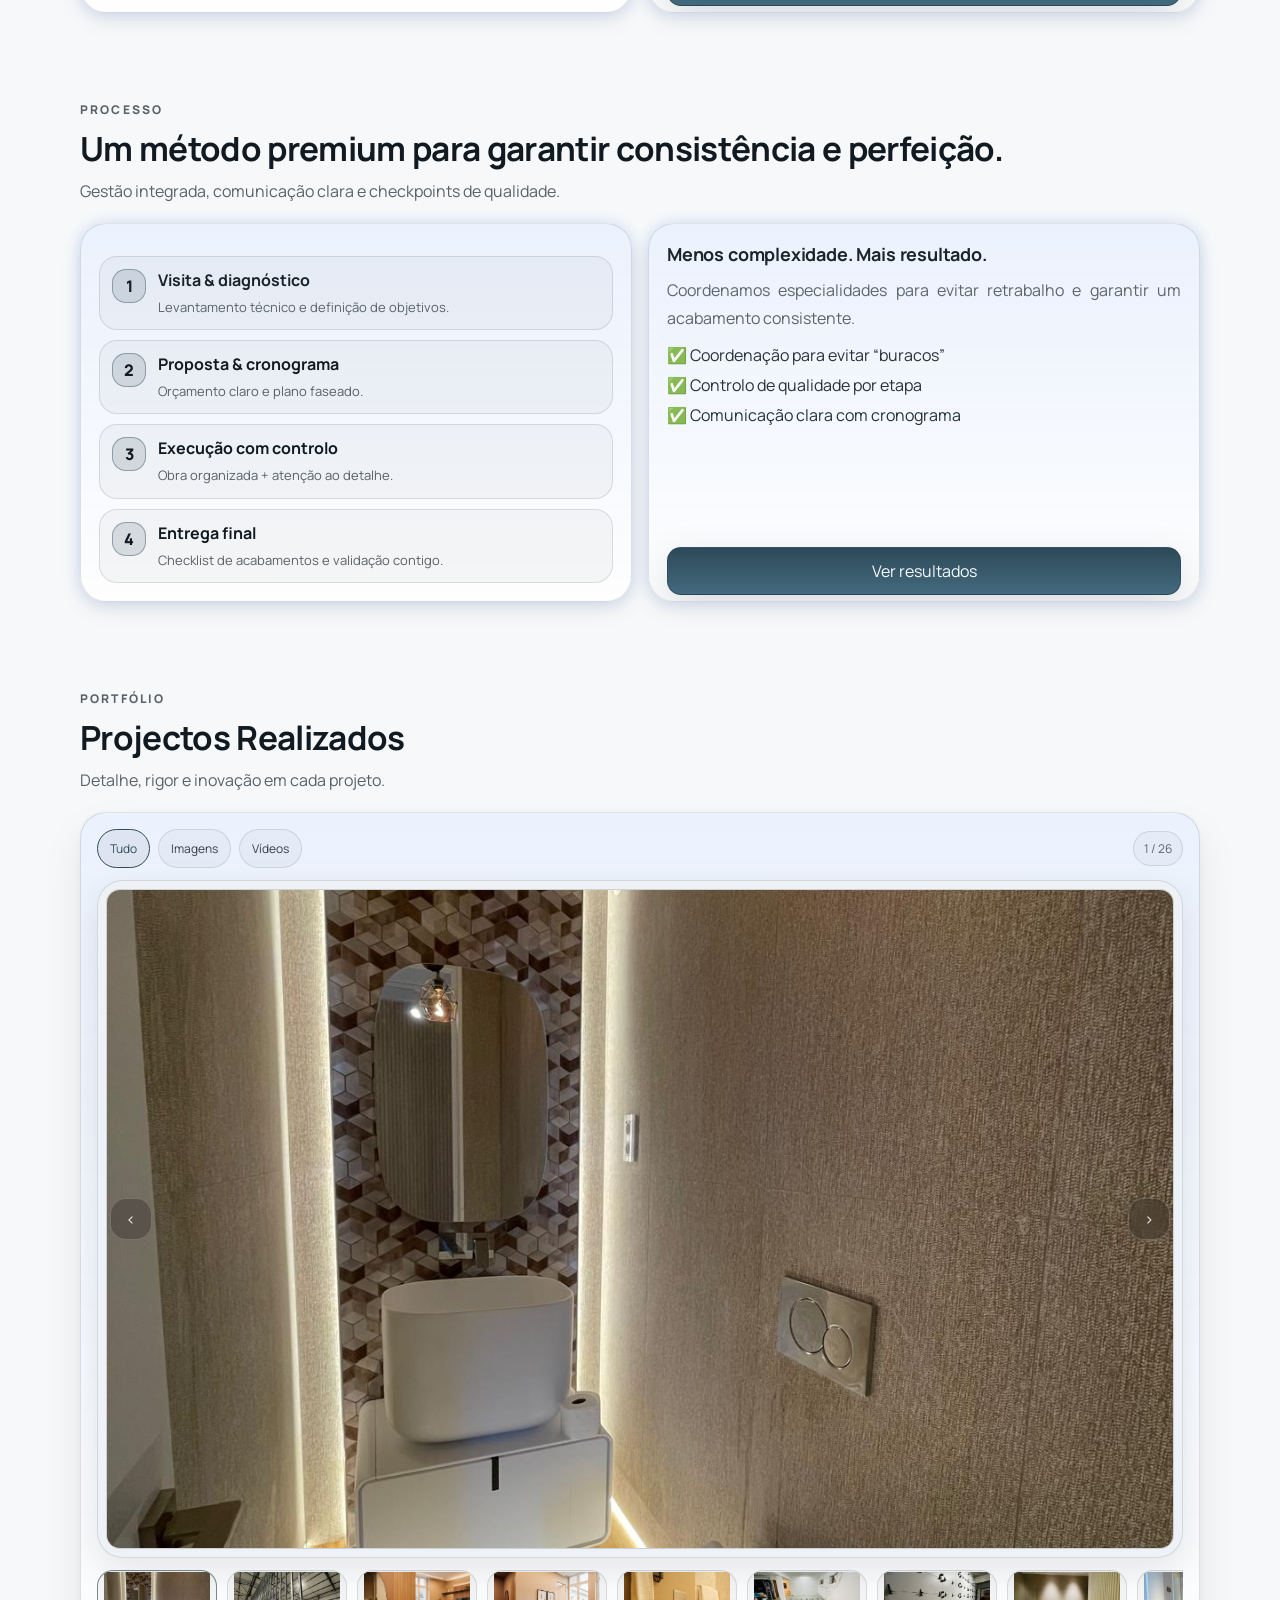
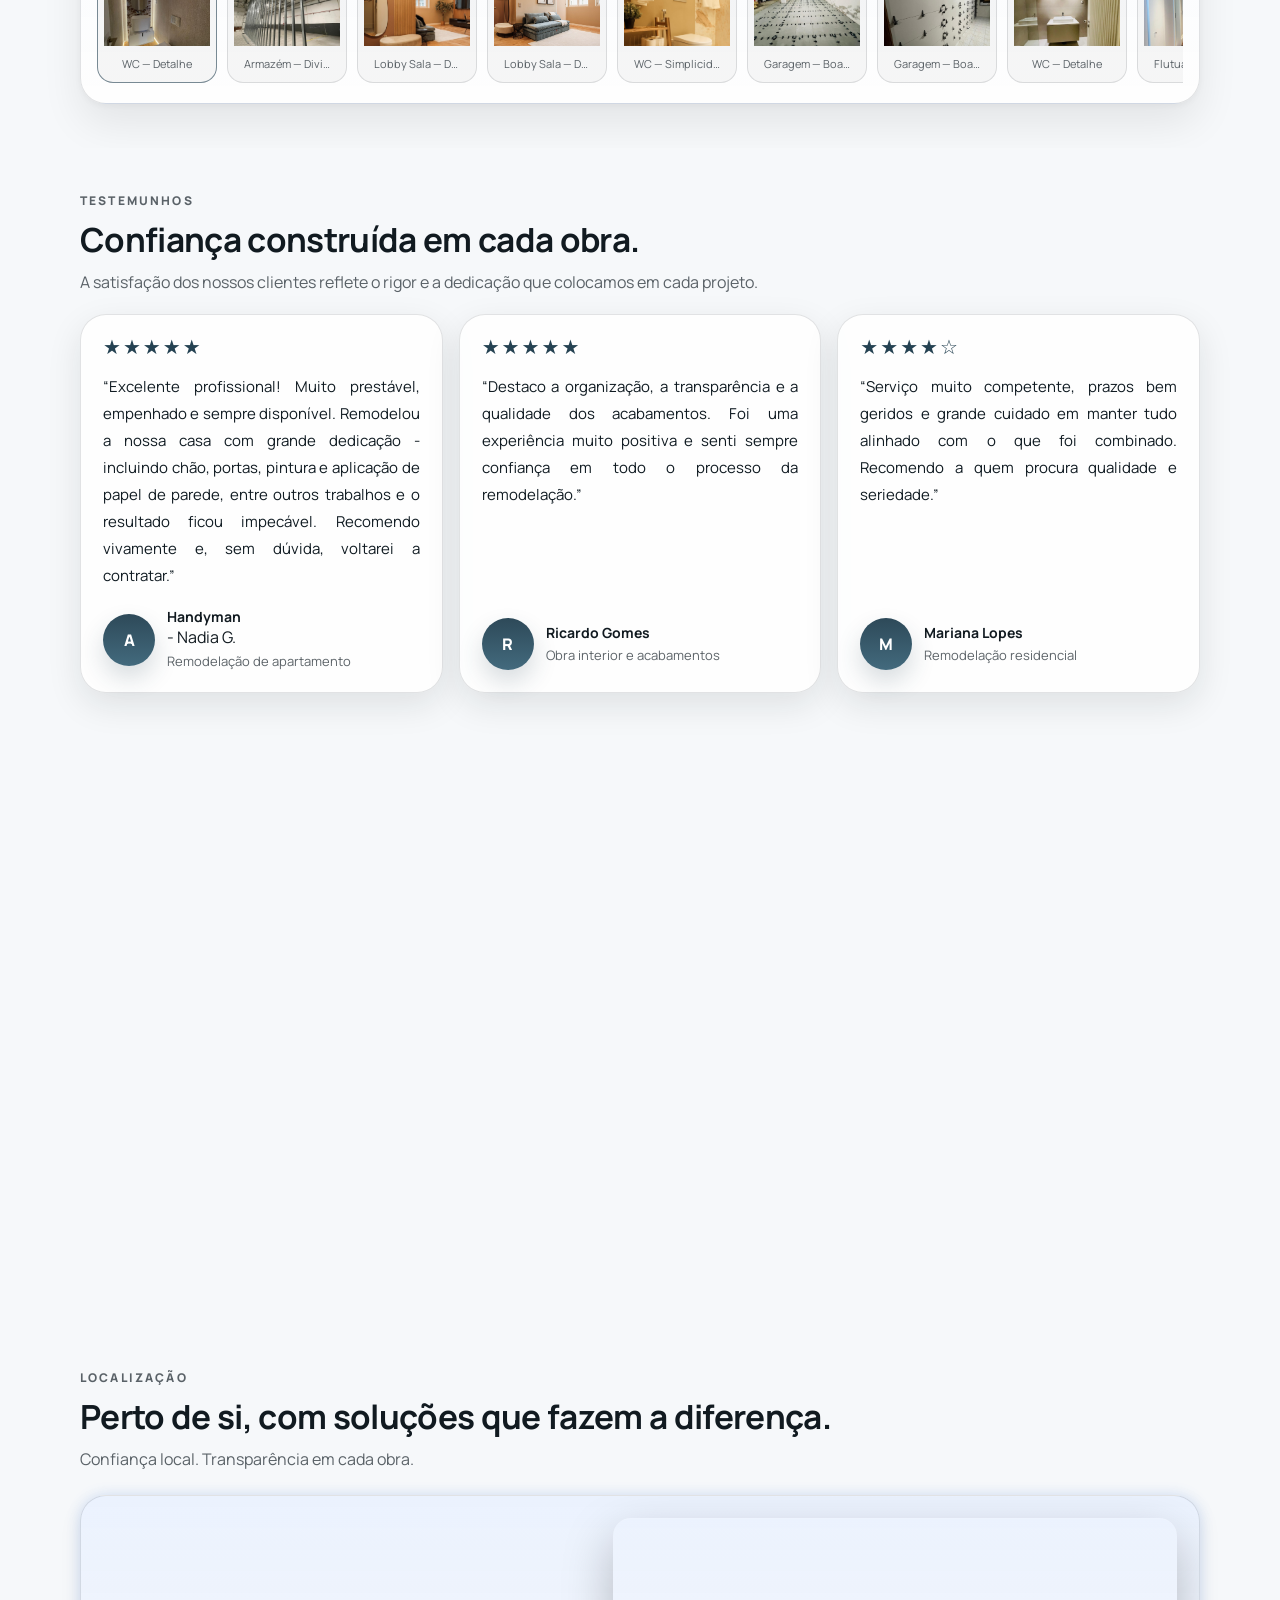
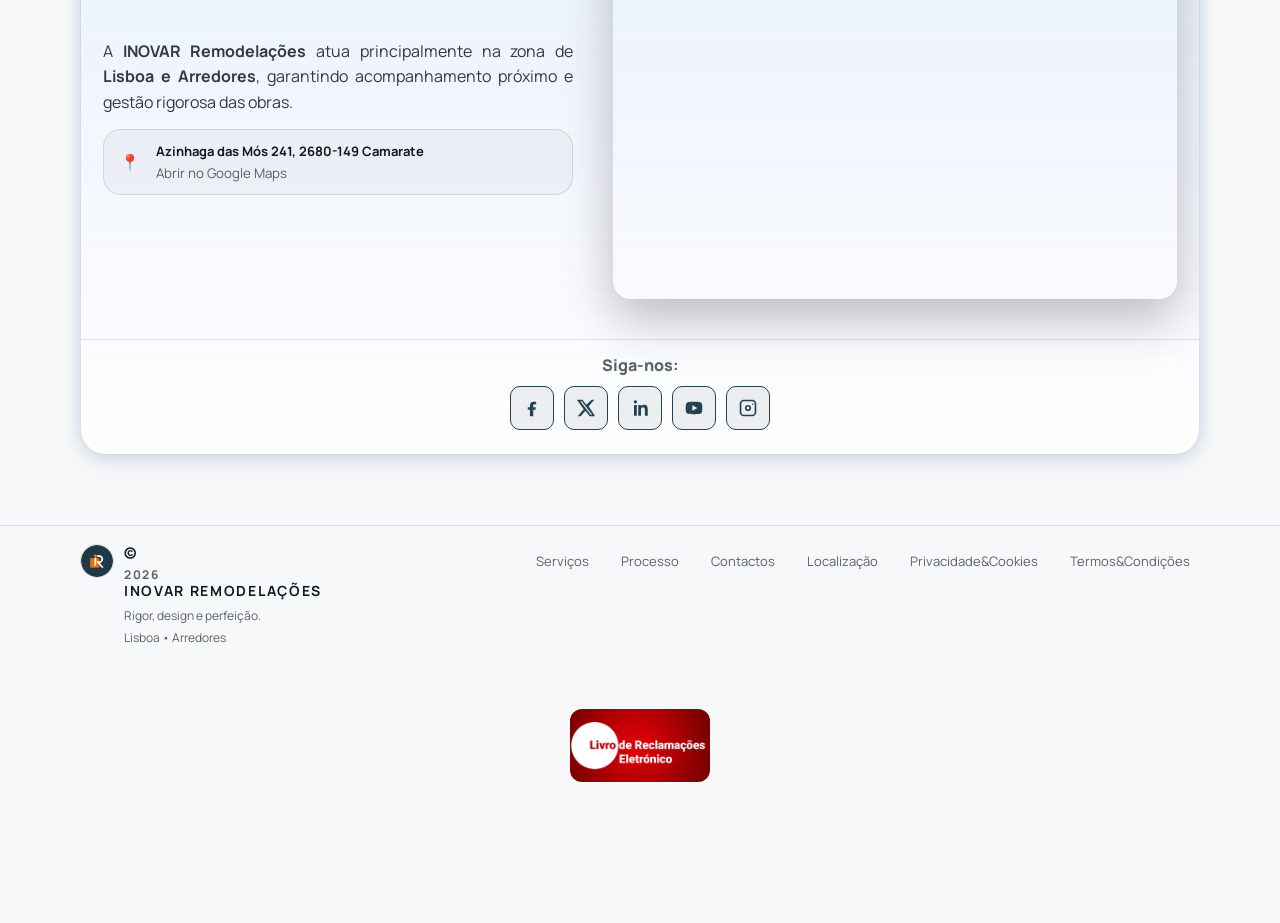
==== commit c2785221: "Update index.html" ====
--- a/index.html
+++ b/index.html
@@ -666,8 +666,8 @@
           <a href="#processo">Processo</a>
           <a href="#contactos">Contactos</a>
           <a href="#localizacao">Localização</a>
-          <a href="/politica-privacidade.html">Privacidade e Cookies</a>
-          <a href="/termos-condicoes.html">Termos e Condições</a>
+          <a href="/politica-privacidade.html">Privacidade&Cookies</a>
+          <a href="/termos-condicoes.html">Termos&Condições</a>
         </div>
 
         <div class="container">
--- a/assets/styles.css
+++ b/assets/styles.css
@@ -2056,7 +2056,7 @@
 }
 
 .footer-book img{
-  max-width: 160px;
+  max-width: 140px;
   width: 100%;
   height: auto;
 
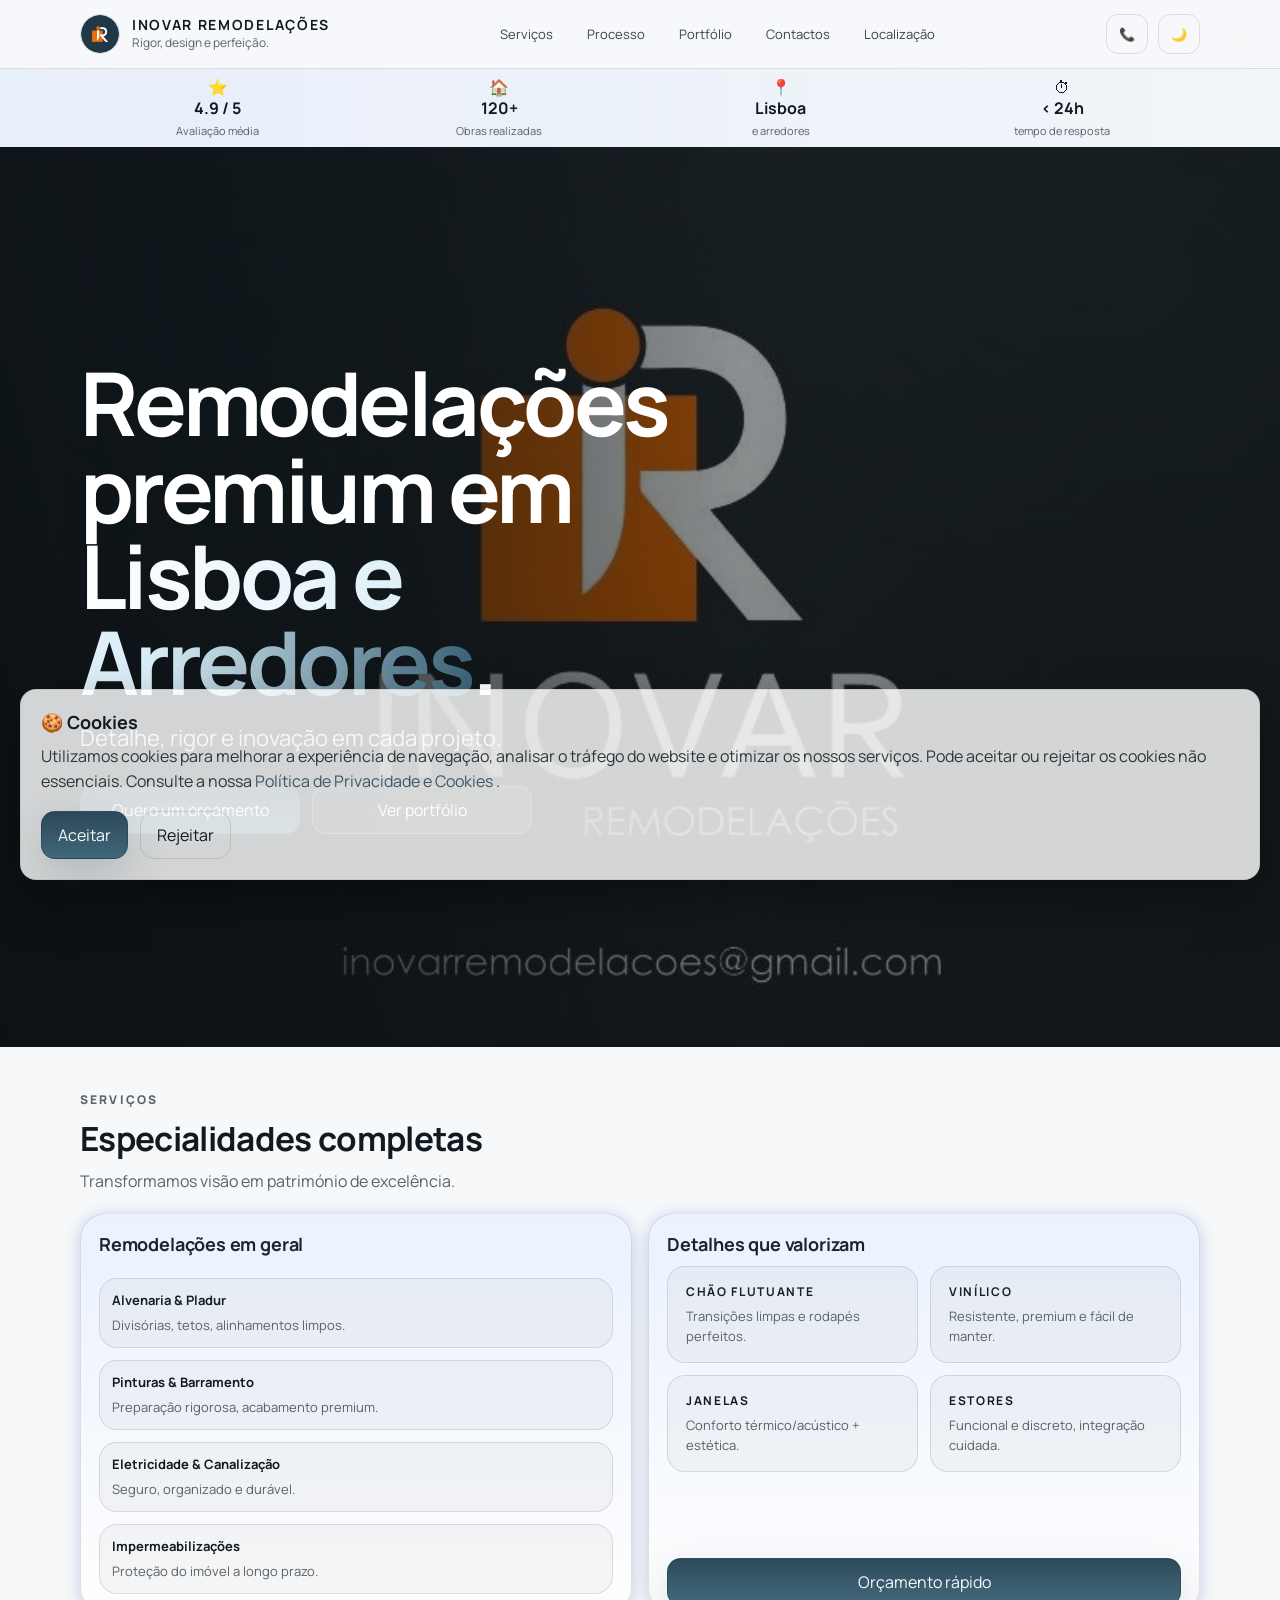
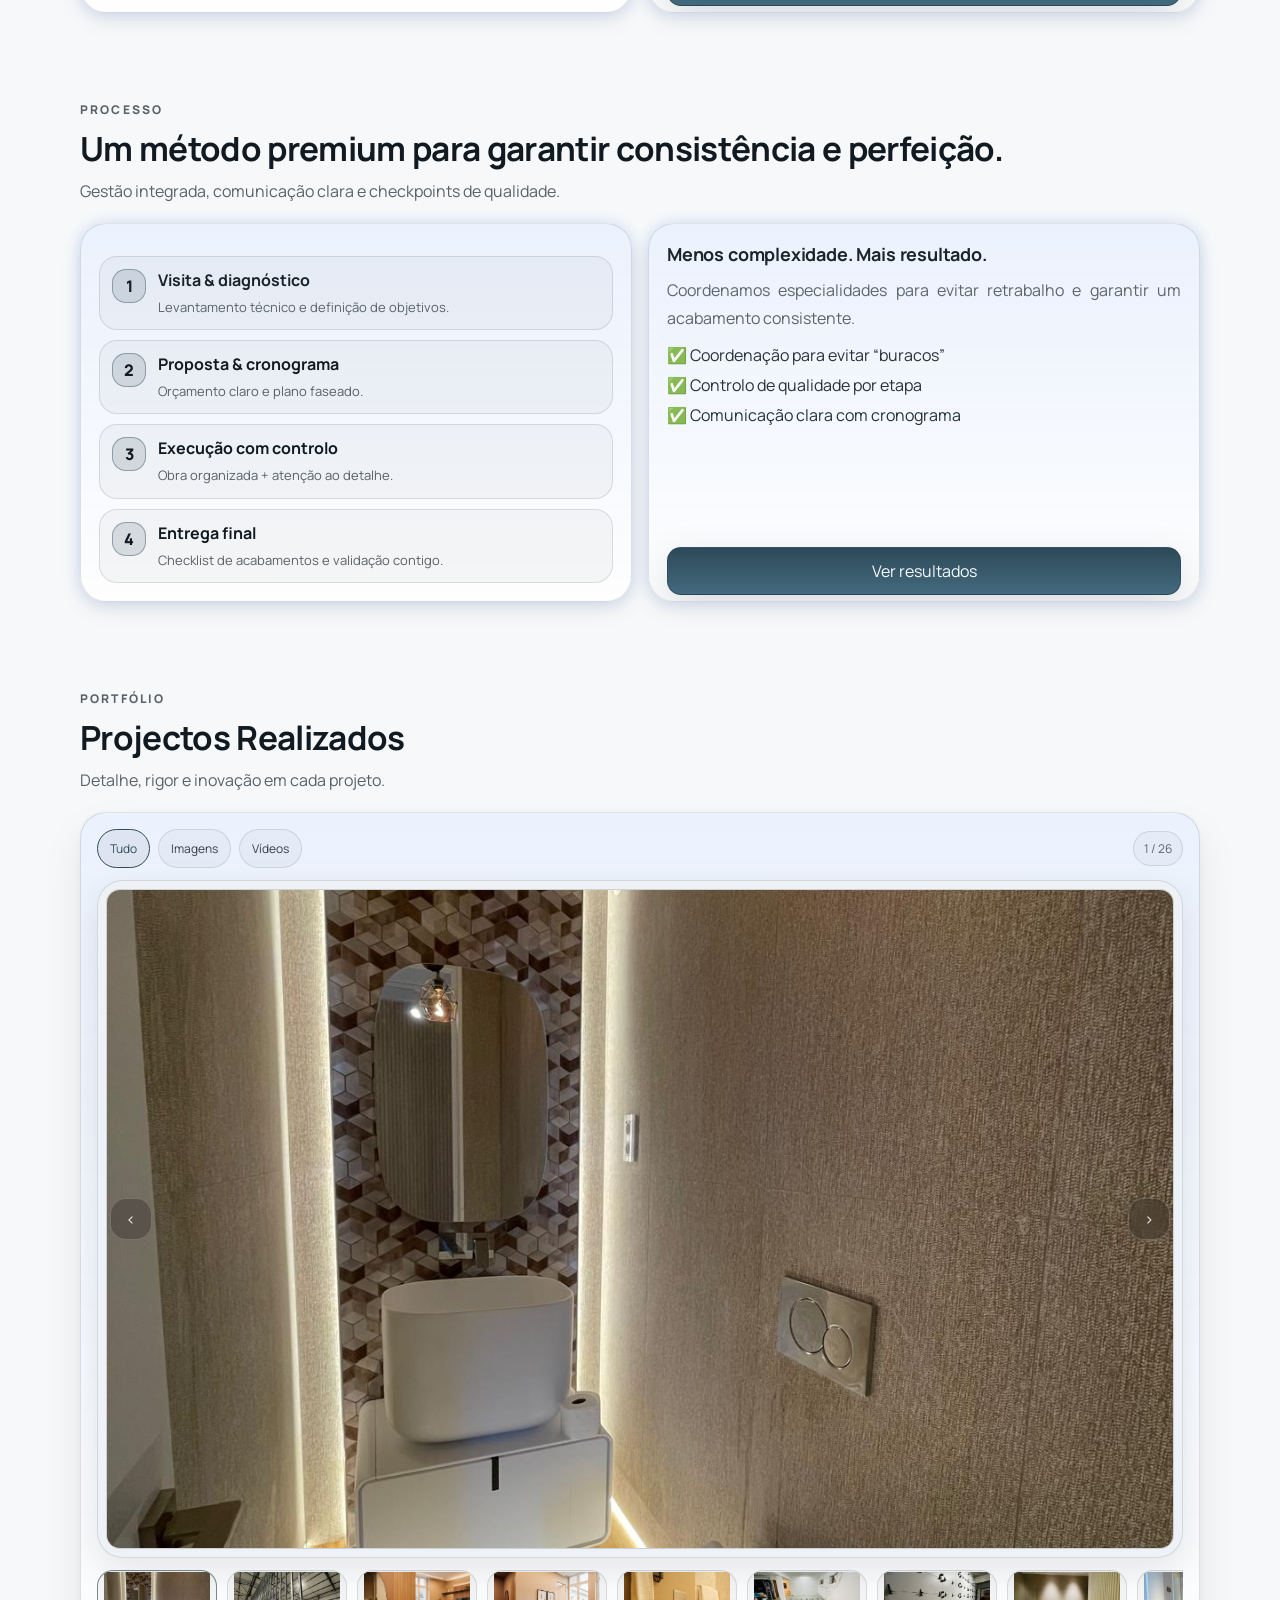
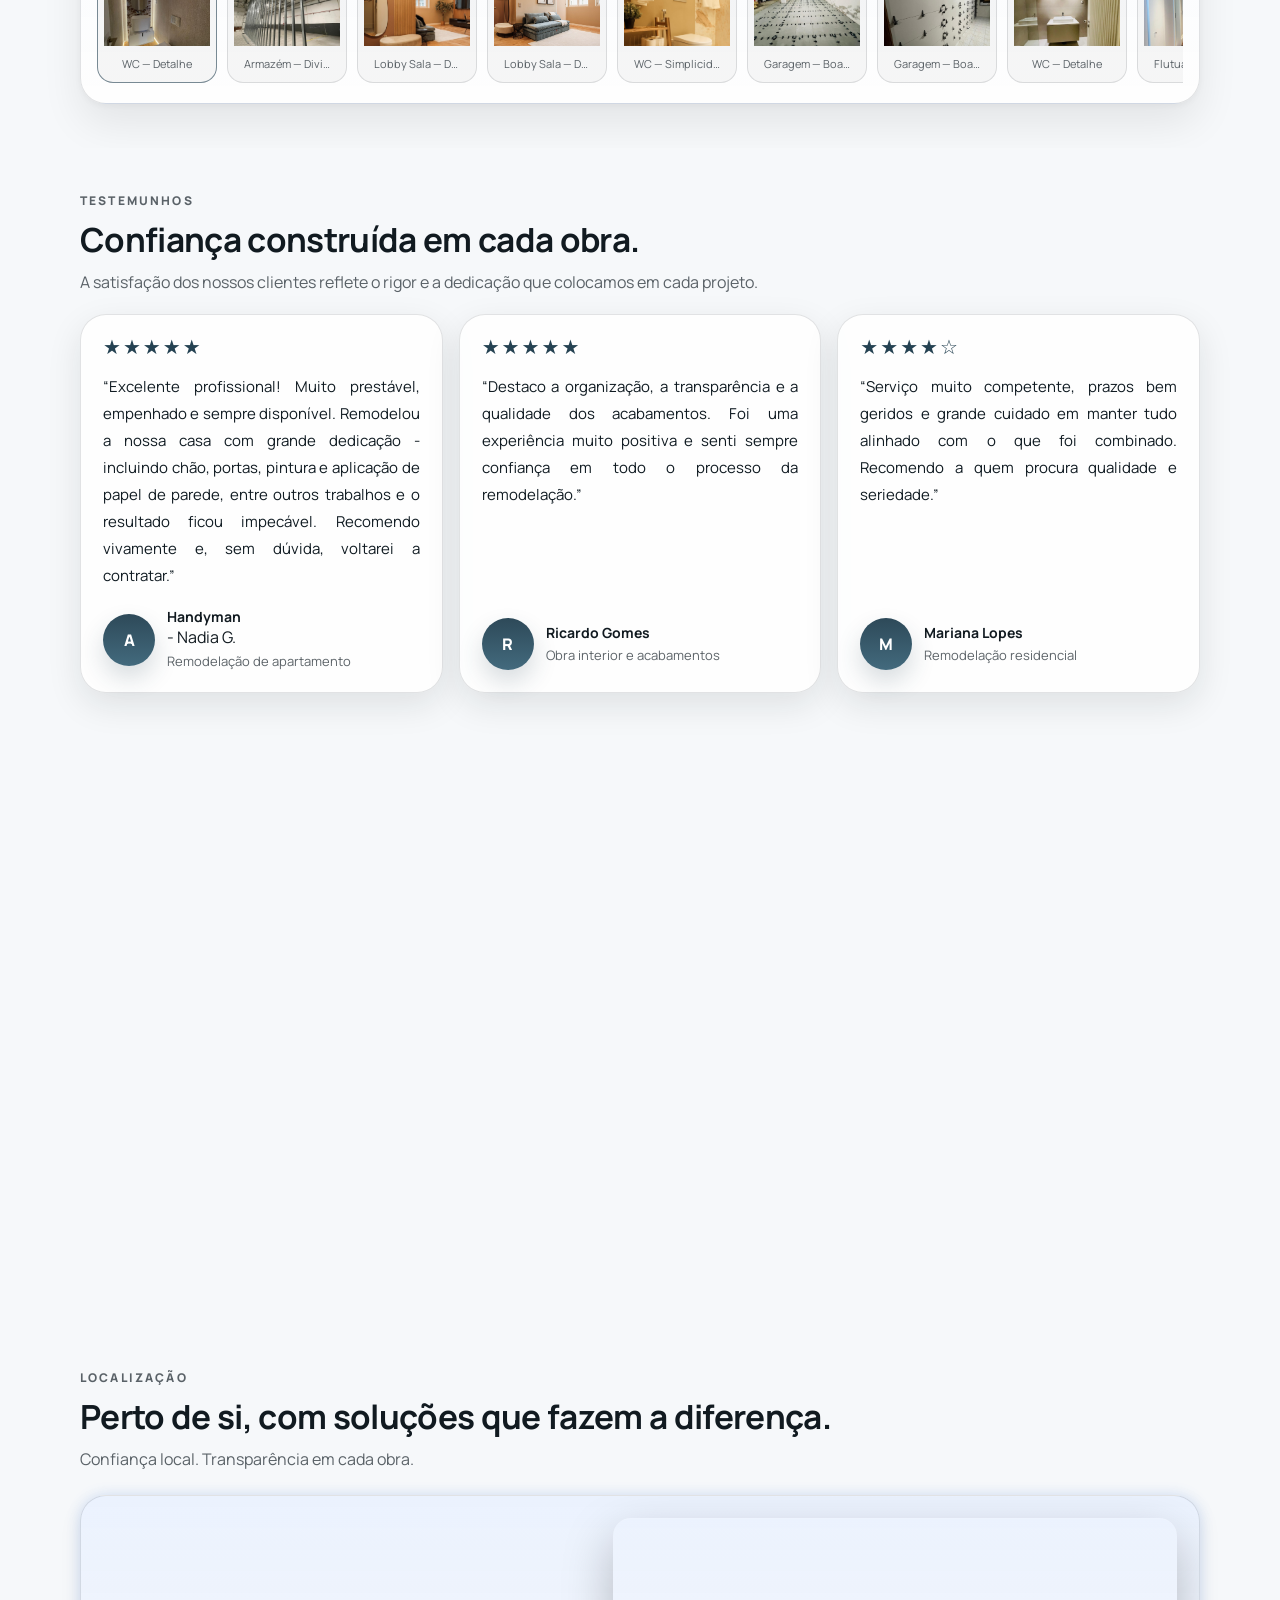
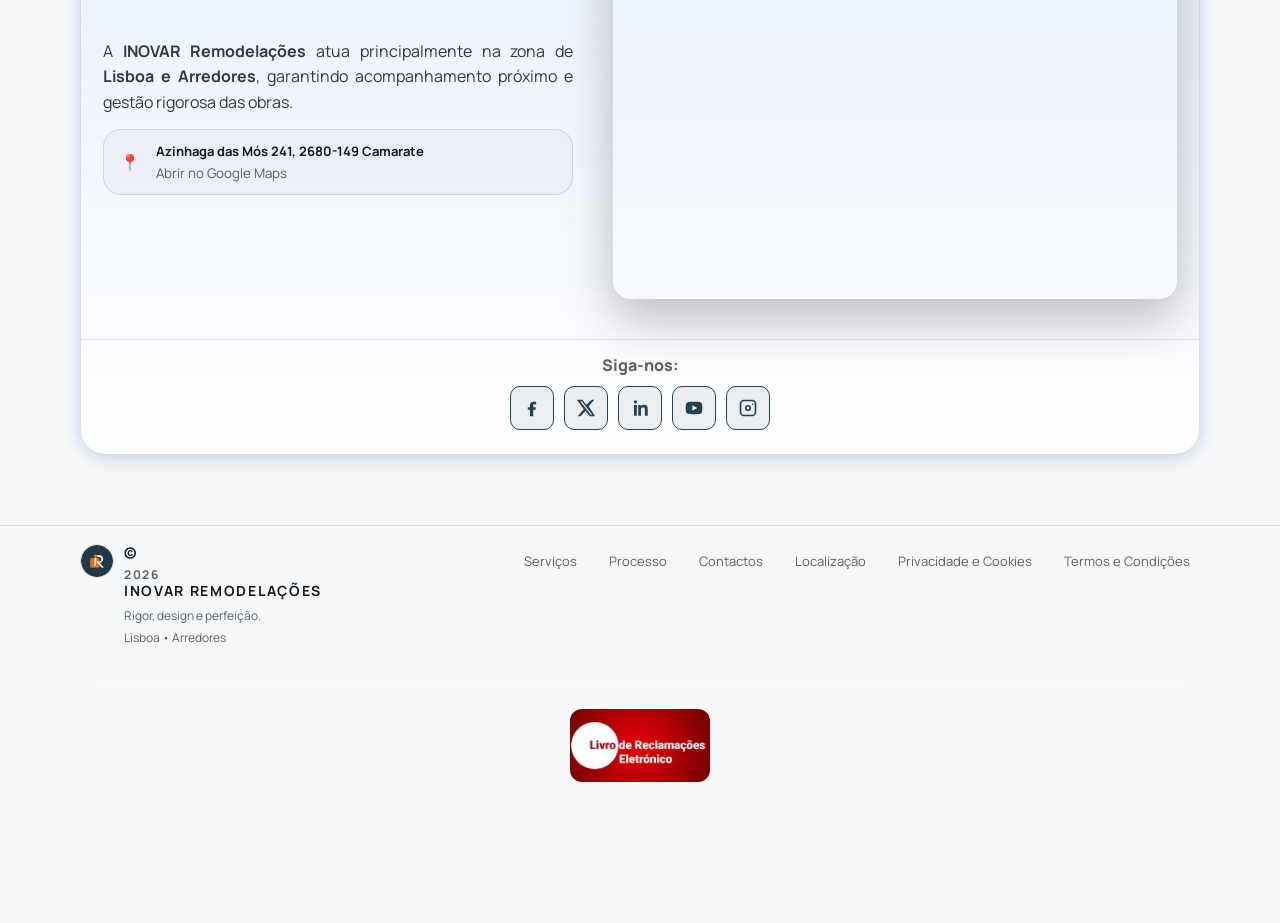
==== commit 7e2838d4: "Update index.html" ====
--- a/index.html
+++ b/index.html
@@ -666,8 +666,8 @@
           <a href="#processo">Processo</a>
           <a href="#contactos">Contactos</a>
           <a href="#localizacao">Localização</a>
-          <a href="/politica-privacidade.html">Privacidade&Cookies</a>
-          <a href="/termos-condicoes.html">Termos&Condições</a>
+          <a href="/politica-privacidade.html">Privacidade e Cookies</a>
+          <a href="/termos-condicoes.html">Termos e Condições</a>
         </div>
 
         <div class="container">
